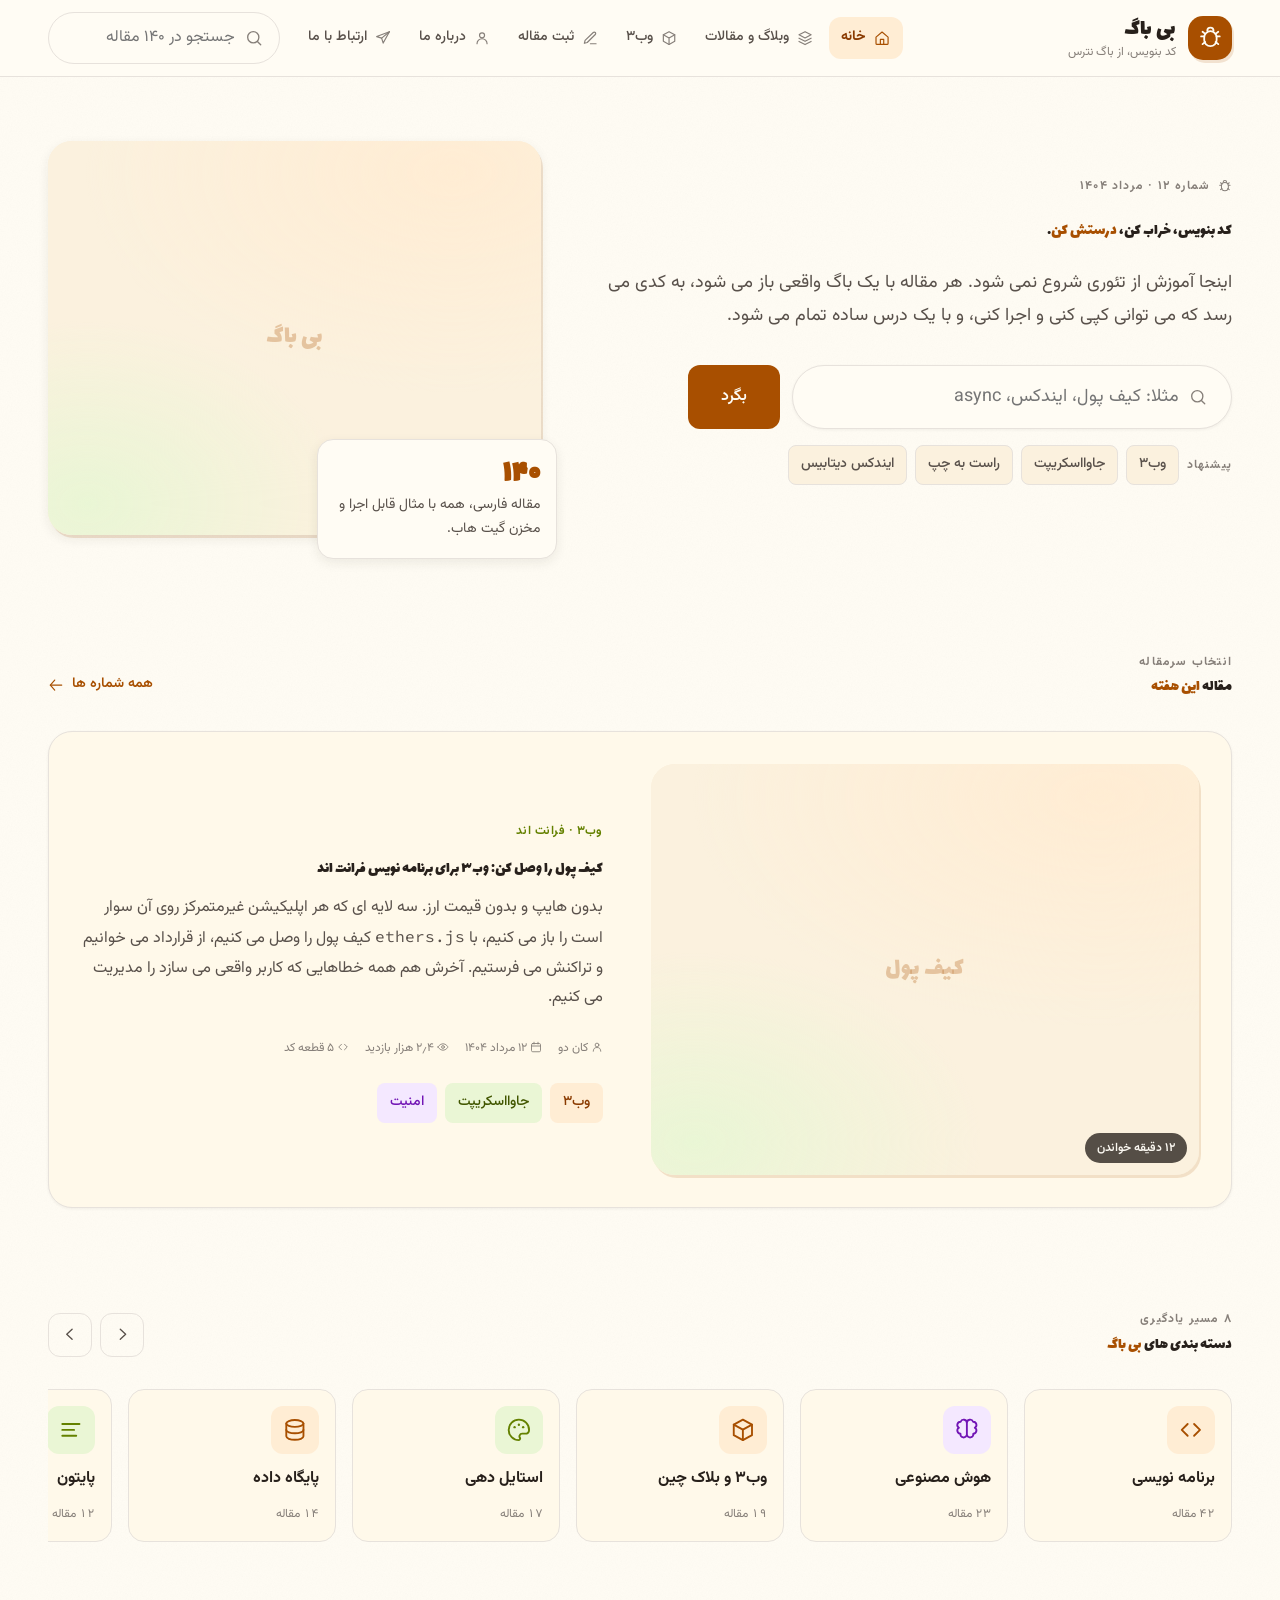
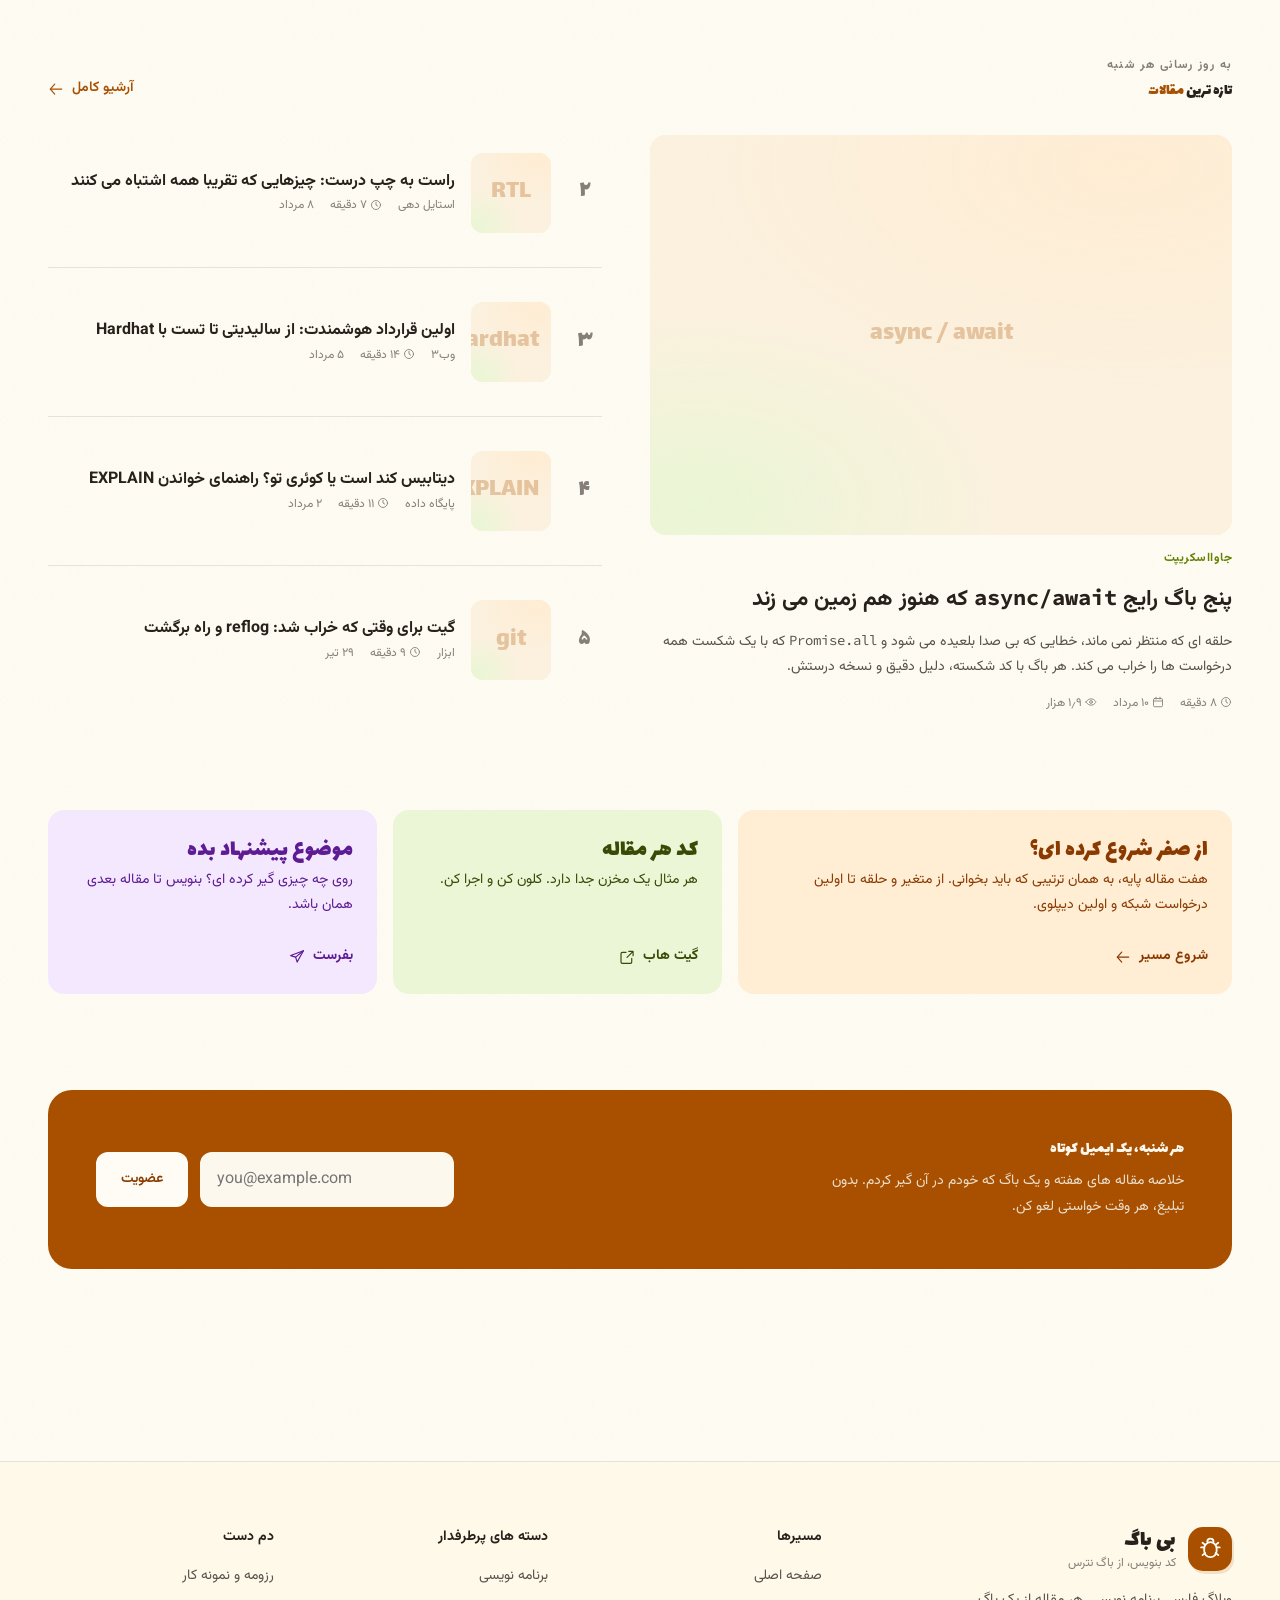
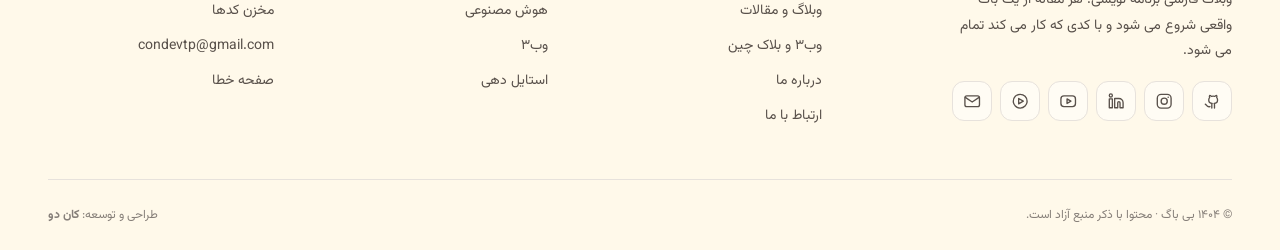
==== index.html @ eb6b51d1 "change all design of project" ====
<!doctype html>
<html lang="fa-IR" dir="rtl">
  <head>
    <meta charset="utf-8" />
    <meta name="viewport" content="width=device-width, initial-scale=1" />
    <meta name="color-scheme" content="light" />
    <title>بی باگ — آموزش برنامه نویسی، فرانت اند و وب۳</title>
    <meta
      name="description"
      content="بی باگ وبلاگی است درباره کد نوشتن، خراب کردن و درست کردنش. جاوااسکریپت، فرانت اند، وب۳، پایگاه داده و ابزارهای هوش مصنوعی. هر مقاله با مثال قابل اجرا."
    />
    <meta name="author" content="Con Dev" />
    <meta name="language" content="fa-IR" />
    <meta name="theme-color" content="#B45309" />
    <meta property="og:locale" content="fa_IR" />
    <meta property="og:type" content="website" />
    <meta property="og:site_name" content="بی باگ" />
    <meta
      property="og:title"
      content="بی باگ — آموزش برنامه نویسی، فرانت اند و وب۳"
    />
    <meta
      property="og:description"
      content="کد نوشتن، خراب کردن، درست کردن. مقاله های عملی فرانت اند و وب۳ با مثال قابل اجرا."
    />
    <link rel="icon" href="./assets/img/logo.jpg" />
    <link rel="preconnect" href="https://fonts.googleapis.com" />
    <link rel="preconnect" href="https://fonts.gstatic.com" crossorigin />
    <link
      href="https://fonts.googleapis.com/css2?family=Vazirmatn:wght@300..800&family=Lalezar&family=Kalam:wght@400;700&family=Source+Code+Pro:wght@400;600&display=swap"
      rel="stylesheet"
    />
    <link rel="stylesheet" href="./assets/css/index.css" />
  </head>
  <body>
    <a class="skip" href="#main">پرش به محتوای اصلی</a>
    <svg class="sprite" aria-hidden="true" focusable="false">
      <defs>
        <symbol id="i-bug" viewBox="0 0 24 24">
          <path d="M9 5.5a3 3 0 0 1 6 0" />
          <path d="M6 12a6 6 0 0 1 12 0v2.5a6 6 0 0 1-12 0z" />
          <path
            d="M3 11h3m12 0h3M4.4 6.5 7 8.6m12.6-2.1L17 8.6M4.4 18.5 7 16.4m12.6 2.1L17 16.4"
          />
        </symbol>
        <symbol id="i-home" viewBox="0 0 24 24">
          <path
            d="M3 10.6 12 3l9 7.6V20a1.5 1.5 0 0 1-1.5 1.5h-15A1.5 1.5 0 0 1 3 20z"
          />
          <path d="M9.5 21.5V14h5v7.5" />
        </symbol>
        <symbol id="i-layers" viewBox="0 0 24 24">
          <path d="m12 2.5 9 4.7-9 4.7-9-4.7z" />
          <path d="m3 12.2 9 4.7 9-4.7" />
          <path d="m3 17 9 4.7 9-4.7" />
        </symbol>
        <symbol id="i-box" viewBox="0 0 24 24">
          <path d="m12 2.5 8.5 4.6v9.8L12 21.5 3.5 16.9V7.1z" />
          <path d="m3.5 7.1 8.5 4.7 8.5-4.7M12 21.5v-9.7" />
        </symbol>
        <symbol id="i-pen" viewBox="0 0 24 24">
          <path d="M12.5 20.5H21" />
          <path d="M16.8 3.7a2.1 2.1 0 0 1 3 3L7.8 18.7l-4.3 1.1 1.1-4.3z" />
        </symbol>
        <symbol id="i-user" viewBox="0 0 24 24">
          <circle cx="12" cy="8" r="3.75" />
          <path d="M4.5 20.5a7.5 7.5 0 0 1 15 0" />
        </symbol>
        <symbol id="i-send" viewBox="0 0 24 24">
          <path d="M21.5 2.5 2.5 9.8l7.4 2.3 2.3 7.4z" />
          <path d="M21.5 2.5 9.9 12.1" />
        </symbol>
        <symbol id="i-search" viewBox="0 0 24 24">
          <circle cx="10.8" cy="10.8" r="7.3" />
          <path d="m16.2 16.2 4.3 4.3" />
        </symbol>
        <symbol id="i-menu" viewBox="0 0 24 24">
          <path d="M3.5 7h17m-17 5h17m-17 5h11" />
        </symbol>
        <symbol id="i-x" viewBox="0 0 24 24">
          <path d="m6 6 12 12M18 6 6 18" />
        </symbol>
        <symbol id="i-x-c" viewBox="0 0 24 24">
          <circle cx="12" cy="12" r="9" />
          <path d="m9 9 6 6m0-6-6 6" />
        </symbol>
        <symbol id="i-chev-l" viewBox="0 0 24 24">
          <path d="m14.5 5.5-7 6.5 7 6.5" />
        </symbol>
        <symbol id="i-chev-r" viewBox="0 0 24 24">
          <path d="m9.5 5.5 7 6.5-7 6.5" />
        </symbol>
        <symbol id="i-chev-d" viewBox="0 0 24 24">
          <path d="m5.5 9 6.5 7 6.5-7" />
        </symbol>
        <symbol id="i-arrow-l" viewBox="0 0 24 24">
          <path d="M20.5 12H3.5" />
          <path d="m10 4.5-6.5 7.5 6.5 7.5" />
        </symbol>
        <symbol id="i-clock" viewBox="0 0 24 24">
          <circle cx="12" cy="12" r="9" />
          <path d="M12 6.8V12l3.4 2.2" />
        </symbol>
        <symbol id="i-eye" viewBox="0 0 24 24">
          <path
            d="M2 12s3.6-6.5 10-6.5S22 12 22 12s-3.6 6.5-10 6.5S2 12 2 12z"
          />
          <circle cx="12" cy="12" r="2.8" />
        </symbol>
        <symbol id="i-cal" viewBox="0 0 24 24">
          <rect x="3" y="5" width="18" height="16.5" rx="2.5" />
          <path d="M8 2.5V6m8-3.5V6M3 10h18" />
        </symbol>
        <symbol id="i-code" viewBox="0 0 24 24">
          <path d="m9 17.5-5.5-5.5L9 6.5m6 0 5.5 5.5-5.5 5.5" />
        </symbol>
        <symbol id="i-copy" viewBox="0 0 24 24">
          <rect x="8.5" y="8.5" width="12" height="12" rx="2.5" />
          <path
            d="M5.5 15.5H5a2 2 0 0 1-2-2v-8a2 2 0 0 1 2-2h8a2 2 0 0 1 2 2v.5"
          />
        </symbol>
        <symbol id="i-check" viewBox="0 0 24 24">
          <path d="m4.5 12.5 5 5 10-11" />
        </symbol>
        <symbol id="i-alert" viewBox="0 0 24 24">
          <path d="M12 3.5 21.5 20H2.5z" />
          <path d="M12 9.5v5m0 3v.4" />
        </symbol>
        <symbol id="i-info" viewBox="0 0 24 24">
          <circle cx="12" cy="12" r="9" />
          <path d="M12 11v6m0-9.5V8" />
        </symbol>
        <symbol id="i-db" viewBox="0 0 24 24">
          <ellipse cx="12" cy="6" rx="8" ry="3.2" />
          <path d="M4 6v12c0 1.8 3.6 3.2 8 3.2s8-1.4 8-3.2V6" />
          <path d="M4 12c0 1.8 3.6 3.2 8 3.2s8-1.4 8-3.2" />
        </symbol>
        <symbol id="i-brain" viewBox="0 0 24 24">
          <path
            d="M12 5.5A3 3 0 0 0 6.2 4.4 3 3 0 0 0 4.6 10 3 3 0 0 0 6 15.6a3 3 0 0 0 6 .9zm0 0a3 3 0 0 1 5.8-1.1A3 3 0 0 1 19.4 10 3 3 0 0 1 18 15.6a3 3 0 0 1-6 .9z"
          />
        </symbol>
        <symbol id="i-palette" viewBox="0 0 24 24">
          <path
            d="M12 21.5a9.5 9.5 0 1 1 9.5-9.5c0 2.5-2 3.5-3.8 3.5H15a2.5 2.5 0 0 0-1.8 4.2 1.7 1.7 0 0 1-1.2 1.8z"
          />
          <circle cx="8" cy="9.5" r="1.1" fill="currentColor" stroke="none" />
          <circle cx="12" cy="7.2" r="1.1" fill="currentColor" stroke="none" />
          <circle cx="16" cy="9.5" r="1.1" fill="currentColor" stroke="none" />
        </symbol>
        <symbol id="i-spark" viewBox="0 0 24 24">
          <path
            d="m12 3 2.1 5.6L20 10.7l-5.9 2.1L12 18.4l-2.1-5.6L4 10.7l5.9-2.1z"
          />
        </symbol>
        <symbol id="i-git" viewBox="0 0 24 24">
          <path
            d="M9 19c-4 1.4-4-2.5-6-3m12 5v-3.9c0-1.1.1-1.5-.5-2.1 2.8-.3 4.5-1.6 4.5-4.6 0-1.2-.4-2.2-1.1-3 .3-1 .3-2-.1-2.9 0 0-1 0-2.3 1.2a8.6 8.6 0 0 0-4.5 0C9.7 4.5 8.7 4.5 8.7 4.5c-.4.9-.4 1.9-.1 2.9-.7.8-1.1 1.8-1.1 3 0 3 1.7 4.3 4.5 4.6-.6.6-.6 1.2-.5 2.1V21"
          />
        </symbol>
        <symbol id="i-ig" viewBox="0 0 24 24">
          <rect x="3" y="3" width="18" height="18" rx="5" />
          <circle cx="12" cy="12" r="4" />
          <circle cx="17.2" cy="6.8" r="1" fill="currentColor" stroke="none" />
        </symbol>
        <symbol id="i-in" viewBox="0 0 24 24">
          <path
            d="M15.5 8.5A5.5 5.5 0 0 1 21 14v6.5h-4V14a1.5 1.5 0 0 0-3 0v6.5h-4V8.5z"
          />
          <rect x="3" y="9" width="4" height="11.5" />
          <circle cx="5" cy="4.5" r="2" />
        </symbol>
        <symbol id="i-yt" viewBox="0 0 24 24">
          <rect x="2.5" y="5" width="19" height="14" rx="4" />
          <path d="m10.5 9 5 3-5 3z" />
        </symbol>
        <symbol id="i-play" viewBox="0 0 24 24">
          <circle cx="12" cy="12" r="9" />
          <path d="m10 8.5 6 3.5-6 3.5z" />
        </symbol>
        <symbol id="i-id" viewBox="0 0 24 24">
          <rect x="2.5" y="4.5" width="19" height="15" rx="2.5" />
          <circle cx="8.5" cy="10.5" r="2" />
          <path d="M13.5 9.5h5m-5 4h5M5 16c.8-1.3 2-2 3.5-2s2.7.7 3.5 2" />
        </symbol>
        <symbol id="i-mail" viewBox="0 0 24 24">
          <rect x="2.5" y="5" width="19" height="14" rx="2.5" />
          <path d="m3 7 9 6 9-6" />
        </symbol>
        <symbol id="i-list" viewBox="0 0 24 24">
          <path d="M4 6.5h16M4 12h11M4 17.5h13" />
        </symbol>
        <symbol id="i-link" viewBox="0 0 24 24">
          <path d="M14.5 3.5H21v6.5M21 3.5 12 12.5" />
          <path
            d="M19 14v5.5a2 2 0 0 1-2 2H5a2 2 0 0 1-2-2V7a2 2 0 0 1 2-2h5.5"
          />
        </symbol>
      </defs>
    </svg>

    <div class="scrim" data-close-nav aria-hidden="true"></div>

    <header class="mast" id="mast">
      <div class="wrap mast__in">
        <a class="brand" href="./index.html" aria-label="بی باگ، صفحه اصلی">
          <span class="brand__mark" aria-hidden="true"
            ><svg class="ic"><use href="#i-bug"></use></svg
          ></span>
          <span class="brand__txt"
            ><b>بی باگ</b><small>کد بنویس، از باگ نترس</small></span
          >
        </a>

        <nav class="nav" id="nav" aria-label="منوی اصلی">
          <div class="nav__head">
            <span>منو</span>
            <button
              class="ibtn"
              type="button"
              data-close-nav
              aria-label="بستن منو"
            >
              <svg class="ic"><use href="#i-x"></use></svg>
            </button>
          </div>
          <form class="search nav__search" role="search">
            <svg class="ic" aria-hidden="true">
              <use href="#i-search"></use>
            </svg>
            <input
              type="search"
              data-search
              aria-label="جستجو در مقالات"
              placeholder="جستجو در مقالات"
            />
          </form>
          <a class="nav__l" href="./index.html" aria-current="page"
            ><svg class="ic"><use href="#i-home"></use></svg> خانه</a
          >
          <a class="nav__l" href="./categories.html"
            ><svg class="ic"><use href="#i-layers"></use></svg> وبلاگ و
            مقالات</a
          >
          <a class="nav__l" href="./category.html"
            ><svg class="ic"><use href="#i-box"></use></svg> وب۳</a
          >
          <button class="nav__l" type="button" data-writing>
            <svg class="ic"><use href="#i-pen"></use></svg> ثبت مقاله
          </button>
          <a class="nav__l" href="./aboutUs.html"
            ><svg class="ic"><use href="#i-user"></use></svg> درباره ما</a
          >
          <a class="nav__l" href="./contactUs.html"
            ><svg class="ic"><use href="#i-send"></use></svg> ارتباط با ما</a
          >
          <div class="nav__foot">
            <a
              class="social-mini"
              href="https://github.com/condev-dev"
              target="_blank"
              rel="noopener me"
              aria-label="گیت هاب"
              ><span class="ibtn"
                ><svg class="ic"><use href="#i-git"></use></svg></span
            ></a>
            <a
              href="https://instagram.com/con.dev"
              target="_blank"
              rel="noopener me"
              aria-label="اینستاگرام"
              ><span class="ibtn"
                ><svg class="ic"><use href="#i-ig"></use></svg></span
            ></a>
            <a href="mailto:condevtp@gmail.com" aria-label="ایمیل"
              ><span class="ibtn"
                ><svg class="ic"><use href="#i-mail"></use></svg></span
            ></a>
          </div>
        </nav>

        <form class="search mast__search" role="search">
          <svg class="ic" aria-hidden="true"><use href="#i-search"></use></svg>
          <input
            type="search"
            data-search
            aria-label="جستجو در مقالات"
            placeholder="جستجو در ۱۴۰ مقاله"
          />
        </form>

        <button
          class="ibtn mast__burger"
          id="burger"
          type="button"
          aria-expanded="false"
          aria-controls="nav"
          aria-label="باز کردن منو"
        >
          <svg class="ic"><use href="#i-menu"></use></svg>
        </button>
      </div>
    </header>

    <main id="main">
      <div class="wrap">
        <section class="hero">
          <div>
            <span class="eyebrow"
              ><svg class="ic"><use href="#i-bug"></use></svg> شماره ۱۲ · مرداد
              ۱۴۰۴</span
            >
            <h1>کد بنویس، خراب کن، <em>درستش کن</em>.</h1>
            <p class="lead">
              اینجا آموزش از تئوری شروع نمی شود. هر مقاله با یک باگ واقعی باز می
              شود، به کدی می رسد که می توانی کپی کنی و اجرا کنی، و با یک درس
              ساده تمام می شود.
            </p>

            <form class="hero__form" role="search">
              <div class="search search--hero">
                <svg class="ic" aria-hidden="true">
                  <use href="#i-search"></use>
                </svg>
                <input
                  type="search"
                  data-search
                  aria-label="امروز چه چیزی یاد بگیریم"
                  placeholder="مثلا: کیف پول، ایندکس، async"
                />
              </div>
              <button class="btn btn--lg" type="submit">بگرد</button>
            </form>

            <div class="chips">
              <span class="eyebrow">پیشنهاد</span>
              <button class="chip" type="button" data-term="وب۳">وب۳</button>
              <button class="chip" type="button" data-term="جاوااسکریپت">
                جاوااسکریپت
              </button>
              <button class="chip" type="button" data-term="راست به چپ">
                راست به چپ
              </button>
              <button class="chip" type="button" data-term="ایندکس">
                ایندکس دیتابیس
              </button>
            </div>
            <p
              class="meta"
              id="count"
              aria-live="polite"
              style="margin-block-start: var(--s4)"
            ></p>
          </div>

          <div class="hero__art">
            <div class="ph" data-mark="بی باگ">
              <img
                src="./assets/img/intro.png"
                alt="توسعه دهنده در حال پیدا کردن یک باگ"
                loading="eager"
              />
            </div>
            <p class="badge">
              <b class="nums">۱۴۰</b> مقاله فارسی، همه با مثال قابل اجرا و مخزن
              گیت هاب.
            </p>
          </div>
        </section>

        <section class="sec--tight reveal" aria-labelledby="feat-t">
          <div class="sec-head">
            <div>
              <span class="eyebrow">انتخاب سرمقاله</span>
              <h2 id="feat-t">مقاله <em>این هفته</em></h2>
            </div>
            <a class="more" href="./categories.html"
              >همه شماره ها <svg class="ic"><use href="#i-arrow-l"></use></svg
            ></a>
          </div>

          <article class="feat" data-post="وب۳ کیف پول ethers متامسک فرانت اند">
            <a
              class="ph"
              href="./Blog.html"
              data-mark="کیف پول"
              aria-label="خواندن مقاله کیف پول را وصل کن"
            >
              <img
                src="./assets/img/box/box5.jpg"
                alt="رابط وب متصل به کیف پول رمزارز"
                loading="lazy"
              />
              <span class="ph__tag">۱۲ دقیقه خواندن</span>
            </a>
            <div>
              <span class="post__cat">وب۳ · فرانت اند</span>
              <h3>
                <a href="./Blog.html"
                  >کیف پول را وصل کن: وب۳ برای برنامه نویس فرانت اند</a
                >
              </h3>
              <p>
                بدون هایپ و بدون قیمت ارز. سه لایه ای که هر اپلیکیشن غیرمتمرکز
                روی آن سوار است را باز می کنیم، با
                <code class="ltr">ethers.js</code> کیف پول را وصل می کنیم، از
                قرارداد می خوانیم و تراکنش می فرستیم. آخرش هم همه خطاهایی که
                کاربر واقعی می سازد را مدیریت می کنیم.
              </p>
              <div class="meta">
                <span
                  ><svg class="ic"><use href="#i-user"></use></svg>
                  <a href="./aboutUs.html">کان دو</a></span
                >
                <span
                  ><svg class="ic"><use href="#i-cal"></use></svg> ۱۲ مرداد
                  ۱۴۰۴</span
                >
                <span
                  ><svg class="ic"><use href="#i-eye"></use></svg> ۲٫۴ هزار
                  بازدید</span
                >
                <span
                  ><svg class="ic"><use href="#i-code"></use></svg> ۵ قطعه
                  کد</span
                >
              </div>
              <div class="chips" style="margin-block-start: var(--s5)">
                <a class="chip chip--rust" href="./category.html">وب۳</a>
                <a class="chip chip--olive" href="./categories.html"
                  >جاوااسکریپت</a
                >
                <a class="chip chip--plum" href="./category.html">امنیت</a>
              </div>
            </div>
          </article>
        </section>

        <section class="sec reveal" aria-labelledby="cat-t" data-hide-on-search>
          <div class="sec-head">
            <div>
              <span class="eyebrow">۸ مسیر یادگیری</span>
              <h2 id="cat-t">دسته بندی های <em>بی باگ</em></h2>
            </div>
            <div class="rail-nav">
              <button
                class="ibtn"
                type="button"
                data-rail-prev
                aria-label="قبلی"
              >
                <svg class="ic"><use href="#i-chev-r"></use></svg>
              </button>
              <button
                class="ibtn"
                type="button"
                data-rail-next
                aria-label="بعدی"
              >
                <svg class="ic"><use href="#i-chev-l"></use></svg>
              </button>
            </div>
          </div>

          <div class="rail" data-rail>
            <a class="cat" href="./categories.html"
              ><span class="cat__ic"
                ><svg class="ic"><use href="#i-code"></use></svg
              ></span>
              <h5>برنامه نویسی</h5>
              <small class="nums">۴۲ مقاله</small></a
            >
            <a class="cat cat--plum" href="./categories.html"
              ><span class="cat__ic"
                ><svg class="ic"><use href="#i-brain"></use></svg
              ></span>
              <h5>هوش مصنوعی</h5>
              <small class="nums">۲۳ مقاله</small></a
            >
            <a class="cat" href="./category.html"
              ><span class="cat__ic"
                ><svg class="ic"><use href="#i-box"></use></svg
              ></span>
              <h5>وب۳ و بلاک چین</h5>
              <small class="nums">۱۹ مقاله</small></a
            >
            <a class="cat cat--olive" href="./categories.html"
              ><span class="cat__ic"
                ><svg class="ic"><use href="#i-palette"></use></svg
              ></span>
              <h5>استایل دهی</h5>
              <small class="nums">۱۷ مقاله</small></a
            >
            <a class="cat" href="./categories.html"
              ><span class="cat__ic"
                ><svg class="ic"><use href="#i-db"></use></svg
              ></span>
              <h5>پایگاه داده</h5>
              <small class="nums">۱۴ مقاله</small></a
            >
            <a class="cat cat--olive" href="./categories.html"
              ><span class="cat__ic"
                ><svg class="ic"><use href="#i-list"></use></svg
              ></span>
              <h5>پایتون</h5>
              <small class="nums">۱۲ مقاله</small></a
            >
            <a class="cat cat--plum" href="./categories.html"
              ><span class="cat__ic"
                ><svg class="ic"><use href="#i-spark"></use></svg
              ></span>
              <h5>ماشین لرنینگ</h5>
              <small class="nums">۹ مقاله</small></a
            >
            <a class="cat" href="./categories.html"
              ><span class="cat__ic"
                ><svg class="ic"><use href="#i-pen"></use></svg
              ></span>
              <h5>دیزاین و تجربه کاربری</h5>
              <small class="nums">۸ مقاله</small></a
            >
          </div>
        </section>

        <section class="sec reveal" aria-labelledby="new-t">
          <div class="sec-head">
            <div>
              <span class="eyebrow">به روز رسانی هر شنبه</span>
              <h2 id="new-t">تازه ترین <em>مقالات</em></h2>
            </div>
            <a class="more" href="./categories.html"
              >آرشیو کامل <svg class="ic"><use href="#i-arrow-l"></use></svg
            ></a>
          </div>

          <div class="latest">
            <article
              class="post post--lead"
              data-post="async await جاوااسکریپت حلقه promise باگ"
            >
              <a class="ph" href="./Blog.html" data-mark="async / await">
                <img
                  src="./assets/img/box/box6.jpg"
                  alt="کد جاوااسکریپت آسنکرون"
                  loading="lazy"
                />
              </a>
              <span class="post__cat">جاوااسکریپت</span>
              <h4>
                <a href="./Blog.html"
                  >پنج باگ رایج <code class="ltr">async/await</code> که هنوز هم
                  زمین می زند</a
                >
              </h4>
              <p>
                حلقه ای که منتظر نمی ماند، خطایی که بی صدا بلعیده می شود و
                <code class="ltr">Promise.all</code> که با یک شکست همه درخواست
                ها را خراب می کند. هر باگ با کد شکسته، دلیل دقیق و نسخه درستش.
              </p>
              <div class="meta">
                <span
                  ><svg class="ic"><use href="#i-clock"></use></svg> ۸
                  دقیقه</span
                >
                <span
                  ><svg class="ic"><use href="#i-cal"></use></svg> ۱۰
                  مرداد</span
                >
                <span
                  ><svg class="ic"><use href="#i-eye"></use></svg> ۱٫۹
                  هزار</span
                >
              </div>
            </article>

            <div class="rows">
              <article
                class="row"
                data-post="راست به چپ RTL CSS logical properties اعداد فارسی استایل"
              >
                <span class="row__n nums" aria-hidden="true">۲</span>
                <a class="ph" href="./Blog.html" data-mark="RTL"
                  ><img src="./assets/img/box/box7.jpg" alt="" loading="lazy"
                /></a>
                <div>
                  <h4>
                    <a href="./Blog.html"
                      >راست به چپ درست: چیزهایی که تقریبا همه اشتباه می کنند</a
                    >
                  </h4>
                  <div class="meta">
                    <span>استایل دهی</span
                    ><span
                      ><svg class="ic"><use href="#i-clock"></use></svg> ۷
                      دقیقه</span
                    ><span>۸ مرداد</span>
                  </div>
                </div>
              </article>

              <article
                class="row"
                data-post="سالیدیتی قرارداد هوشمند hardhat تست دیپلوی وب۳"
              >
                <span class="row__n nums" aria-hidden="true">۳</span>
                <a class="ph" href="./Blog.html" data-mark="Hardhat"
                  ><img src="./assets/img/box/box8.jpg" alt="" loading="lazy"
                /></a>
                <div>
                  <h4>
                    <a href="./Blog.html"
                      >اولین قرارداد هوشمندت: از سالیدیتی تا تست با Hardhat</a
                    >
                  </h4>
                  <div class="meta">
                    <span>وب۳</span
                    ><span
                      ><svg class="ic"><use href="#i-clock"></use></svg> ۱۴
                      دقیقه</span
                    ><span>۵ مرداد</span>
                  </div>
                </div>
              </article>

              <article
                class="row"
                data-post="پایگاه داده ایندکس explain کوئری کند postgres"
              >
                <span class="row__n nums" aria-hidden="true">۴</span>
                <a class="ph" href="./Blog.html" data-mark="EXPLAIN"
                  ><img src="./assets/img/box/box9.jpg" alt="" loading="lazy"
                /></a>
                <div>
                  <h4>
                    <a href="./Blog.html"
                      >دیتابیس کند است یا کوئری تو؟ راهنمای خواندن EXPLAIN</a
                    >
                  </h4>
                  <div class="meta">
                    <span>پایگاه داده</span
                    ><span
                      ><svg class="ic"><use href="#i-clock"></use></svg> ۱۱
                      دقیقه</span
                    ><span>۲ مرداد</span>
                  </div>
                </div>
              </article>

              <article
                class="row"
                data-post="گیت git reflog rebase بازیابی کامیت ابزار"
              >
                <span class="row__n nums" aria-hidden="true">۵</span>
                <a class="ph" href="./Blog.html" data-mark="git"
                  ><img src="./assets/img/box/box10.jpg" alt="" loading="lazy"
                /></a>
                <div>
                  <h4>
                    <a href="./Blog.html"
                      >گیت برای وقتی که خراب شد: reflog و راه برگشت</a
                    >
                  </h4>
                  <div class="meta">
                    <span>ابزار</span
                    ><span
                      ><svg class="ic"><use href="#i-clock"></use></svg> ۹
                      دقیقه</span
                    ><span>۲۹ تیر</span>
                  </div>
                </div>
              </article>
            </div>
          </div>
        </section>

        <div class="empty" id="empty">
          <span class="empty__ic" aria-hidden="true"
            ><svg class="ic"><use href="#i-search"></use></svg
          ></span>
          <h3>چیزی پیدا نشد</h3>
          <p>
            هیچ مقاله ای با این عبارت جور نشد. شاید املا را عوض کنی، یا بگویی
            درباره اش بنویسم.
          </p>
          <div
            class="chips"
            style="justify-content: center; margin-block-start: var(--s5)"
          >
            <button class="btn btn--ghost btn--sm" type="button" data-clear>
              پاک کردن جستجو
            </button>
            <a class="btn btn--sm" href="./contactUs.html">پیشنهاد موضوع</a>
          </div>
        </div>

        <section
          class="sec reveal"
          aria-labelledby="paths-t"
          data-hide-on-search
        >
          <h2 id="paths-t" class="sr">مسیرهای پیشنهادی</h2>
          <div class="tiles">
            <a class="tile" href="./categories.html">
              <div>
                <h4>از صفر شروع کرده ای؟</h4>
                <p>
                  هفت مقاله پایه، به همان ترتیبی که باید بخوانی. از متغیر و حلقه
                  تا اولین درخواست شبکه و اولین دیپلوی.
                </p>
              </div>
              <span class="tile__go"
                >شروع مسیر <svg class="ic"><use href="#i-arrow-l"></use></svg
              ></span>
            </a>
            <a
              class="tile tile--olive"
              href="https://github.com/condev-dev"
              target="_blank"
              rel="noopener"
            >
              <div>
                <h4>کد هر مقاله</h4>
                <p>هر مثال یک مخزن جدا دارد. کلون کن و اجرا کن.</p>
              </div>
              <span class="tile__go"
                >گیت هاب <svg class="ic"><use href="#i-link"></use></svg
              ></span>
            </a>
            <a class="tile tile--plum" href="./contactUs.html">
              <div>
                <h4>موضوع پیشنهاد بده</h4>
                <p>روی چه چیزی گیر کرده ای؟ بنویس تا مقاله بعدی همان باشد.</p>
              </div>
              <span class="tile__go"
                >بفرست <svg class="ic"><use href="#i-send"></use></svg
              ></span>
            </a>
          </div>
        </section>

        <section class="sec news reveal" aria-labelledby="news-t">
          <div>
            <h2 id="news-t">هر شنبه، یک ایمیل کوتاه</h2>
            <p>
              خلاصه مقاله های هفته و یک باگ که خودم در آن گیر کردم. بدون تبلیغ،
              هر وقت خواستی لغو کن.
            </p>
          </div>
          <form
            data-validate
            data-ok="از این شنبه ایمیل ها برایت می آید. اگر نرسید، پوشه اسپم را نگاه کن."
            data-ok-title="عضویتت ثبت شد"
          >
            <div class="field" style="flex: 1">
              <label class="sr" for="nl-home">ایمیل</label>
              <input
                id="nl-home"
                type="email"
                dir="ltr"
                placeholder="you@example.com"
                data-req
                data-msg="ایمیلت را بنویس تا بفرستم."
              />
            </div>
            <button class="btn" type="submit">عضویت</button>
          </form>
        </section>
      </div>
    </main>

    <footer class="foot">
      <div class="wrap">
        <div class="foot__grid">
          <div>
            <a class="brand" href="./index.html">
              <span class="brand__mark" aria-hidden="true"
                ><svg class="ic"><use href="#i-bug"></use></svg
              ></span>
              <span class="brand__txt"
                ><b>بی باگ</b><small>کد بنویس، از باگ نترس</small></span
              >
            </a>
            <p>
              وبلاگ فارسی برنامه نویسی. هر مقاله از یک باگ واقعی شروع می شود و
              با کدی که کار می کند تمام می شود.
            </p>
            <div class="social">
              <a
                href="https://github.com/condev-dev"
                target="_blank"
                rel="noopener me"
                aria-label="گیت هاب"
                ><svg class="ic"><use href="#i-git"></use></svg
              ></a>
              <a
                href="https://instagram.com/con.dev"
                target="_blank"
                rel="noopener me"
                aria-label="اینستاگرام"
                ><svg class="ic"><use href="#i-ig"></use></svg
              ></a>
              <a
                href="https://linkedin.com/in/con-dev-5b43a538b"
                target="_blank"
                rel="noopener me"
                aria-label="لینکدین"
                ><svg class="ic"><use href="#i-in"></use></svg
              ></a>
              <a
                href="https://youtube.com/@condev-tp"
                target="_blank"
                rel="noopener me"
                aria-label="یوتیوب"
                ><svg class="ic"><use href="#i-yt"></use></svg
              ></a>
              <a
                href="https://aparat.com/con.dev"
                target="_blank"
                rel="noopener me"
                aria-label="آپارات"
                ><svg class="ic"><use href="#i-play"></use></svg
              ></a>
              <a href="mailto:condevtp@gmail.com" aria-label="ایمیل"
                ><svg class="ic"><use href="#i-mail"></use></svg
              ></a>
            </div>
          </div>
          <div>
            <h4>مسیرها</h4>
            <div class="foot__ls">
              <a href="./index.html">صفحه اصلی</a>
              <a href="./categories.html">وبلاگ و مقالات</a>
              <a href="./category.html">وب۳ و بلاک چین</a>
              <a href="./aboutUs.html">درباره ما</a>
              <a href="./contactUs.html">ارتباط با ما</a>
            </div>
          </div>
          <div>
            <h4>دسته های پرطرفدار</h4>
            <div class="foot__ls">
              <a href="./categories.html">برنامه نویسی</a>
              <a href="./categories.html">هوش مصنوعی</a>
              <a href="./category.html">وب۳</a>
              <a href="./categories.html">استایل دهی</a>
            </div>
          </div>
          <div>
            <h4>دم دست</h4>
            <div class="foot__ls">
              <a href="http://cv.condev.ir/" target="_blank" rel="noopener"
                >رزومه و نمونه کار</a
              >
              <a
                href="https://github.com/condev-dev"
                target="_blank"
                rel="noopener"
                >مخزن کدها</a
              >
              <a href="mailto:condevtp@gmail.com">condevtp@gmail.com</a>
              <a href="./404Page.html">صفحه خطا</a>
            </div>
          </div>
        </div>
        <div class="foot__bot">
          <span>© ۱۴۰۴ بی باگ · محتوا با ذکر منبع آزاد است.</span>
          <span
            >طراحی و توسعه:
            <a href="http://cv.condev.ir/" target="_blank" rel="noopener"
              ><b>کان دو</b></a
            ></span
          >
        </div>
      </div>
    </footer>

    <div
      class="toasts"
      id="toasts"
      role="region"
      aria-live="polite"
      aria-label="اعلان ها"
    ></div>

    <script src="./assets/js/index.js"></script>
  </body>
</html>
---- assets/css/index.css ----
:root {
        --paper: oklch(99.2% 0.012 92);
        --paper2: oklch(98.2% 0.02 88);
        --paper3: oklch(96.2% 0.028 84);
        --ink: oklch(25% 0.014 60);
        --ink2: oklch(44% 0.014 60);
        --ink3: oklch(60% 0.012 60);
        --line: oklch(91.5% 0.01 72);
        --line2: oklch(84% 0.014 72);
        --rust: oklch(53% 0.142 54);
        --rust-d: oklch(45% 0.13 52);
        --rust-w: oklch(95.5% 0.04 72);
        --olive: oklch(56% 0.14 124);
        --olive-w: oklch(95.5% 0.045 124);
        --plum: oklch(45% 0.22 304);
        --plum-w: oklch(95% 0.04 305);
        --ok: oklch(57% 0.16 148);
        --warn: oklch(62% 0.16 62);
        --err: oklch(57% 0.2 27);
        --info: oklch(52% 0.2 262);
        --s1: 4px;
        --s2: 8px;
        --s3: 12px;
        --s4: 16px;
        --s5: 24px;
        --s6: 32px;
        --s7: 48px;
        --s8: 64px;
        --s9: 96px;
        --r-sm: 8px;
        --r-md: 12px;
        --r-lg: 16px;
        --r-xl: 24px;
        --r-full: 9999px;
        --e1: 0 1px 3px oklch(25% 0.014 60/0.06);
        --e2: 0 4px 12px oklch(25% 0.014 60/0.08);
        --e3: 0 12px 32px oklch(25% 0.014 60/0.12);
        --brush: 2px 3px 0 oklch(53% 0.142 54/0.15);
        --out: cubic-bezier(0.22, 1, 0.36, 1);
        --in: cubic-bezier(0.7, 0, 0.84, 0);
        --fb: "Vazirmatn", system-ui, sans-serif;
        --fh: "Lalezar", var(--fb);
        --fl: "Kalam", cursive;
        --fm: "Source Code Pro", ui-monospace, monospace;
        --t-xs: 0.75rem;
        --t-sm: 0.875rem;
        --t-md: 1rem;
        --t-lg: 1.125rem;
        --t-xl: 1.375rem;
        --h-s: clamp(1.5rem, 1.24rem+1.1vw, 1.9rem);
        --h-m: clamp(1.9rem, 1.4rem+2.2vw, 2.6rem);
        --h-l: clamp(2.3rem, 1.5rem+3.6vw, 3.5rem);
      }
      *,
      *::before,
      *::after {
        box-sizing: border-box;
      }
      * {
        margin: 0;
      }
      html {
        -webkit-text-size-adjust: 100%;
        scroll-behavior: smooth;
        scroll-padding-block-start: 6rem;
      }
      body {
        font-family: var(--fb);
        font-size: var(--t-md);
        line-height: 1.85;
        color: var(--ink);
        background-color: var(--paper);
        background-image: url("data:image/svg+xml,%3Csvg xmlns='http://www.w3.org/2000/svg' width='140' height='140'%3E%3Cfilter id='n'%3E%3CfeTurbulence type='fractalNoise' baseFrequency='.8' numOctaves='3'/%3E%3CfeColorMatrix type='saturate' values='0'/%3E%3C/filter%3E%3Crect width='140' height='140' filter='url(%23n)' opacity='.045'/%3E%3C/svg%3E");
        min-height: 100dvh;
        display: flex;
        flex-direction: column;
        font-optical-sizing: auto;
        -webkit-font-smoothing: antialiased;
      }
      img {
        max-width: 100%;
        display: block;
        height: auto;
      }
      a {
        color: inherit;
        text-decoration: none;
      }
      button,
      input,
      select,
      textarea {
        font: inherit;
        color: inherit;
      }
      :where(
        a,
        button,
        input,
        select,
        textarea,
        summary,
        [tabindex]
      ):focus-visible {
        outline: 2.5px solid var(--rust);
        outline-offset: 3px;
        border-radius: var(--r-sm);
      }
      ::selection {
        background: var(--rust-w);
        color: var(--rust-d);
      }
      h1,
      h2,
      h3 {
        font-family: var(--fh);
        font-weight: 400;
        line-height: 1.42;
        text-wrap: balance;
      }
      h4,
      h5,
      h6 {
        font-weight: 700;
        line-height: 1.6;
        text-wrap: balance;
      }
      h1 {
        font-size: var(--h-l);
      }
      h2 {
        font-size: var(--h-m);
      }
      h3 {
        font-size: var(--h-s);
      }
      h4 {
        font-size: var(--t-lg);
      }
      p {
        text-wrap: pretty;
      }
      em {
        font-style: normal;
        color: var(--rust);
      }
      em.plum {
        color: var(--plum);
      }
      .lead {
        font-size: var(--t-lg);
        color: var(--ink2);
        max-width: 66ch;
      }
      .muted {
        color: var(--ink2);
      }
      .nums {
        font-variant-numeric: tabular-nums;
      }
      .lat {
        font-family: var(--fl);
      }
      .ltr {
        direction: ltr;
        unicode-bidi: isolate;
        text-align: left;
        font-family: var(--fm);
      }
      .sr {
        position: absolute;
        width: 1px;
        height: 1px;
        overflow: hidden;
        clip-path: inset(50%);
        white-space: nowrap;
      }
      .skip {
        position: fixed;
        inset-block-start: -6rem;
        inset-inline-start: var(--s4);
        z-index: 100;
        background: var(--rust);
        color: var(--paper);
        padding: var(--s3) var(--s5);
        border-radius: 0 0 var(--r-md) var(--r-md);
        transition: inset-block-start 0.2s var(--out);
      }
      .skip:focus {
        inset-block-start: 0;
      }
      svg.sprite {
        display: none;
      }
      .ic {
        width: 1.15em;
        height: 1.15em;
        flex: none;
        fill: none;
        stroke: currentColor;
        stroke-width: 1.75;
        stroke-linecap: round;
        stroke-linejoin: round;
        vertical-align: -0.18em;
      }
      .wrap {
        width: min(100% - 2.5rem, 74rem);
        margin-inline: auto;
      }
      .sec {
        margin-block: var(--s9);
      }
      .sec--tight {
        margin-block: var(--s8);
      }
      .sec-head {
        display: flex;
        align-items: flex-end;
        justify-content: space-between;
        gap: var(--s5);
        margin-block-end: var(--s6);
        flex-wrap: wrap;
      }
      .eyebrow {
        display: inline-flex;
        align-items: center;
        gap: var(--s2);
        font-size: var(--t-xs);
        font-weight: 700;
        letter-spacing: 0.1em;
        color: var(--ink3);
      }
      .more {
        display: inline-flex;
        align-items: center;
        gap: var(--s2);
        color: var(--rust);
        font-weight: 600;
        font-size: var(--t-sm);
        border-block-end: 1px solid transparent;
        transition: border-color 0.18s;
      }
      .more .ic {
        transition: transform 0.22s var(--out);
      }
      .more:hover {
        border-color: var(--rust);
      }
      .more:hover .ic {
        transform: translateX(-4px);
      }
      .btn {
        --bg: var(--rust);
        --fg: oklch(99% 0.01 90);
        --bd: transparent;
        display: inline-flex;
        align-items: center;
        justify-content: center;
        gap: var(--s2);
        min-height: 40px;
        padding: var(--s3) var(--s5);
        background: var(--bg);
        color: var(--fg);
        border: 1px solid var(--bd);
        border-radius: var(--r-md);
        font-weight: 600;
        font-size: var(--t-sm);
        cursor: pointer;
        transition:
          background 0.16s var(--out),
          transform 0.16s var(--out),
          border-color 0.16s;
      }
      .btn:hover {
        --bg: var(--rust-d);
      }
      .btn:active {
        transform: translateY(1px);
      }
      .btn--sec {
        --bg: var(--paper2);
        --fg: var(--rust-d);
        --bd: var(--rust);
      }
      .btn--sec:hover {
        --bg: oklch(96% 0.05 78);
      }
      .btn--ghost {
        --bg: transparent;
        --fg: var(--ink2);
        --bd: var(--line);
      }
      .btn--ghost:hover {
        --bg: var(--paper2);
        --fg: var(--ink);
        --bd: var(--line2);
      }
      .btn--danger {
        --bg: var(--err);
      }
      .btn--danger:hover {
        --bg: oklch(49% 0.19 27);
      }
      .btn--sm {
        min-height: 32px;
        padding: var(--s2) var(--s4);
        font-size: var(--t-xs);
      }
      .btn--lg {
        min-height: 48px;
        padding: var(--s4) var(--s6);
        font-size: var(--t-md);
      }
      .btn[disabled] {
        opacity: 0.45;
        cursor: not-allowed;
      }
      .ibtn {
        display: inline-grid;
        place-items: center;
        width: 44px;
        height: 44px;
        background: transparent;
        border: 1px solid var(--line);
        border-radius: var(--r-md);
        color: var(--ink2);
        cursor: pointer;
        transition:
          background 0.16s,
          color 0.16s,
          border-color 0.16s;
      }
      .ibtn:hover {
        background: var(--paper3);
        color: var(--rust);
        border-color: var(--line2);
      }
      .chips {
        display: flex;
        flex-wrap: wrap;
        gap: var(--s2);
        align-items: center;
      }
      .chip {
        display: inline-flex;
        align-items: center;
        gap: var(--s2);
        padding: 6px var(--s3);
        background: var(--paper3);
        color: var(--ink2);
        border: 1px solid var(--line);
        border-radius: var(--r-sm);
        font-size: var(--t-sm);
        font-weight: 500;
        cursor: pointer;
        transition:
          background 0.16s,
          color 0.16s,
          border-color 0.16s;
      }
      .chip:hover {
        border-color: var(--rust);
        color: var(--rust-d);
      }
      .chip[aria-pressed="true"] {
        background: var(--rust);
        border-color: var(--rust);
        color: oklch(99% 0.01 90);
      }
      .chip--rust {
        background: var(--rust-w);
        color: var(--rust-d);
        border-color: transparent;
      }
      .chip--olive {
        background: var(--olive-w);
        color: oklch(42% 0.11 124);
        border-color: transparent;
      }
      .chip--plum {
        background: var(--plum-w);
        color: var(--plum);
        border-color: transparent;
      }
      .field {
        display: grid;
        gap: var(--s1);
      }
      .field > label {
        font-size: var(--t-sm);
        font-weight: 500;
        color: var(--ink2);
      }
      .field :is(input, select, textarea) {
        width: 100%;
        padding: 10px var(--s4);
        background: var(--paper);
        border: 1px solid var(--line);
        border-radius: var(--r-md);
        transition:
          border-color 0.16s,
          box-shadow 0.16s;
      }
      .field :is(input, select, textarea):hover {
        border-color: var(--line2);
      }
      .field :is(input, select, textarea):focus {
        outline: none;
        border-color: var(--rust);
        box-shadow: 0 0 0 1px var(--rust);
      }
      .field:focus-within > label {
        color: var(--rust-d);
      }
      .field.bad :is(input, select, textarea) {
        border-color: var(--err);
        box-shadow: 0 0 0 1px var(--err);
      }
      .field.bad > label,
      .field.bad .hint {
        color: var(--err);
      }
      .hint {
        font-size: var(--t-xs);
        color: var(--ink3);
        line-height: 1.6;
      }
      textarea {
        min-height: 9.5rem;
        resize: vertical;
        line-height: 1.85;
      }
      select {
        appearance: none;
        padding-inline-end: 2.75rem;
        background-image: url("data:image/svg+xml,%3Csvg xmlns='http://www.w3.org/2000/svg' viewBox='0 0 24 24' fill='none' stroke='%2378716c' stroke-width='2' stroke-linecap='round'%3E%3Cpath d='m6 9.5 6 6 6-6'/%3E%3C/svg%3E");
        background-repeat: no-repeat;
        background-position: left var(--s4) center;
        background-size: 1.05rem;
      }
      .search {
        position: relative;
        display: flex;
        align-items: center;
        gap: var(--s2);
        padding-inline: var(--s4);
        background: var(--paper);
        border: 1px solid var(--line);
        border-radius: var(--r-full);
        transition:
          border-color 0.16s,
          box-shadow 0.16s;
      }
      .search:focus-within {
        border-color: var(--rust);
        box-shadow: 0 0 0 1px var(--rust);
      }
      .search > .ic {
        color: var(--ink3);
      }
      .search input {
        flex: 1;
        min-width: 0;
        padding-block: 10px;
        background: none;
        border: 0;
        outline: none;
      }
      .search input::-webkit-search-cancel-button {
        display: none;
      }
      .search--hero {
        padding-inline: var(--s5);
        box-shadow: var(--e1);
      }
      .search--hero input {
        padding-block: var(--s3);
        font-size: var(--t-lg);
      }
      .mast {
        position: sticky;
        inset-block-start: 0;
        z-index: 60;
        background: var(--paper);
        border-block-end: 1px solid var(--line);
        transition: box-shadow 0.24s var(--out);
      }
      .mast.stuck {
        box-shadow: var(--e2);
      }
      .mast__in {
        display: flex;
        align-items: center;
        gap: var(--s4);
        padding-block: var(--s3);
      }
      .brand {
        display: flex;
        align-items: center;
        gap: var(--s3);
        flex: none;
      }
      .brand__mark {
        display: grid;
        place-items: center;
        width: 44px;
        height: 44px;
        border-radius: 15px;
        background: var(--rust);
        color: oklch(99% 0.01 90);
        font-size: 1.35rem;
        box-shadow: var(--brush);
      }
      .brand__txt {
        display: grid;
        line-height: 1.3;
      }
      .brand__txt b {
        font-family: var(--fh);
        font-weight: 400;
        font-size: 1.45rem;
        letter-spacing: 0.01em;
      }
      .brand__txt small {
        font-size: var(--t-xs);
        color: var(--ink3);
      }
      .nav {
        display: flex;
        align-items: center;
        gap: var(--s1);
        margin-inline-start: auto;
      }
      .nav__head,
      .nav__search,
      .nav__foot {
        display: none;
      }
      .nav__l {
        display: inline-flex;
        align-items: center;
        gap: var(--s2);
        padding: var(--s2) var(--s3);
        border-radius: var(--r-md);
        font-size: var(--t-sm);
        font-weight: 500;
        color: var(--ink2);
        background: none;
        border: 0;
        cursor: pointer;
        transition:
          background 0.16s,
          color 0.16s;
        white-space: nowrap;
      }
      .nav__l .ic {
        color: var(--ink3);
        transition: color 0.16s;
      }
      .nav__l:hover {
        background: var(--paper3);
        color: var(--ink);
      }
      .nav__l:hover .ic {
        color: var(--rust);
      }
      .nav__l[aria-current="page"] {
        background: var(--rust-w);
        color: var(--rust-d);
        font-weight: 700;
      }
      .nav__l[aria-current="page"] .ic {
        color: var(--rust);
      }
      .mast__search {
        flex: none;
        width: 14.5rem;
      }
      .mast__burger {
        display: none;
      }
      .scrim {
        position: fixed;
        inset: 0;
        z-index: 70;
        background: oklch(25% 0.014 60/0.35);
        opacity: 0;
        visibility: hidden;
        transition:
          opacity 0.28s var(--out),
          visibility 0.28s;
      }
      body.nav-open .scrim {
        opacity: 1;
        visibility: visible;
      }
      @media (max-width: 1023px) {
        .mast__search {
          display: none;
        }
        .mast__burger {
          display: inline-grid;
          margin-inline-start: auto;
        }
        .nav {
          position: fixed;
          inset-block: 0;
          inset-inline-end: 0;
          z-index: 80;
          width: min(21rem, 88vw);
          margin: 0;
          flex-direction: column;
          align-items: stretch;
          gap: var(--s1);
          padding: var(--s5);
          background: var(--paper2);
          border-inline-start: 1px solid var(--line);
          box-shadow: var(--e3);
          overflow-y: auto;
          transform: translateX(-100%);
          visibility: hidden;
          transition:
            transform 0.34s var(--out),
            visibility 0.34s;
        }
        body.nav-open .nav {
          transform: none;
          visibility: visible;
        }
        body.nav-open {
          overflow: hidden;
        }
        .nav__head {
          display: flex;
          align-items: center;
          justify-content: space-between;
          margin-block-end: var(--s4);
        }
        .nav__head span {
          font-family: var(--fh);
          font-size: 1.3rem;
        }
        .nav__search {
          display: flex;
          margin-block-end: var(--s4);
        }
        .nav__l {
          min-height: 48px;
          padding: var(--s3) var(--s4);
          font-size: var(--t-md);
        }
        .nav__foot {
          display: flex;
          gap: var(--s2);
          margin-block-start: auto;
          padding-block-start: var(--s5);
          border-block-start: 1px solid var(--line);
        }
      }
      .toasts {
        position: fixed;
        inset-block-end: var(--s5);
        inset-inline-start: var(--s5);
        z-index: 90;
        display: flex;
        flex-direction: column;
        gap: var(--s3);
        width: min(24rem, calc(100vw - 2rem));
        pointer-events: none;
      }
      .toast {
        pointer-events: auto;
        display: grid;
        grid-template-columns: auto 1fr auto;
        column-gap: var(--s3);
        row-gap: var(--s3);
        align-items: start;
        padding: var(--s4);
        background: var(--paper2);
        border: 1px solid var(--line);
        border-radius: var(--r-lg);
        box-shadow: var(--e3);
        animation: t-in 0.38s var(--out) both;
      }
      .toast.out {
        animation: t-out 0.22s var(--in) both;
      }
      .toast__ic {
        display: grid;
        place-items: center;
        width: 2.25rem;
        height: 2.25rem;
        border-radius: var(--r-full);
        background: var(--rust-w);
        color: var(--rust);
        font-size: 1.05rem;
      }
      .toast--ok .toast__ic {
        background: oklch(94% 0.06 148);
        color: var(--ok);
      }
      .toast--err .toast__ic {
        background: oklch(94% 0.05 27);
        color: var(--err);
      }
      .toast--warn .toast__ic {
        background: oklch(95% 0.06 62);
        color: oklch(50% 0.13 62);
      }
      .toast--info .toast__ic {
        background: oklch(94% 0.04 262);
        color: var(--info);
      }
      .toast__b {
        min-width: 0;
      }
      .toast__t {
        font-weight: 700;
        font-size: var(--t-sm);
        line-height: 1.6;
      }
      .toast__d {
        font-size: var(--t-sm);
        color: var(--ink2);
        line-height: 1.75;
        margin-block-start: 2px;
      }
      .toast__a {
        display: inline-flex;
        align-items: center;
        gap: var(--s2);
        margin-block-start: var(--s2);
        color: var(--rust-d);
        font-weight: 600;
        font-size: var(--t-sm);
        border-block-end: 1px solid var(--rust);
      }
      .toast__x {
        width: 1.85rem;
        height: 1.85rem;
        display: grid;
        place-items: center;
        background: none;
        border: 0;
        border-radius: var(--r-sm);
        color: var(--ink3);
        cursor: pointer;
        transition:
          background 0.16s,
          color 0.16s;
      }
      .toast__x:hover {
        background: var(--paper3);
        color: var(--ink);
      }
      .toast__p {
        grid-column: 1/-1;
        height: 2px;
        border-radius: var(--r-full);
        background: var(--line);
        overflow: hidden;
      }
      .toast__p i {
        display: block;
        height: 100%;
        background: var(--rust);
        transform-origin: right;
        animation: t-bar var(--d, 5s) linear both;
      }
      .toast--ok .toast__p i {
        background: var(--ok);
      }
      .toast--err .toast__p i {
        background: var(--err);
      }
      .toast--warn .toast__p i {
        background: var(--warn);
      }
      .toast--info .toast__p i {
        background: var(--info);
      }
      .toast:hover .toast__p i {
        animation-play-state: paused;
      }
      @keyframes t-in {
        from {
          opacity: 0;
          transform: translateY(14px) scale(0.98);
        }
      }
      @keyframes t-out {
        to {
          opacity: 0;
          transform: translateY(8px) scale(0.98);
        }
      }
      @keyframes t-bar {
        from {
          transform: scaleX(1);
        }
        to {
          transform: scaleX(0);
        }
      }
      @keyframes up {
        from {
          opacity: 0;
          transform: translateY(-6px);
        }
      }
      .ph {
        position: relative;
        overflow: hidden;
        border-radius: var(--r-lg);
        background: var(--paper3);
        isolation: isolate;
      }
      .ph::before {
        content: "";
        position: absolute;
        inset: 0;
        background:
          radial-gradient(120% 90% at 82% 8%, var(--rust-w), transparent 62%),
          radial-gradient(90% 80% at 8% 92%, var(--olive-w), transparent 58%),
          var(--paper3);
      }
      .ph[data-mark]::after {
        content: attr(data-mark);
        position: absolute;
        inset: 0;
        display: grid;
        place-items: center;
        font-family: var(--fh);
        font-size: 1.6rem;
        color: oklch(53% 0.142 54/0.28);
        text-align: center;
        padding: var(--s3);
      }
      .ph img {
        position: relative;
        z-index: 1;
        width: 100%;
        height: 100%;
        object-fit: cover;
        transition: transform 0.5s var(--out);
      }
      .ph img[data-failed] {
        opacity: 0;
      }
      .ph__tag {
        position: absolute;
        z-index: 2;
        inset-block-end: var(--s3);
        inset-inline-start: var(--s3);
        padding: 4px var(--s3);
        border-radius: var(--r-full);
        background: oklch(25% 0.014 60/0.78);
        color: oklch(98% 0.01 90);
        font-size: var(--t-xs);
        font-weight: 600;
      }
      .hero {
        display: grid;
        grid-template-columns: 1.12fr 0.88fr;
        gap: var(--s8);
        align-items: center;
        padding-block: var(--s8) var(--s7);
      }
      .hero h1 {
        margin-block: var(--s4) var(--s5);
      }
      .hero__form {
        display: flex;
        gap: var(--s3);
        margin-block: var(--s6) var(--s4);
        max-width: 34rem;
      }
      .hero__form .search {
        flex: 1;
      }
      .hero__art {
        position: relative;
      }
      .hero__art .ph {
        aspect-ratio: 5/4;
        border-radius: var(--r-xl);
        box-shadow: var(--brush), var(--e2);
      }
      .badge {
        position: absolute;
        inset-block-end: -1.5rem;
        inset-inline-start: -1rem;
        max-width: 15rem;
        padding: var(--s4);
        background: var(--paper);
        border: 1px solid var(--line);
        border-radius: var(--r-lg);
        box-shadow: var(--e2);
        font-size: var(--t-sm);
        line-height: 1.7;
        color: var(--ink2);
      }
      .badge b {
        display: block;
        font-family: var(--fh);
        font-size: 2rem;
        color: var(--rust);
        line-height: 1.2;
      }
      @media (max-width: 900px) {
        .hero {
          grid-template-columns: 1fr;
          gap: var(--s7);
          padding-block: var(--s6);
        }
        .badge {
          inset-inline-start: var(--s3);
          inset-block-end: -1rem;
        }
      }
      .feat {
        display: grid;
        grid-template-columns: 1.05fr 1fr;
        gap: var(--s7);
        align-items: center;
        padding: var(--s6);
        background: var(--paper2);
        border: 1px solid var(--line);
        border-radius: var(--r-xl);
        box-shadow: var(--e1);
        transition: box-shadow 0.25s var(--out);
      }
      .feat:hover {
        box-shadow: var(--e2);
      }
      .feat .ph {
        aspect-ratio: 4/3;
        border-radius: var(--r-xl);
        box-shadow: var(--brush);
      }
      .feat h3 {
        margin-block: var(--s3);
      }
      .feat p {
        color: var(--ink2);
        margin-block-end: var(--s5);
      }
      @media (max-width: 880px) {
        .feat {
          grid-template-columns: 1fr;
          padding: var(--s5);
          gap: var(--s5);
        }
      }
      .rail {
        display: flex;
        gap: var(--s4);
        overflow-x: auto;
        padding-block-end: var(--s3);
        scroll-snap-type: x proximity;
        scrollbar-width: thin;
      }
      .rail > * {
        scroll-snap-align: start;
        flex: 0 0 13rem;
      }
      .cat {
        display: grid;
        gap: var(--s3);
        align-content: start;
        padding: var(--s4);
        background: var(--paper2);
        border: 1px solid var(--line);
        border-radius: var(--r-lg);
        transition:
          transform 0.22s var(--out),
          box-shadow 0.22s var(--out);
      }
      .cat:hover {
        transform: translateY(-3px);
        box-shadow: var(--e2);
      }
      .cat__ic {
        display: grid;
        place-items: center;
        width: 3rem;
        height: 3rem;
        border-radius: var(--r-md);
        background: var(--rust-w);
        color: var(--rust);
        font-size: 1.4rem;
      }
      .cat--olive .cat__ic {
        background: var(--olive-w);
        color: var(--olive);
      }
      .cat--plum .cat__ic {
        background: var(--plum-w);
        color: var(--plum);
      }
      .cat h5 {
        font-size: var(--t-md);
      }
      .cat small {
        font-size: var(--t-xs);
        color: var(--ink3);
      }
      .rail-nav {
        display: flex;
        gap: var(--s2);
      }
      .posts {
        display: grid;
        grid-template-columns: repeat(auto-fit, minmax(17rem, 1fr));
        gap: var(--s7) var(--s5);
      }
      .post {
        display: grid;
        gap: var(--s3);
        align-content: start;
      }
      .post .ph {
        aspect-ratio: 16/10;
      }
      .post:hover .ph img {
        transform: scale(1.04);
      }
      .post h4 {
        font-size: var(--t-lg);
        line-height: 1.55;
        transition: color 0.16s;
      }
      .post:hover h4 {
        color: var(--rust-d);
      }
      .post p {
        font-size: var(--t-sm);
        color: var(--ink2);
        line-height: 1.8;
      }
      .post__cat {
        font-size: var(--t-xs);
        font-weight: 700;
        letter-spacing: 0.04em;
        color: var(--olive);
      }
      .meta {
        display: flex;
        flex-wrap: wrap;
        gap: var(--s2) var(--s4);
        font-size: var(--t-xs);
        color: var(--ink3);
        align-items: center;
      }
      .meta .ic {
        width: 1em;
        height: 1em;
      }
      .latest {
        display: grid;
        grid-template-columns: 1.05fr 1fr;
        gap: var(--s7);
      }
      .post--lead .ph {
        aspect-ratio: 16/11;
      }
      .post--lead h4 {
        font-size: var(--t-xl);
        line-height: 1.5;
      }
      @media (max-width: 900px) {
        .latest {
          grid-template-columns: 1fr;
          gap: var(--s6);
        }
      }
      .rows {
        display: grid;
      }
      .row {
        display: grid;
        grid-template-columns: 2.2rem 5rem 1fr;
        gap: var(--s4);
        align-items: center;
        padding-block: var(--s4);
        border-block-start: 1px solid var(--line);
      }
      .row:first-child {
        border-block-start: 0;
        padding-block-start: 0;
      }
      .row__n {
        font-family: var(--fh);
        font-size: 1.5rem;
        color: var(--ink3);
        text-align: center;
        transition: color 0.16s;
      }
      .row:hover .row__n {
        color: var(--rust);
      }
      .row .ph {
        width: 5rem;
        aspect-ratio: 1;
        border-radius: var(--r-md);
      }
      .row h4 {
        font-size: var(--t-md);
        transition: color 0.16s;
      }
      .row:hover h4 {
        color: var(--rust-d);
      }
      @media (max-width: 640px) {
        .row {
          grid-template-columns: 2rem 1fr;
          gap: var(--s3);
        }
        .row .ph {
          display: none;
        }
      }
      .tiles {
        display: grid;
        grid-template-columns: 1.5fr 1fr 1fr;
        gap: var(--s4);
      }
      .tile {
        display: flex;
        flex-direction: column;
        justify-content: space-between;
        gap: var(--s5);
        min-height: 11.5rem;
        padding: var(--s5);
        border-radius: var(--r-lg);
        background: var(--rust-w);
        color: var(--rust-d);
        transition:
          transform 0.22s var(--out),
          box-shadow 0.22s var(--out);
      }
      .tile:hover {
        transform: translateY(-3px);
        box-shadow: var(--e2);
      }
      .tile h4 {
        font-family: var(--fh);
        font-weight: 400;
        font-size: 1.5rem;
        line-height: 1.4;
      }
      .tile p {
        font-size: var(--t-sm);
        line-height: 1.8;
      }
      .tile--olive {
        background: var(--olive-w);
        color: oklch(38% 0.09 124);
      }
      .tile--plum {
        background: var(--plum-w);
        color: oklch(40% 0.18 304);
      }
      .tile__go {
        display: inline-flex;
        align-items: center;
        gap: var(--s2);
        font-size: var(--t-sm);
        font-weight: 700;
      }
      .tile:hover .tile__go .ic {
        transform: translateX(-4px);
      }
      .tile__go .ic {
        transition: transform 0.22s var(--out);
      }
      @media (max-width: 820px) {
        .tiles {
          grid-template-columns: 1fr;
        }
      }
      .split {
        display: grid;
        grid-template-columns: 1fr 1fr;
        gap: var(--s8);
        align-items: start;
      }
      .split--form {
        grid-template-columns: 1.1fr 0.9fr;
      }
      @media (max-width: 880px) {
        .split,
        .split--form {
          grid-template-columns: 1fr;
          gap: var(--s7);
        }
      }
      .facts {
        display: grid;
        grid-template-columns: repeat(auto-fit, minmax(11rem, 1fr));
        background: var(--paper2);
        border: 1px solid var(--line);
        border-radius: var(--r-lg);
        overflow: hidden;
      }
      .fact {
        padding: var(--s5);
        text-align: center;
        border-inline-start: 1px solid var(--line);
      }
      .fact:first-child {
        border-inline-start: 0;
      }
      .fact b {
        display: block;
        font-family: var(--fh);
        font-size: 2.1rem;
        color: var(--rust);
        line-height: 1.25;
      }
      .fact span {
        font-size: var(--t-sm);
        color: var(--ink2);
      }
      .tl {
        list-style: none;
        padding: 0;
        display: grid;
        gap: var(--s5);
      }
      .tl li {
        display: grid;
        grid-template-columns: 4.5rem 1.25rem 1fr;
        gap: var(--s4);
        align-items: start;
      }
      .tl time {
        font-family: var(--fh);
        font-size: 1.25rem;
        color: var(--rust);
        text-align: end;
        padding-block-start: 3px;
      }
      .tl__d {
        position: relative;
        justify-self: center;
        width: 11px;
        height: 11px;
        margin-block-start: 0.7rem;
        border-radius: 50%;
        background: var(--paper);
        border: 2px solid var(--rust);
      }
      .tl li:not(:last-child) .tl__d::after {
        content: "";
        position: absolute;
        inset-inline-start: 50%;
        inset-block-start: 10px;
        width: 1px;
        height: calc(100% + var(--s5) + 1.4rem);
        background: var(--line);
        transform: translateX(-50%);
      }
      .tl p {
        font-size: var(--t-sm);
        color: var(--ink2);
      }
      @media (max-width: 560px) {
        .tl li {
          grid-template-columns: 3.2rem 1rem 1fr;
          gap: var(--s3);
        }
        .tl time {
          font-size: 1.05rem;
        }
      }
      .faq {
        display: grid;
        gap: var(--s3);
        max-width: 62rem;
      }
      .faq details {
        background: var(--paper2);
        border: 1px solid var(--line);
        border-radius: var(--r-lg);
        transition: box-shadow 0.2s var(--out);
      }
      .faq details[open] {
        box-shadow: var(--e1);
      }
      .faq summary {
        display: flex;
        align-items: center;
        gap: var(--s3);
        padding: var(--s4) var(--s5);
        font-weight: 600;
        cursor: pointer;
        list-style: none;
      }
      .faq summary::-webkit-details-marker {
        display: none;
      }
      .faq summary .ic {
        margin-inline-start: auto;
        color: var(--rust);
        transition: transform 0.3s var(--out);
      }
      .faq details[open] summary .ic {
        transform: rotate(-180deg);
      }
      .faq__b {
        padding: 0 var(--s5) var(--s5);
        color: var(--ink2);
        font-size: var(--t-sm);
        line-height: 1.95;
        animation: up 0.3s var(--out) both;
      }
      .faq__b a {
        color: var(--rust-d);
        border-block-end: 1px solid var(--line2);
      }
      .crumb {
        display: flex;
        flex-wrap: wrap;
        gap: var(--s2);
        list-style: none;
        padding: 0;
        font-size: var(--t-xs);
        color: var(--ink3);
        margin-block-end: var(--s4);
      }
      .crumb li + li::before {
        content: "/";
        margin-inline-end: var(--s2);
        color: var(--line2);
      }
      .crumb a:hover {
        color: var(--rust);
      }
      .phead {
        padding-block: var(--s8) var(--s6);
        border-block-end: 1px solid var(--line);
        margin-block-end: var(--s7);
      }
      .phead h1 {
        font-size: var(--h-m);
      }
      .phead .lead {
        margin-block-start: var(--s4);
      }
      .progress {
        position: fixed;
        inset-block-start: 0;
        inset-inline: 0;
        height: 3px;
        z-index: 65;
        background: var(--rust);
        transform: scaleX(0);
        transform-origin: right;
        transition: transform 0.1s linear;
      }
      .article {
        display: grid;
        grid-template-columns: 1fr 16.5rem;
        gap: var(--s8);
        align-items: start;
      }
      .aside {
        position: sticky;
        inset-block-start: 6.5rem;
        display: grid;
        gap: var(--s5);
      }
      @media (max-width: 960px) {
        .article {
          grid-template-columns: 1fr;
          gap: var(--s7);
        }
        .aside {
          position: static;
        }
      }
      .toc {
        display: grid;
        gap: 2px;
        font-size: var(--t-sm);
      }
      .toc a {
        padding: var(--s2) var(--s3);
        border-radius: var(--r-sm);
        color: var(--ink2);
        transition:
          background 0.16s,
          color 0.16s;
      }
      .toc a:hover {
        background: var(--paper3);
        color: var(--ink);
      }
      .toc a.on {
        background: var(--rust-w);
        color: var(--rust-d);
        font-weight: 700;
      }
      .prose {
        max-width: 70ch;
      }
      .prose > * + * {
        margin-block-start: var(--s5);
      }
      .prose h2 {
        font-size: var(--h-s);
        margin-block-start: var(--s8);
        scroll-margin-block-start: 6.5rem;
      }
      .prose h3 {
        font-size: var(--t-xl);
        margin-block-start: var(--s6);
      }
      .prose p {
        line-height: 1.95;
      }
      .prose :is(ul, ol) {
        padding-inline-start: var(--s5);
        display: grid;
        gap: var(--s3);
      }
      .prose li::marker {
        color: var(--rust);
      }
      .prose a:not(.btn) {
        color: var(--rust-d);
        border-block-end: 1px solid oklch(53% 0.142 54/0.35);
      }
      .prose a:not(.btn):hover {
        border-color: var(--rust);
      }
      .prose code {
        font-family: var(--fm);
        font-size: 0.9em;
        background: var(--paper3);
        padding: 2px 6px;
        border-radius: 6px;
        font-variant-ligatures: none;
      }
      .prose strong {
        font-weight: 700;
      }
      .note {
        display: grid;
        gap: var(--s2);
        padding: var(--s5);
        border: 1px solid var(--line);
        border-radius: var(--r-lg);
        background: var(--paper2);
        font-size: var(--t-sm);
        line-height: 1.9;
      }
      .note__t {
        display: inline-flex;
        align-items: center;
        gap: var(--s2);
        font-weight: 700;
      }
      .note--info {
        background: oklch(97.5% 0.02 262);
        border-color: oklch(91% 0.04 262);
      }
      .note--info .note__t {
        color: var(--info);
      }
      .note--warn {
        background: oklch(97.5% 0.03 70);
        border-color: oklch(91% 0.06 70);
      }
      .note--warn .note__t {
        color: oklch(48% 0.12 62);
      }
      .pull {
        position: relative;
        margin-block: var(--s7);
        padding-inline-start: var(--s7);
        font-family: var(--fh);
        font-size: 1.5rem;
        line-height: 1.6;
        color: var(--rust-d);
      }
      .pull::before {
        content: "”";
        position: absolute;
        inset-inline-start: 0;
        inset-block-start: -0.35em;
        font-family: var(--fh);
        font-size: 3.5rem;
        color: oklch(53% 0.142 54/0.3);
      }
      .pull cite {
        display: block;
        margin-block-start: var(--s3);
        font-family: var(--fb);
        font-size: var(--t-sm);
        font-style: normal;
        color: var(--ink3);
      }
      .code {
        border: 1px solid var(--line);
        border-radius: var(--r-lg);
        overflow: hidden;
        background: var(--paper2);
      }
      .code__bar {
        display: flex;
        align-items: center;
        justify-content: space-between;
        gap: var(--s3);
        padding: var(--s2) var(--s4);
        background: var(--paper3);
        border-block-end: 1px solid var(--line);
        font-family: var(--fm);
        font-size: var(--t-xs);
        color: var(--ink2);
      }
      .code__copy {
        display: inline-flex;
        align-items: center;
        gap: 6px;
        padding: 4px var(--s3);
        background: var(--paper);
        border: 1px solid var(--line);
        border-radius: var(--r-sm);
        font-family: var(--fb);
        font-size: var(--t-xs);
        color: var(--ink2);
        cursor: pointer;
        transition:
          color 0.16s,
          border-color 0.16s;
      }
      .code__copy:hover {
        color: var(--rust-d);
        border-color: var(--rust);
      }
      .code pre {
        direction: ltr;
        text-align: left;
        margin: 0;
        padding: var(--s5);
        overflow-x: auto;
        font-family: var(--fm);
        font-size: 0.85rem;
        line-height: 1.85;
        font-variant-ligatures: none;
        tab-size: 2;
      }
      .tok-k {
        color: var(--plum);
      }
      .tok-s {
        color: oklch(45% 0.12 145);
      }
      .tok-c {
        color: var(--ink3);
      }
      .tok-f {
        color: var(--rust-d);
      }
      .tbl {
        width: 100%;
        border-collapse: collapse;
        font-size: var(--t-sm);
        font-variant-numeric: tabular-nums;
      }
      .tbl :is(th, td) {
        padding: var(--s3) var(--s4);
        border-block-end: 1px solid var(--line);
        text-align: start;
      }
      .tbl th {
        font-weight: 700;
        background: var(--paper3);
      }
      .news {
        display: grid;
        grid-template-columns: 1fr auto;
        gap: var(--s6);
        align-items: center;
        padding: var(--s7);
        border-radius: var(--r-xl);
        background: var(--rust);
        color: oklch(98% 0.015 90);
      }
      .news h2 {
        font-size: var(--h-s);
      }
      .news p {
        font-size: var(--t-sm);
        color: oklch(91% 0.03 80);
        margin-block-start: var(--s2);
        max-width: 46ch;
      }
      .news form {
        display: flex;
        gap: var(--s3);
        width: min(100%, 24rem);
      }
      .news input {
        flex: 1;
        min-width: 0;
        padding: 12px var(--s4);
        border: 1px solid transparent;
        border-radius: var(--r-md);
        background: oklch(98% 0.015 90);
        color: var(--ink);
      }
      .news input:focus {
        outline: none;
        border-color: oklch(88% 0.04 80);
        box-shadow: 0 0 0 3px oklch(99% 0.01 90/0.35);
      }
      .news .btn {
        --bg: oklch(99% 0.01 90);
        --fg: var(--rust-d);
      }
      .news .btn:hover {
        --bg: oklch(95% 0.04 80);
      }
      @media (max-width: 820px) {
        .news {
          grid-template-columns: 1fr;
          padding: var(--s6);
        }
      }
      .empty {
        display: none;
        padding: var(--s8) var(--s5);
        text-align: center;
        border: 1px dashed var(--line2);
        border-radius: var(--r-xl);
        background: var(--paper2);
      }
      .empty.on {
        display: block;
        animation: up 0.35s var(--out) both;
      }
      .empty__ic {
        display: grid;
        place-items: center;
        width: 3.5rem;
        height: 3.5rem;
        margin: 0 auto var(--s4);
        border-radius: var(--r-full);
        background: var(--rust-w);
        color: var(--rust);
        font-size: 1.4rem;
      }
      .empty p {
        color: var(--ink2);
        max-width: 44ch;
        margin: var(--s3) auto 0;
        font-size: var(--t-sm);
      }
      .nf {
        font-family: var(--fh);
        font-size: clamp(5.5rem, 17vw, 11rem);
        line-height: 1;
        color: var(--rust);
        text-shadow: 4px 6px 0 oklch(53% 0.142 54/0.16);
      }
      .who {
        display: grid;
        grid-template-columns: auto 1fr;
        gap: var(--s5);
        align-items: start;
        padding: var(--s5);
        background: var(--paper);
        border: 1px solid var(--line);
        border-radius: var(--r-lg);
        box-shadow: var(--e1);
      }
      .who .ph {
        width: 5rem;
        height: 5rem;
        border-radius: var(--r-full);
      }
      @media (max-width: 560px) {
        .who {
          grid-template-columns: 1fr;
        }
      }
      .foot {
        margin-block-start: var(--s9);
        padding-block: var(--s8) var(--s5);
        background: var(--paper2);
        border-block-start: 1px solid var(--line);
      }
      .foot__grid {
        display: grid;
        grid-template-columns: 1.6fr repeat(3, 1fr);
        gap: var(--s7);
      }
      .foot h4 {
        font-size: var(--t-sm);
        margin-block-end: var(--s4);
      }
      .foot p {
        font-size: var(--t-sm);
        color: var(--ink2);
        max-width: 36ch;
        margin-block: var(--s4);
      }
      .foot__ls {
        display: grid;
        gap: var(--s2);
        font-size: var(--t-sm);
      }
      .foot__ls a {
        width: fit-content;
        color: var(--ink2);
        border-block-end: 1px solid transparent;
        transition:
          color 0.16s,
          border-color 0.16s;
      }
      .foot__ls a:hover {
        color: var(--rust-d);
        border-color: var(--rust);
      }
      .social {
        display: flex;
        flex-wrap: wrap;
        gap: var(--s2);
      }
      .social a {
        display: grid;
        place-items: center;
        width: 2.5rem;
        height: 2.5rem;
        background: var(--paper);
        border: 1px solid var(--line);
        border-radius: var(--r-md);
        color: var(--ink2);
        transition:
          color 0.16s,
          border-color 0.16s,
          transform 0.16s var(--out);
      }
      .social a:hover {
        color: var(--rust);
        border-color: var(--rust);
        transform: translateY(-2px);
      }
      .foot__bot {
        display: flex;
        flex-wrap: wrap;
        justify-content: space-between;
        gap: var(--s3);
        margin-block-start: var(--s7);
        padding-block-start: var(--s5);
        border-block-start: 1px solid var(--line);
        font-size: var(--t-xs);
        color: var(--ink3);
      }
      @media (max-width: 880px) {
        .foot__grid {
          grid-template-columns: 1fr 1fr;
          gap: var(--s6);
        }
      }
      @media (max-width: 520px) {
        .foot__grid {
          grid-template-columns: 1fr;
        }
        .toasts {
          inset-inline: var(--s4);
          width: auto;
        }
      }
      .reveal {
        opacity: 0;
        transform: translateY(18px);
        transition:
          opacity 0.6s var(--out),
          transform 0.6s var(--out);
      }
      .reveal.in {
        opacity: 1;
        transform: none;
      }
      [hidden] {
        display: none !important;
      }
      @media (prefers-reduced-motion: reduce) {
        *,
        *::before,
        *::after {
          transition-duration: 0.01ms !important;
          animation-duration: 0.01ms !important;
          scroll-behavior: auto !important;
        }
        .toast__p i {
          animation-duration: var(--d, 5s) !important;
        }
        .reveal {
          opacity: 1 !important;
          transform: none !important;
        }
      }
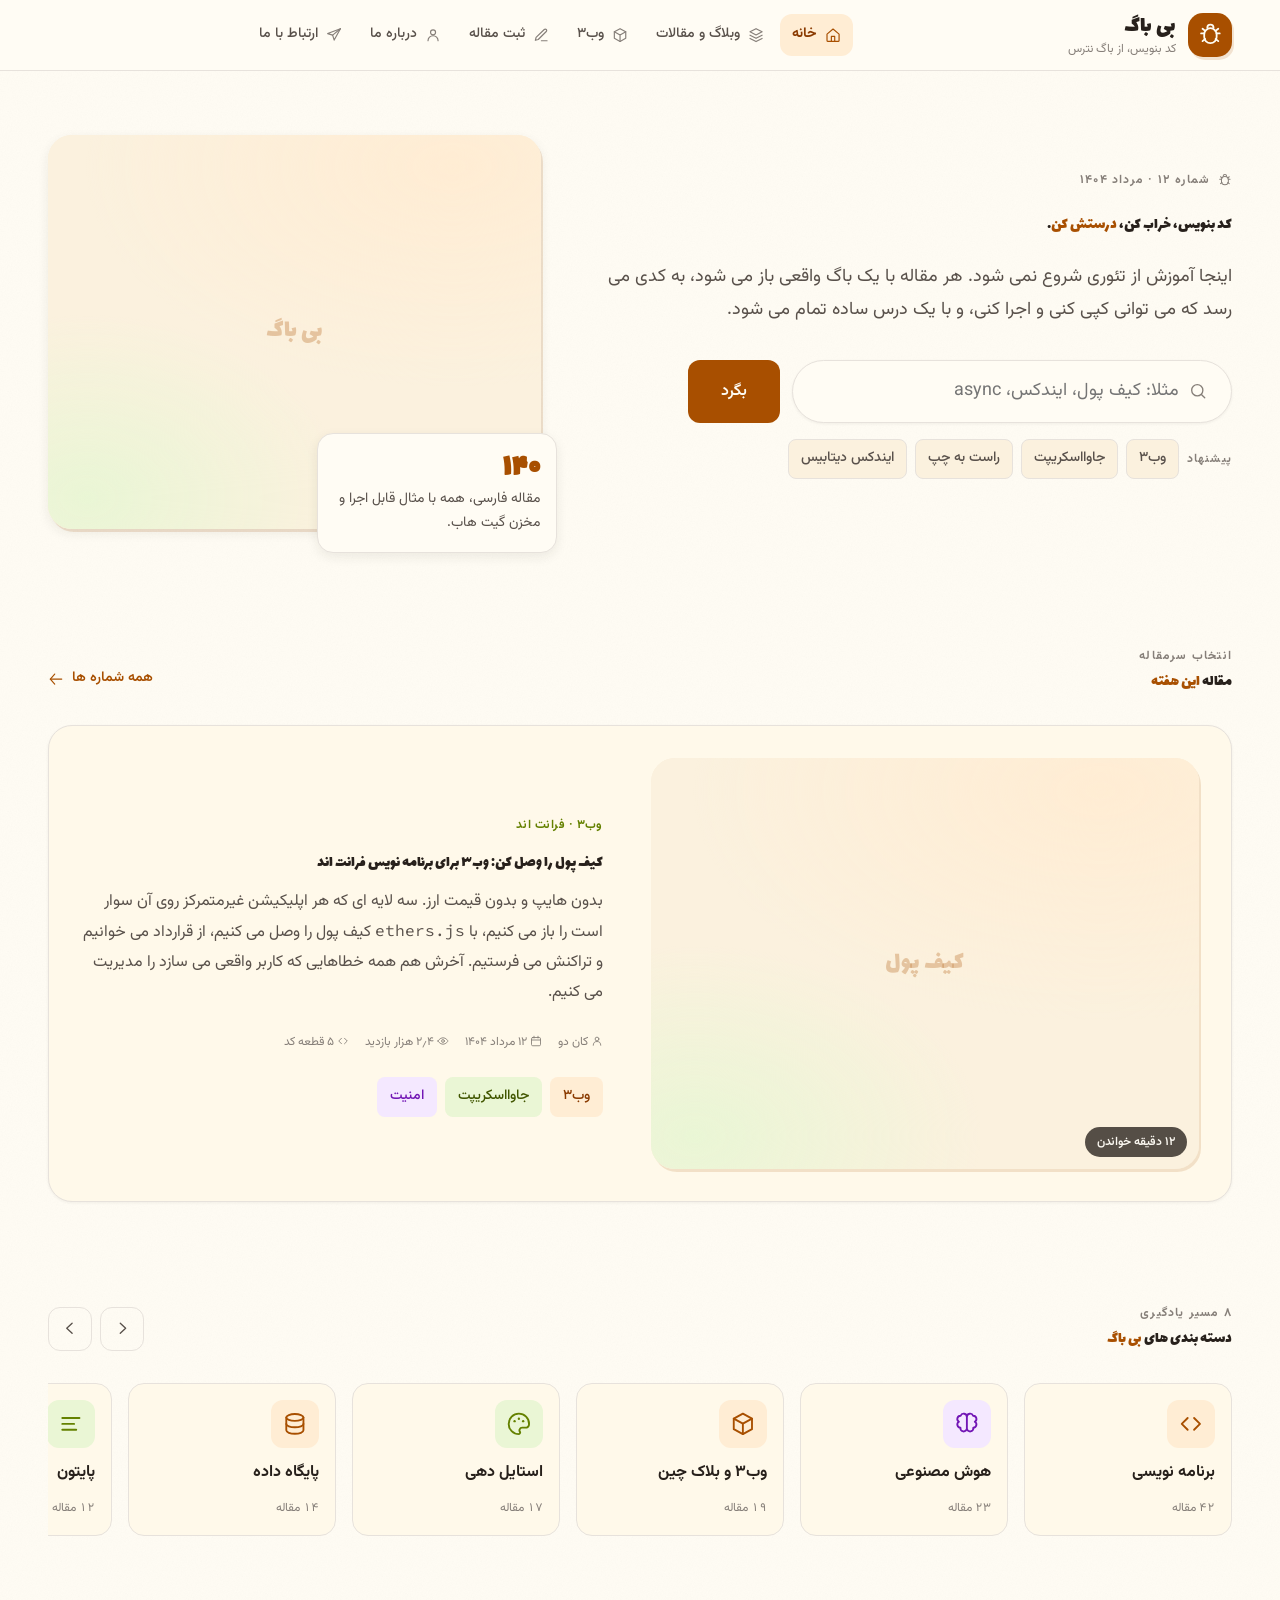
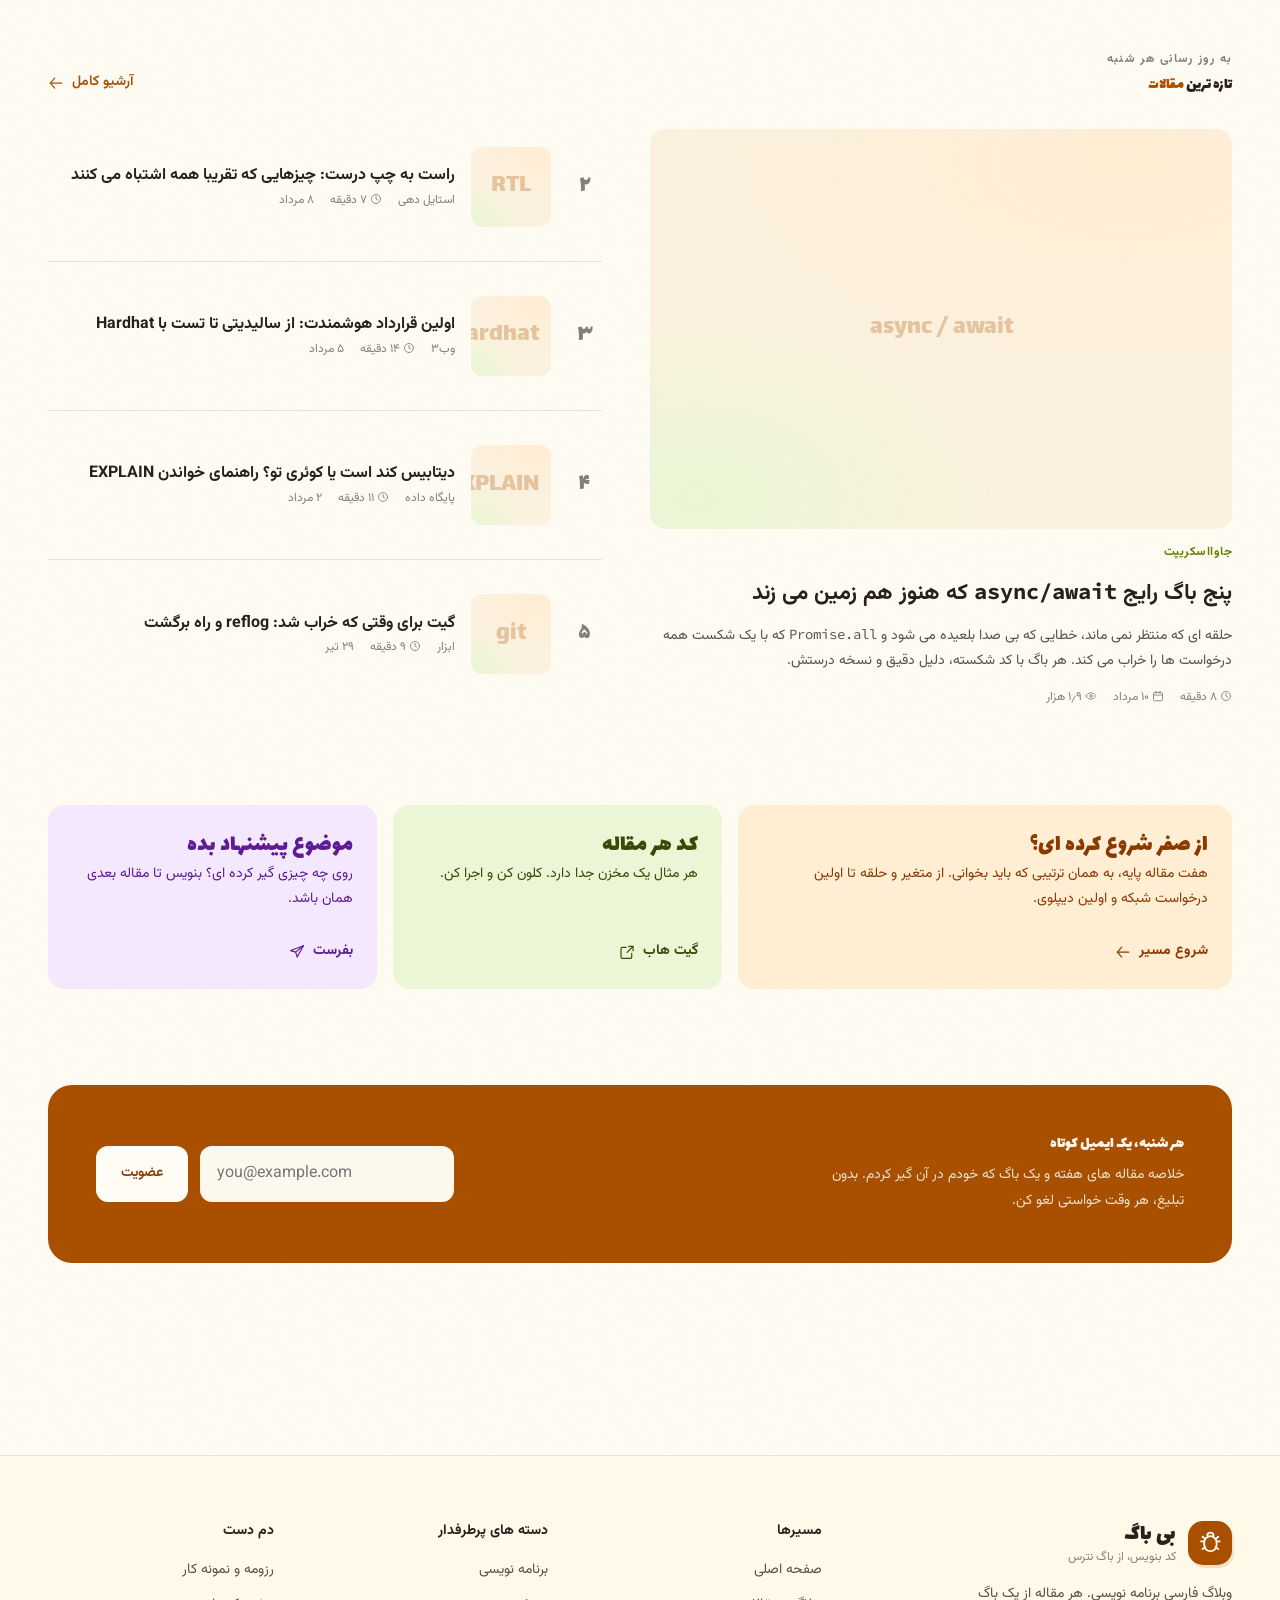
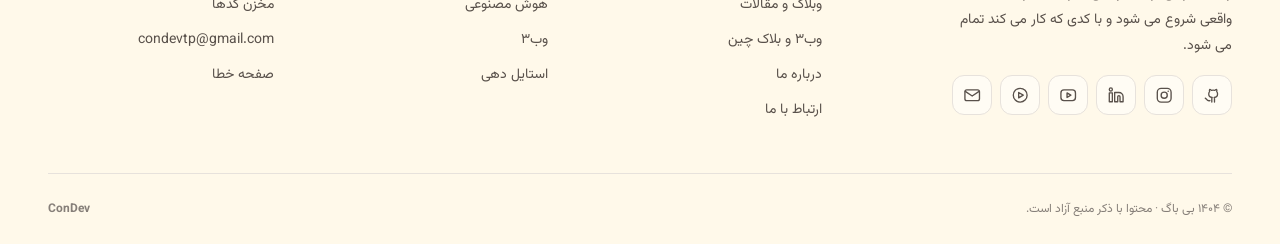
==== commit e0afd00c: "header fix now for all" ====
--- a/index.html
+++ b/index.html
@@ -30,176 +30,11 @@
       href="https://fonts.googleapis.com/css2?family=Vazirmatn:wght@300..800&family=Lalezar&family=Kalam:wght@400;700&family=Source+Code+Pro:wght@400;600&display=swap"
       rel="stylesheet"
     />
+    <link rel="stylesheet" href="./assets/css/all.css" />
     <link rel="stylesheet" href="./assets/css/index.css" />
   </head>
   <body>
     <a class="skip" href="#main">پرش به محتوای اصلی</a>
-    <svg class="sprite" aria-hidden="true" focusable="false">
-      <defs>
-        <symbol id="i-bug" viewBox="0 0 24 24">
-          <path d="M9 5.5a3 3 0 0 1 6 0" />
-          <path d="M6 12a6 6 0 0 1 12 0v2.5a6 6 0 0 1-12 0z" />
-          <path
-            d="M3 11h3m12 0h3M4.4 6.5 7 8.6m12.6-2.1L17 8.6M4.4 18.5 7 16.4m12.6 2.1L17 16.4"
-          />
-        </symbol>
-        <symbol id="i-home" viewBox="0 0 24 24">
-          <path
-            d="M3 10.6 12 3l9 7.6V20a1.5 1.5 0 0 1-1.5 1.5h-15A1.5 1.5 0 0 1 3 20z"
-          />
-          <path d="M9.5 21.5V14h5v7.5" />
-        </symbol>
-        <symbol id="i-layers" viewBox="0 0 24 24">
-          <path d="m12 2.5 9 4.7-9 4.7-9-4.7z" />
-          <path d="m3 12.2 9 4.7 9-4.7" />
-          <path d="m3 17 9 4.7 9-4.7" />
-        </symbol>
-        <symbol id="i-box" viewBox="0 0 24 24">
-          <path d="m12 2.5 8.5 4.6v9.8L12 21.5 3.5 16.9V7.1z" />
-          <path d="m3.5 7.1 8.5 4.7 8.5-4.7M12 21.5v-9.7" />
-        </symbol>
-        <symbol id="i-pen" viewBox="0 0 24 24">
-          <path d="M12.5 20.5H21" />
-          <path d="M16.8 3.7a2.1 2.1 0 0 1 3 3L7.8 18.7l-4.3 1.1 1.1-4.3z" />
-        </symbol>
-        <symbol id="i-user" viewBox="0 0 24 24">
-          <circle cx="12" cy="8" r="3.75" />
-          <path d="M4.5 20.5a7.5 7.5 0 0 1 15 0" />
-        </symbol>
-        <symbol id="i-send" viewBox="0 0 24 24">
-          <path d="M21.5 2.5 2.5 9.8l7.4 2.3 2.3 7.4z" />
-          <path d="M21.5 2.5 9.9 12.1" />
-        </symbol>
-        <symbol id="i-search" viewBox="0 0 24 24">
-          <circle cx="10.8" cy="10.8" r="7.3" />
-          <path d="m16.2 16.2 4.3 4.3" />
-        </symbol>
-        <symbol id="i-menu" viewBox="0 0 24 24">
-          <path d="M3.5 7h17m-17 5h17m-17 5h11" />
-        </symbol>
-        <symbol id="i-x" viewBox="0 0 24 24">
-          <path d="m6 6 12 12M18 6 6 18" />
-        </symbol>
-        <symbol id="i-x-c" viewBox="0 0 24 24">
-          <circle cx="12" cy="12" r="9" />
-          <path d="m9 9 6 6m0-6-6 6" />
-        </symbol>
-        <symbol id="i-chev-l" viewBox="0 0 24 24">
-          <path d="m14.5 5.5-7 6.5 7 6.5" />
-        </symbol>
-        <symbol id="i-chev-r" viewBox="0 0 24 24">
-          <path d="m9.5 5.5 7 6.5-7 6.5" />
-        </symbol>
-        <symbol id="i-chev-d" viewBox="0 0 24 24">
-          <path d="m5.5 9 6.5 7 6.5-7" />
-        </symbol>
-        <symbol id="i-arrow-l" viewBox="0 0 24 24">
-          <path d="M20.5 12H3.5" />
-          <path d="m10 4.5-6.5 7.5 6.5 7.5" />
-        </symbol>
-        <symbol id="i-clock" viewBox="0 0 24 24">
-          <circle cx="12" cy="12" r="9" />
-          <path d="M12 6.8V12l3.4 2.2" />
-        </symbol>
-        <symbol id="i-eye" viewBox="0 0 24 24">
-          <path
-            d="M2 12s3.6-6.5 10-6.5S22 12 22 12s-3.6 6.5-10 6.5S2 12 2 12z"
-          />
-          <circle cx="12" cy="12" r="2.8" />
-        </symbol>
-        <symbol id="i-cal" viewBox="0 0 24 24">
-          <rect x="3" y="5" width="18" height="16.5" rx="2.5" />
-          <path d="M8 2.5V6m8-3.5V6M3 10h18" />
-        </symbol>
-        <symbol id="i-code" viewBox="0 0 24 24">
-          <path d="m9 17.5-5.5-5.5L9 6.5m6 0 5.5 5.5-5.5 5.5" />
-        </symbol>
-        <symbol id="i-copy" viewBox="0 0 24 24">
-          <rect x="8.5" y="8.5" width="12" height="12" rx="2.5" />
-          <path
-            d="M5.5 15.5H5a2 2 0 0 1-2-2v-8a2 2 0 0 1 2-2h8a2 2 0 0 1 2 2v.5"
-          />
-        </symbol>
-        <symbol id="i-check" viewBox="0 0 24 24">
-          <path d="m4.5 12.5 5 5 10-11" />
-        </symbol>
-        <symbol id="i-alert" viewBox="0 0 24 24">
-          <path d="M12 3.5 21.5 20H2.5z" />
-          <path d="M12 9.5v5m0 3v.4" />
-        </symbol>
-        <symbol id="i-info" viewBox="0 0 24 24">
-          <circle cx="12" cy="12" r="9" />
-          <path d="M12 11v6m0-9.5V8" />
-        </symbol>
-        <symbol id="i-db" viewBox="0 0 24 24">
-          <ellipse cx="12" cy="6" rx="8" ry="3.2" />
-          <path d="M4 6v12c0 1.8 3.6 3.2 8 3.2s8-1.4 8-3.2V6" />
-          <path d="M4 12c0 1.8 3.6 3.2 8 3.2s8-1.4 8-3.2" />
-        </symbol>
-        <symbol id="i-brain" viewBox="0 0 24 24">
-          <path
-            d="M12 5.5A3 3 0 0 0 6.2 4.4 3 3 0 0 0 4.6 10 3 3 0 0 0 6 15.6a3 3 0 0 0 6 .9zm0 0a3 3 0 0 1 5.8-1.1A3 3 0 0 1 19.4 10 3 3 0 0 1 18 15.6a3 3 0 0 1-6 .9z"
-          />
-        </symbol>
-        <symbol id="i-palette" viewBox="0 0 24 24">
-          <path
-            d="M12 21.5a9.5 9.5 0 1 1 9.5-9.5c0 2.5-2 3.5-3.8 3.5H15a2.5 2.5 0 0 0-1.8 4.2 1.7 1.7 0 0 1-1.2 1.8z"
-          />
-          <circle cx="8" cy="9.5" r="1.1" fill="currentColor" stroke="none" />
-          <circle cx="12" cy="7.2" r="1.1" fill="currentColor" stroke="none" />
-          <circle cx="16" cy="9.5" r="1.1" fill="currentColor" stroke="none" />
-        </symbol>
-        <symbol id="i-spark" viewBox="0 0 24 24">
-          <path
-            d="m12 3 2.1 5.6L20 10.7l-5.9 2.1L12 18.4l-2.1-5.6L4 10.7l5.9-2.1z"
-          />
-        </symbol>
-        <symbol id="i-git" viewBox="0 0 24 24">
-          <path
-            d="M9 19c-4 1.4-4-2.5-6-3m12 5v-3.9c0-1.1.1-1.5-.5-2.1 2.8-.3 4.5-1.6 4.5-4.6 0-1.2-.4-2.2-1.1-3 .3-1 .3-2-.1-2.9 0 0-1 0-2.3 1.2a8.6 8.6 0 0 0-4.5 0C9.7 4.5 8.7 4.5 8.7 4.5c-.4.9-.4 1.9-.1 2.9-.7.8-1.1 1.8-1.1 3 0 3 1.7 4.3 4.5 4.6-.6.6-.6 1.2-.5 2.1V21"
-          />
-        </symbol>
-        <symbol id="i-ig" viewBox="0 0 24 24">
-          <rect x="3" y="3" width="18" height="18" rx="5" />
-          <circle cx="12" cy="12" r="4" />
-          <circle cx="17.2" cy="6.8" r="1" fill="currentColor" stroke="none" />
-        </symbol>
-        <symbol id="i-in" viewBox="0 0 24 24">
-          <path
-            d="M15.5 8.5A5.5 5.5 0 0 1 21 14v6.5h-4V14a1.5 1.5 0 0 0-3 0v6.5h-4V8.5z"
-          />
-          <rect x="3" y="9" width="4" height="11.5" />
-          <circle cx="5" cy="4.5" r="2" />
-        </symbol>
-        <symbol id="i-yt" viewBox="0 0 24 24">
-          <rect x="2.5" y="5" width="19" height="14" rx="4" />
-          <path d="m10.5 9 5 3-5 3z" />
-        </symbol>
-        <symbol id="i-play" viewBox="0 0 24 24">
-          <circle cx="12" cy="12" r="9" />
-          <path d="m10 8.5 6 3.5-6 3.5z" />
-        </symbol>
-        <symbol id="i-id" viewBox="0 0 24 24">
-          <rect x="2.5" y="4.5" width="19" height="15" rx="2.5" />
-          <circle cx="8.5" cy="10.5" r="2" />
-          <path d="M13.5 9.5h5m-5 4h5M5 16c.8-1.3 2-2 3.5-2s2.7.7 3.5 2" />
-        </symbol>
-        <symbol id="i-mail" viewBox="0 0 24 24">
-          <rect x="2.5" y="5" width="19" height="14" rx="2.5" />
-          <path d="m3 7 9 6 9-6" />
-        </symbol>
-        <symbol id="i-list" viewBox="0 0 24 24">
-          <path d="M4 6.5h16M4 12h11M4 17.5h13" />
-        </symbol>
-        <symbol id="i-link" viewBox="0 0 24 24">
-          <path d="M14.5 3.5H21v6.5M21 3.5 12 12.5" />
-          <path
-            d="M19 14v5.5a2 2 0 0 1-2 2H5a2 2 0 0 1-2-2V7a2 2 0 0 1 2-2h5.5"
-          />
-        </symbol>
-      </defs>
-    </svg>
-
     <div class="scrim" data-close-nav aria-hidden="true"></div>
 
     <header class="mast" id="mast">
@@ -225,17 +60,7 @@
               <svg class="ic"><use href="#i-x"></use></svg>
             </button>
           </div>
-          <form class="search nav__search" role="search">
-            <svg class="ic" aria-hidden="true">
-              <use href="#i-search"></use>
-            </svg>
-            <input
-              type="search"
-              data-search
-              aria-label="جستجو در مقالات"
-              placeholder="جستجو در مقالات"
-            />
-          </form>
+
           <a class="nav__l" href="./index.html" aria-current="page"
             ><svg class="ic"><use href="#i-home"></use></svg> خانه</a
           >
@@ -279,16 +104,6 @@
             ></a>
           </div>
         </nav>
-
-        <form class="search mast__search" role="search">
-          <svg class="ic" aria-hidden="true"><use href="#i-search"></use></svg>
-          <input
-            type="search"
-            data-search
-            aria-label="جستجو در مقالات"
-            placeholder="جستجو در ۱۴۰ مقاله"
-          />
-        </form>
 
         <button
           class="ibtn mast__burger"
@@ -864,10 +679,9 @@
         </div>
         <div class="foot__bot">
           <span>© ۱۴۰۴ بی باگ · محتوا با ذکر منبع آزاد است.</span>
-          <span
-            >طراحی و توسعه:
+          <span>
             <a href="http://cv.condev.ir/" target="_blank" rel="noopener"
-              ><b>کان دو</b></a
+              ><b>ConDev</b></a
             ></span
           >
         </div>
@@ -883,5 +697,19 @@
     ></div>
 
     <script src="./assets/js/index.js"></script>
+    <!-- Header -->
+    <script src="./assets/js/header.js"></script>
+    <!-- Load Icon Svg -->
+    <script>
+      fetch("./assets/icon/icons.svg")
+        .then((response) => response.text())
+        .then((data) => {
+          const div = document.createElement("div");
+          div.style.display = "none";
+          div.innerHTML = data;
+          document.body.insertBefore(div, document.body.childNodes[0]);
+        });
+    </script>
+    <!-- END - Load Icon Svg -->
   </body>
 </html>
--- a/assets/css/all.css
+++ b/assets/css/all.css
@@ -0,0 +1,2 @@
+@import url("./base.css");
+@import url("./header.css");
--- a/assets/css/index.css
+++ b/assets/css/index.css
@@ -1,1808 +1,1400 @@
+.sec {
+  margin-block: var(--s9);
+}
+.sec--tight {
+  margin-block: var(--s8);
+}
+.sec-head {
+  display: flex;
+  align-items: flex-end;
+  justify-content: space-between;
+  gap: var(--s5);
+  margin-block-end: var(--s6);
+  flex-wrap: wrap;
+}
+.eyebrow {
+  display: inline-flex;
+  align-items: center;
+  gap: var(--s2);
+  font-size: var(--t-xs);
+  font-weight: 700;
+  letter-spacing: 0.1em;
+  color: var(--ink3);
+}
+.more {
+  display: inline-flex;
+  align-items: center;
+  gap: var(--s2);
+  color: var(--rust);
+  font-weight: 600;
+  font-size: var(--t-sm);
+  border-block-end: 1px solid transparent;
+  transition: border-color 0.18s;
+}
+.more .ic {
+  transition: transform 0.22s var(--out);
+}
+.more:hover {
+  border-color: var(--rust);
+}
+.more:hover .ic {
+  transform: translateX(-4px);
+}
+.btn {
+  --bg: var(--rust);
+  --fg: var(--white);
+  --bd: transparent;
+  display: inline-flex;
+  align-items: center;
+  justify-content: center;
+  gap: var(--s2);
+  min-height: 40px;
+  padding: var(--s3) var(--s5);
+  background: var(--bg);
+  color: var(--fg);
+  border: 1px solid var(--bd);
+  border-radius: var(--r-md);
+  font-weight: 600;
+  font-size: var(--t-sm);
+  cursor: pointer;
+  transition:
+    background 0.16s var(--out),
+    transform 0.16s var(--out),
+    border-color 0.16s;
+}
+.btn:hover {
+  --bg: var(--rust-d);
+}
+.btn:active {
+  transform: translateY(1px);
+}
+.btn--sec {
+  --bg: var(--paper2);
+  --fg: var(--rust-d);
+  --bd: var(--rust);
+}
+.btn--sec:hover {
+  --bg: oklch(96% 0.05 78);
+}
+.btn--ghost {
+  --bg: transparent;
+  --fg: var(--ink2);
+  --bd: var(--line);
+}
+.btn--ghost:hover {
+  --bg: var(--paper2);
+  --fg: var(--ink);
+  --bd: var(--line2);
+}
+.btn--danger {
+  --bg: var(--err);
+}
+.btn--danger:hover {
+  --bg: oklch(49% 0.19 27);
+}
+.btn--sm {
+  min-height: 32px;
+  padding: var(--s2) var(--s4);
+  font-size: var(--t-xs);
+}
+.btn--lg {
+  min-height: 48px;
+  padding: var(--s4) var(--s6);
+  font-size: var(--t-md);
+}
+.btn[disabled] {
+  opacity: 0.45;
+  cursor: not-allowed;
+}
 
-      :root {
-        --paper: oklch(99.2% 0.012 92);
-        --paper2: oklch(98.2% 0.02 88);
-        --paper3: oklch(96.2% 0.028 84);
-        --ink: oklch(25% 0.014 60);
-        --ink2: oklch(44% 0.014 60);
-        --ink3: oklch(60% 0.012 60);
-        --line: oklch(91.5% 0.01 72);
-        --line2: oklch(84% 0.014 72);
-        --rust: oklch(53% 0.142 54);
-        --rust-d: oklch(45% 0.13 52);
-        --rust-w: oklch(95.5% 0.04 72);
-        --olive: oklch(56% 0.14 124);
-        --olive-w: oklch(95.5% 0.045 124);
-        --plum: oklch(45% 0.22 304);
-        --plum-w: oklch(95% 0.04 305);
-        --ok: oklch(57% 0.16 148);
-        --warn: oklch(62% 0.16 62);
-        --err: oklch(57% 0.2 27);
-        --info: oklch(52% 0.2 262);
-        --s1: 4px;
-        --s2: 8px;
-        --s3: 12px;
-        --s4: 16px;
-        --s5: 24px;
-        --s6: 32px;
-        --s7: 48px;
-        --s8: 64px;
-        --s9: 96px;
-        --r-sm: 8px;
-        --r-md: 12px;
-        --r-lg: 16px;
-        --r-xl: 24px;
-        --r-full: 9999px;
-        --e1: 0 1px 3px oklch(25% 0.014 60/0.06);
-        --e2: 0 4px 12px oklch(25% 0.014 60/0.08);
-        --e3: 0 12px 32px oklch(25% 0.014 60/0.12);
-        --brush: 2px 3px 0 oklch(53% 0.142 54/0.15);
-        --out: cubic-bezier(0.22, 1, 0.36, 1);
-        --in: cubic-bezier(0.7, 0, 0.84, 0);
-        --fb: "Vazirmatn", system-ui, sans-serif;
-        --fh: "Lalezar", var(--fb);
-        --fl: "Kalam", cursive;
-        --fm: "Source Code Pro", ui-monospace, monospace;
-        --t-xs: 0.75rem;
-        --t-sm: 0.875rem;
-        --t-md: 1rem;
-        --t-lg: 1.125rem;
-        --t-xl: 1.375rem;
-        --h-s: clamp(1.5rem, 1.24rem+1.1vw, 1.9rem);
-        --h-m: clamp(1.9rem, 1.4rem+2.2vw, 2.6rem);
-        --h-l: clamp(2.3rem, 1.5rem+3.6vw, 3.5rem);
-      }
-      *,
-      *::before,
-      *::after {
-        box-sizing: border-box;
-      }
-      * {
-        margin: 0;
-      }
-      html {
-        -webkit-text-size-adjust: 100%;
-        scroll-behavior: smooth;
-        scroll-padding-block-start: 6rem;
-      }
-      body {
-        font-family: var(--fb);
-        font-size: var(--t-md);
-        line-height: 1.85;
-        color: var(--ink);
-        background-color: var(--paper);
-        background-image: url("data:image/svg+xml,%3Csvg xmlns='http://www.w3.org/2000/svg' width='140' height='140'%3E%3Cfilter id='n'%3E%3CfeTurbulence type='fractalNoise' baseFrequency='.8' numOctaves='3'/%3E%3CfeColorMatrix type='saturate' values='0'/%3E%3C/filter%3E%3Crect width='140' height='140' filter='url(%23n)' opacity='.045'/%3E%3C/svg%3E");
-        min-height: 100dvh;
-        display: flex;
-        flex-direction: column;
-        font-optical-sizing: auto;
-        -webkit-font-smoothing: antialiased;
-      }
-      img {
-        max-width: 100%;
-        display: block;
-        height: auto;
-      }
-      a {
-        color: inherit;
-        text-decoration: none;
-      }
-      button,
-      input,
-      select,
-      textarea {
-        font: inherit;
-        color: inherit;
-      }
-      :where(
-        a,
-        button,
-        input,
-        select,
-        textarea,
-        summary,
-        [tabindex]
-      ):focus-visible {
-        outline: 2.5px solid var(--rust);
-        outline-offset: 3px;
-        border-radius: var(--r-sm);
-      }
-      ::selection {
-        background: var(--rust-w);
-        color: var(--rust-d);
-      }
-      h1,
-      h2,
-      h3 {
-        font-family: var(--fh);
-        font-weight: 400;
-        line-height: 1.42;
-        text-wrap: balance;
-      }
-      h4,
-      h5,
-      h6 {
-        font-weight: 700;
-        line-height: 1.6;
-        text-wrap: balance;
-      }
-      h1 {
-        font-size: var(--h-l);
-      }
-      h2 {
-        font-size: var(--h-m);
-      }
-      h3 {
-        font-size: var(--h-s);
-      }
-      h4 {
-        font-size: var(--t-lg);
-      }
-      p {
-        text-wrap: pretty;
-      }
-      em {
-        font-style: normal;
-        color: var(--rust);
-      }
-      em.plum {
-        color: var(--plum);
-      }
-      .lead {
-        font-size: var(--t-lg);
-        color: var(--ink2);
-        max-width: 66ch;
-      }
-      .muted {
-        color: var(--ink2);
-      }
-      .nums {
-        font-variant-numeric: tabular-nums;
-      }
-      .lat {
-        font-family: var(--fl);
-      }
-      .ltr {
-        direction: ltr;
-        unicode-bidi: isolate;
-        text-align: left;
-        font-family: var(--fm);
-      }
-      .sr {
-        position: absolute;
-        width: 1px;
-        height: 1px;
-        overflow: hidden;
-        clip-path: inset(50%);
-        white-space: nowrap;
-      }
-      .skip {
-        position: fixed;
-        inset-block-start: -6rem;
-        inset-inline-start: var(--s4);
-        z-index: 100;
-        background: var(--rust);
-        color: var(--paper);
-        padding: var(--s3) var(--s5);
-        border-radius: 0 0 var(--r-md) var(--r-md);
-        transition: inset-block-start 0.2s var(--out);
-      }
-      .skip:focus {
-        inset-block-start: 0;
-      }
-      svg.sprite {
-        display: none;
-      }
-      .ic {
-        width: 1.15em;
-        height: 1.15em;
-        flex: none;
-        fill: none;
-        stroke: currentColor;
-        stroke-width: 1.75;
-        stroke-linecap: round;
-        stroke-linejoin: round;
-        vertical-align: -0.18em;
-      }
-      .wrap {
-        width: min(100% - 2.5rem, 74rem);
-        margin-inline: auto;
-      }
-      .sec {
-        margin-block: var(--s9);
-      }
-      .sec--tight {
-        margin-block: var(--s8);
-      }
-      .sec-head {
-        display: flex;
-        align-items: flex-end;
-        justify-content: space-between;
-        gap: var(--s5);
-        margin-block-end: var(--s6);
-        flex-wrap: wrap;
-      }
-      .eyebrow {
-        display: inline-flex;
-        align-items: center;
-        gap: var(--s2);
-        font-size: var(--t-xs);
-        font-weight: 700;
-        letter-spacing: 0.1em;
-        color: var(--ink3);
-      }
-      .more {
-        display: inline-flex;
-        align-items: center;
-        gap: var(--s2);
-        color: var(--rust);
-        font-weight: 600;
-        font-size: var(--t-sm);
-        border-block-end: 1px solid transparent;
-        transition: border-color 0.18s;
-      }
-      .more .ic {
-        transition: transform 0.22s var(--out);
-      }
-      .more:hover {
-        border-color: var(--rust);
-      }
-      .more:hover .ic {
-        transform: translateX(-4px);
-      }
-      .btn {
-        --bg: var(--rust);
-        --fg: oklch(99% 0.01 90);
-        --bd: transparent;
-        display: inline-flex;
-        align-items: center;
-        justify-content: center;
-        gap: var(--s2);
-        min-height: 40px;
-        padding: var(--s3) var(--s5);
-        background: var(--bg);
-        color: var(--fg);
-        border: 1px solid var(--bd);
-        border-radius: var(--r-md);
-        font-weight: 600;
-        font-size: var(--t-sm);
-        cursor: pointer;
-        transition:
-          background 0.16s var(--out),
-          transform 0.16s var(--out),
-          border-color 0.16s;
-      }
-      .btn:hover {
-        --bg: var(--rust-d);
-      }
-      .btn:active {
-        transform: translateY(1px);
-      }
-      .btn--sec {
-        --bg: var(--paper2);
-        --fg: var(--rust-d);
-        --bd: var(--rust);
-      }
-      .btn--sec:hover {
-        --bg: oklch(96% 0.05 78);
-      }
-      .btn--ghost {
-        --bg: transparent;
-        --fg: var(--ink2);
-        --bd: var(--line);
-      }
-      .btn--ghost:hover {
-        --bg: var(--paper2);
-        --fg: var(--ink);
-        --bd: var(--line2);
-      }
-      .btn--danger {
-        --bg: var(--err);
-      }
-      .btn--danger:hover {
-        --bg: oklch(49% 0.19 27);
-      }
-      .btn--sm {
-        min-height: 32px;
-        padding: var(--s2) var(--s4);
-        font-size: var(--t-xs);
-      }
-      .btn--lg {
-        min-height: 48px;
-        padding: var(--s4) var(--s6);
-        font-size: var(--t-md);
-      }
-      .btn[disabled] {
-        opacity: 0.45;
-        cursor: not-allowed;
-      }
-      .ibtn {
-        display: inline-grid;
-        place-items: center;
-        width: 44px;
-        height: 44px;
-        background: transparent;
-        border: 1px solid var(--line);
-        border-radius: var(--r-md);
-        color: var(--ink2);
-        cursor: pointer;
-        transition:
-          background 0.16s,
-          color 0.16s,
-          border-color 0.16s;
-      }
-      .ibtn:hover {
-        background: var(--paper3);
-        color: var(--rust);
-        border-color: var(--line2);
-      }
-      .chips {
-        display: flex;
-        flex-wrap: wrap;
-        gap: var(--s2);
-        align-items: center;
-      }
-      .chip {
-        display: inline-flex;
-        align-items: center;
-        gap: var(--s2);
-        padding: 6px var(--s3);
-        background: var(--paper3);
-        color: var(--ink2);
-        border: 1px solid var(--line);
-        border-radius: var(--r-sm);
-        font-size: var(--t-sm);
-        font-weight: 500;
-        cursor: pointer;
-        transition:
-          background 0.16s,
-          color 0.16s,
-          border-color 0.16s;
-      }
-      .chip:hover {
-        border-color: var(--rust);
-        color: var(--rust-d);
-      }
-      .chip[aria-pressed="true"] {
-        background: var(--rust);
-        border-color: var(--rust);
-        color: oklch(99% 0.01 90);
-      }
-      .chip--rust {
-        background: var(--rust-w);
-        color: var(--rust-d);
-        border-color: transparent;
-      }
-      .chip--olive {
-        background: var(--olive-w);
-        color: oklch(42% 0.11 124);
-        border-color: transparent;
-      }
-      .chip--plum {
-        background: var(--plum-w);
-        color: var(--plum);
-        border-color: transparent;
-      }
-      .field {
-        display: grid;
-        gap: var(--s1);
-      }
-      .field > label {
-        font-size: var(--t-sm);
-        font-weight: 500;
-        color: var(--ink2);
-      }
-      .field :is(input, select, textarea) {
-        width: 100%;
-        padding: 10px var(--s4);
-        background: var(--paper);
-        border: 1px solid var(--line);
-        border-radius: var(--r-md);
-        transition:
-          border-color 0.16s,
-          box-shadow 0.16s;
-      }
-      .field :is(input, select, textarea):hover {
-        border-color: var(--line2);
-      }
-      .field :is(input, select, textarea):focus {
-        outline: none;
-        border-color: var(--rust);
-        box-shadow: 0 0 0 1px var(--rust);
-      }
-      .field:focus-within > label {
-        color: var(--rust-d);
-      }
-      .field.bad :is(input, select, textarea) {
-        border-color: var(--err);
-        box-shadow: 0 0 0 1px var(--err);
-      }
-      .field.bad > label,
-      .field.bad .hint {
-        color: var(--err);
-      }
-      .hint {
-        font-size: var(--t-xs);
-        color: var(--ink3);
-        line-height: 1.6;
-      }
-      textarea {
-        min-height: 9.5rem;
-        resize: vertical;
-        line-height: 1.85;
-      }
-      select {
-        appearance: none;
-        padding-inline-end: 2.75rem;
-        background-image: url("data:image/svg+xml,%3Csvg xmlns='http://www.w3.org/2000/svg' viewBox='0 0 24 24' fill='none' stroke='%2378716c' stroke-width='2' stroke-linecap='round'%3E%3Cpath d='m6 9.5 6 6 6-6'/%3E%3C/svg%3E");
-        background-repeat: no-repeat;
-        background-position: left var(--s4) center;
-        background-size: 1.05rem;
-      }
-      .search {
-        position: relative;
-        display: flex;
-        align-items: center;
-        gap: var(--s2);
-        padding-inline: var(--s4);
-        background: var(--paper);
-        border: 1px solid var(--line);
-        border-radius: var(--r-full);
-        transition:
-          border-color 0.16s,
-          box-shadow 0.16s;
-      }
-      .search:focus-within {
-        border-color: var(--rust);
-        box-shadow: 0 0 0 1px var(--rust);
-      }
-      .search > .ic {
-        color: var(--ink3);
-      }
-      .search input {
-        flex: 1;
-        min-width: 0;
-        padding-block: 10px;
-        background: none;
-        border: 0;
-        outline: none;
-      }
-      .search input::-webkit-search-cancel-button {
-        display: none;
-      }
-      .search--hero {
-        padding-inline: var(--s5);
-        box-shadow: var(--e1);
-      }
-      .search--hero input {
-        padding-block: var(--s3);
-        font-size: var(--t-lg);
-      }
-      .mast {
-        position: sticky;
-        inset-block-start: 0;
-        z-index: 60;
-        background: var(--paper);
-        border-block-end: 1px solid var(--line);
-        transition: box-shadow 0.24s var(--out);
-      }
-      .mast.stuck {
-        box-shadow: var(--e2);
-      }
-      .mast__in {
-        display: flex;
-        align-items: center;
-        gap: var(--s4);
-        padding-block: var(--s3);
-      }
-      .brand {
-        display: flex;
-        align-items: center;
-        gap: var(--s3);
-        flex: none;
-      }
-      .brand__mark {
-        display: grid;
-        place-items: center;
-        width: 44px;
-        height: 44px;
-        border-radius: 15px;
-        background: var(--rust);
-        color: oklch(99% 0.01 90);
-        font-size: 1.35rem;
-        box-shadow: var(--brush);
-      }
-      .brand__txt {
-        display: grid;
-        line-height: 1.3;
-      }
-      .brand__txt b {
-        font-family: var(--fh);
-        font-weight: 400;
-        font-size: 1.45rem;
-        letter-spacing: 0.01em;
-      }
-      .brand__txt small {
-        font-size: var(--t-xs);
-        color: var(--ink3);
-      }
-      .nav {
-        display: flex;
-        align-items: center;
-        gap: var(--s1);
-        margin-inline-start: auto;
-      }
-      .nav__head,
-      .nav__search,
-      .nav__foot {
-        display: none;
-      }
-      .nav__l {
-        display: inline-flex;
-        align-items: center;
-        gap: var(--s2);
-        padding: var(--s2) var(--s3);
-        border-radius: var(--r-md);
-        font-size: var(--t-sm);
-        font-weight: 500;
-        color: var(--ink2);
-        background: none;
-        border: 0;
-        cursor: pointer;
-        transition:
-          background 0.16s,
-          color 0.16s;
-        white-space: nowrap;
-      }
-      .nav__l .ic {
-        color: var(--ink3);
-        transition: color 0.16s;
-      }
-      .nav__l:hover {
-        background: var(--paper3);
-        color: var(--ink);
-      }
-      .nav__l:hover .ic {
-        color: var(--rust);
-      }
-      .nav__l[aria-current="page"] {
-        background: var(--rust-w);
-        color: var(--rust-d);
-        font-weight: 700;
-      }
-      .nav__l[aria-current="page"] .ic {
-        color: var(--rust);
-      }
-      .mast__search {
-        flex: none;
-        width: 14.5rem;
-      }
-      .mast__burger {
-        display: none;
-      }
-      .scrim {
-        position: fixed;
-        inset: 0;
-        z-index: 70;
-        background: oklch(25% 0.014 60/0.35);
-        opacity: 0;
-        visibility: hidden;
-        transition:
-          opacity 0.28s var(--out),
-          visibility 0.28s;
-      }
-      body.nav-open .scrim {
-        opacity: 1;
-        visibility: visible;
-      }
-      @media (max-width: 1023px) {
-        .mast__search {
-          display: none;
-        }
-        .mast__burger {
-          display: inline-grid;
-          margin-inline-start: auto;
-        }
-        .nav {
-          position: fixed;
-          inset-block: 0;
-          inset-inline-end: 0;
-          z-index: 80;
-          width: min(21rem, 88vw);
-          margin: 0;
-          flex-direction: column;
-          align-items: stretch;
-          gap: var(--s1);
-          padding: var(--s5);
-          background: var(--paper2);
-          border-inline-start: 1px solid var(--line);
-          box-shadow: var(--e3);
-          overflow-y: auto;
-          transform: translateX(-100%);
-          visibility: hidden;
-          transition:
-            transform 0.34s var(--out),
-            visibility 0.34s;
-        }
-        body.nav-open .nav {
-          transform: none;
-          visibility: visible;
-        }
-        body.nav-open {
-          overflow: hidden;
-        }
-        .nav__head {
-          display: flex;
-          align-items: center;
-          justify-content: space-between;
-          margin-block-end: var(--s4);
-        }
-        .nav__head span {
-          font-family: var(--fh);
-          font-size: 1.3rem;
-        }
-        .nav__search {
-          display: flex;
-          margin-block-end: var(--s4);
-        }
-        .nav__l {
-          min-height: 48px;
-          padding: var(--s3) var(--s4);
-          font-size: var(--t-md);
-        }
-        .nav__foot {
-          display: flex;
-          gap: var(--s2);
-          margin-block-start: auto;
-          padding-block-start: var(--s5);
-          border-block-start: 1px solid var(--line);
-        }
-      }
-      .toasts {
-        position: fixed;
-        inset-block-end: var(--s5);
-        inset-inline-start: var(--s5);
-        z-index: 90;
-        display: flex;
-        flex-direction: column;
-        gap: var(--s3);
-        width: min(24rem, calc(100vw - 2rem));
-        pointer-events: none;
-      }
-      .toast {
-        pointer-events: auto;
-        display: grid;
-        grid-template-columns: auto 1fr auto;
-        column-gap: var(--s3);
-        row-gap: var(--s3);
-        align-items: start;
-        padding: var(--s4);
-        background: var(--paper2);
-        border: 1px solid var(--line);
-        border-radius: var(--r-lg);
-        box-shadow: var(--e3);
-        animation: t-in 0.38s var(--out) both;
-      }
-      .toast.out {
-        animation: t-out 0.22s var(--in) both;
-      }
-      .toast__ic {
-        display: grid;
-        place-items: center;
-        width: 2.25rem;
-        height: 2.25rem;
-        border-radius: var(--r-full);
-        background: var(--rust-w);
-        color: var(--rust);
-        font-size: 1.05rem;
-      }
-      .toast--ok .toast__ic {
-        background: oklch(94% 0.06 148);
-        color: var(--ok);
-      }
-      .toast--err .toast__ic {
-        background: oklch(94% 0.05 27);
-        color: var(--err);
-      }
-      .toast--warn .toast__ic {
-        background: oklch(95% 0.06 62);
-        color: oklch(50% 0.13 62);
-      }
-      .toast--info .toast__ic {
-        background: oklch(94% 0.04 262);
-        color: var(--info);
-      }
-      .toast__b {
-        min-width: 0;
-      }
-      .toast__t {
-        font-weight: 700;
-        font-size: var(--t-sm);
-        line-height: 1.6;
-      }
-      .toast__d {
-        font-size: var(--t-sm);
-        color: var(--ink2);
-        line-height: 1.75;
-        margin-block-start: 2px;
-      }
-      .toast__a {
-        display: inline-flex;
-        align-items: center;
-        gap: var(--s2);
-        margin-block-start: var(--s2);
-        color: var(--rust-d);
-        font-weight: 600;
-        font-size: var(--t-sm);
-        border-block-end: 1px solid var(--rust);
-      }
-      .toast__x {
-        width: 1.85rem;
-        height: 1.85rem;
-        display: grid;
-        place-items: center;
-        background: none;
-        border: 0;
-        border-radius: var(--r-sm);
-        color: var(--ink3);
-        cursor: pointer;
-        transition:
-          background 0.16s,
-          color 0.16s;
-      }
-      .toast__x:hover {
-        background: var(--paper3);
-        color: var(--ink);
-      }
-      .toast__p {
-        grid-column: 1/-1;
-        height: 2px;
-        border-radius: var(--r-full);
-        background: var(--line);
-        overflow: hidden;
-      }
-      .toast__p i {
-        display: block;
-        height: 100%;
-        background: var(--rust);
-        transform-origin: right;
-        animation: t-bar var(--d, 5s) linear both;
-      }
-      .toast--ok .toast__p i {
-        background: var(--ok);
-      }
-      .toast--err .toast__p i {
-        background: var(--err);
-      }
-      .toast--warn .toast__p i {
-        background: var(--warn);
-      }
-      .toast--info .toast__p i {
-        background: var(--info);
-      }
-      .toast:hover .toast__p i {
-        animation-play-state: paused;
-      }
-      @keyframes t-in {
-        from {
-          opacity: 0;
-          transform: translateY(14px) scale(0.98);
-        }
-      }
-      @keyframes t-out {
-        to {
-          opacity: 0;
-          transform: translateY(8px) scale(0.98);
-        }
-      }
-      @keyframes t-bar {
-        from {
-          transform: scaleX(1);
-        }
-        to {
-          transform: scaleX(0);
-        }
-      }
-      @keyframes up {
-        from {
-          opacity: 0;
-          transform: translateY(-6px);
-        }
-      }
-      .ph {
-        position: relative;
-        overflow: hidden;
-        border-radius: var(--r-lg);
-        background: var(--paper3);
-        isolation: isolate;
-      }
-      .ph::before {
-        content: "";
-        position: absolute;
-        inset: 0;
-        background:
-          radial-gradient(120% 90% at 82% 8%, var(--rust-w), transparent 62%),
-          radial-gradient(90% 80% at 8% 92%, var(--olive-w), transparent 58%),
-          var(--paper3);
-      }
-      .ph[data-mark]::after {
-        content: attr(data-mark);
-        position: absolute;
-        inset: 0;
-        display: grid;
-        place-items: center;
-        font-family: var(--fh);
-        font-size: 1.6rem;
-        color: oklch(53% 0.142 54/0.28);
-        text-align: center;
-        padding: var(--s3);
-      }
-      .ph img {
-        position: relative;
-        z-index: 1;
-        width: 100%;
-        height: 100%;
-        object-fit: cover;
-        transition: transform 0.5s var(--out);
-      }
-      .ph img[data-failed] {
-        opacity: 0;
-      }
-      .ph__tag {
-        position: absolute;
-        z-index: 2;
-        inset-block-end: var(--s3);
-        inset-inline-start: var(--s3);
-        padding: 4px var(--s3);
-        border-radius: var(--r-full);
-        background: oklch(25% 0.014 60/0.78);
-        color: oklch(98% 0.01 90);
-        font-size: var(--t-xs);
-        font-weight: 600;
-      }
-      .hero {
-        display: grid;
-        grid-template-columns: 1.12fr 0.88fr;
-        gap: var(--s8);
-        align-items: center;
-        padding-block: var(--s8) var(--s7);
-      }
-      .hero h1 {
-        margin-block: var(--s4) var(--s5);
-      }
-      .hero__form {
-        display: flex;
-        gap: var(--s3);
-        margin-block: var(--s6) var(--s4);
-        max-width: 34rem;
-      }
-      .hero__form .search {
-        flex: 1;
-      }
-      .hero__art {
-        position: relative;
-      }
-      .hero__art .ph {
-        aspect-ratio: 5/4;
-        border-radius: var(--r-xl);
-        box-shadow: var(--brush), var(--e2);
-      }
-      .badge {
-        position: absolute;
-        inset-block-end: -1.5rem;
-        inset-inline-start: -1rem;
-        max-width: 15rem;
-        padding: var(--s4);
-        background: var(--paper);
-        border: 1px solid var(--line);
-        border-radius: var(--r-lg);
-        box-shadow: var(--e2);
-        font-size: var(--t-sm);
-        line-height: 1.7;
-        color: var(--ink2);
-      }
-      .badge b {
-        display: block;
-        font-family: var(--fh);
-        font-size: 2rem;
-        color: var(--rust);
-        line-height: 1.2;
-      }
-      @media (max-width: 900px) {
-        .hero {
-          grid-template-columns: 1fr;
-          gap: var(--s7);
-          padding-block: var(--s6);
-        }
-        .badge {
-          inset-inline-start: var(--s3);
-          inset-block-end: -1rem;
-        }
-      }
-      .feat {
-        display: grid;
-        grid-template-columns: 1.05fr 1fr;
-        gap: var(--s7);
-        align-items: center;
-        padding: var(--s6);
-        background: var(--paper2);
-        border: 1px solid var(--line);
-        border-radius: var(--r-xl);
-        box-shadow: var(--e1);
-        transition: box-shadow 0.25s var(--out);
-      }
-      .feat:hover {
-        box-shadow: var(--e2);
-      }
-      .feat .ph {
-        aspect-ratio: 4/3;
-        border-radius: var(--r-xl);
-        box-shadow: var(--brush);
-      }
-      .feat h3 {
-        margin-block: var(--s3);
-      }
-      .feat p {
-        color: var(--ink2);
-        margin-block-end: var(--s5);
-      }
-      @media (max-width: 880px) {
-        .feat {
-          grid-template-columns: 1fr;
-          padding: var(--s5);
-          gap: var(--s5);
-        }
-      }
-      .rail {
-        display: flex;
-        gap: var(--s4);
-        overflow-x: auto;
-        padding-block-end: var(--s3);
-        scroll-snap-type: x proximity;
-        scrollbar-width: thin;
-      }
-      .rail > * {
-        scroll-snap-align: start;
-        flex: 0 0 13rem;
-      }
-      .cat {
-        display: grid;
-        gap: var(--s3);
-        align-content: start;
-        padding: var(--s4);
-        background: var(--paper2);
-        border: 1px solid var(--line);
-        border-radius: var(--r-lg);
-        transition:
-          transform 0.22s var(--out),
-          box-shadow 0.22s var(--out);
-      }
-      .cat:hover {
-        transform: translateY(-3px);
-        box-shadow: var(--e2);
-      }
-      .cat__ic {
-        display: grid;
-        place-items: center;
-        width: 3rem;
-        height: 3rem;
-        border-radius: var(--r-md);
-        background: var(--rust-w);
-        color: var(--rust);
-        font-size: 1.4rem;
-      }
-      .cat--olive .cat__ic {
-        background: var(--olive-w);
-        color: var(--olive);
-      }
-      .cat--plum .cat__ic {
-        background: var(--plum-w);
-        color: var(--plum);
-      }
-      .cat h5 {
-        font-size: var(--t-md);
-      }
-      .cat small {
-        font-size: var(--t-xs);
-        color: var(--ink3);
-      }
-      .rail-nav {
-        display: flex;
-        gap: var(--s2);
-      }
-      .posts {
-        display: grid;
-        grid-template-columns: repeat(auto-fit, minmax(17rem, 1fr));
-        gap: var(--s7) var(--s5);
-      }
-      .post {
-        display: grid;
-        gap: var(--s3);
-        align-content: start;
-      }
-      .post .ph {
-        aspect-ratio: 16/10;
-      }
-      .post:hover .ph img {
-        transform: scale(1.04);
-      }
-      .post h4 {
-        font-size: var(--t-lg);
-        line-height: 1.55;
-        transition: color 0.16s;
-      }
-      .post:hover h4 {
-        color: var(--rust-d);
-      }
-      .post p {
-        font-size: var(--t-sm);
-        color: var(--ink2);
-        line-height: 1.8;
-      }
-      .post__cat {
-        font-size: var(--t-xs);
-        font-weight: 700;
-        letter-spacing: 0.04em;
-        color: var(--olive);
-      }
-      .meta {
-        display: flex;
-        flex-wrap: wrap;
-        gap: var(--s2) var(--s4);
-        font-size: var(--t-xs);
-        color: var(--ink3);
-        align-items: center;
-      }
-      .meta .ic {
-        width: 1em;
-        height: 1em;
-      }
-      .latest {
-        display: grid;
-        grid-template-columns: 1.05fr 1fr;
-        gap: var(--s7);
-      }
-      .post--lead .ph {
-        aspect-ratio: 16/11;
-      }
-      .post--lead h4 {
-        font-size: var(--t-xl);
-        line-height: 1.5;
-      }
-      @media (max-width: 900px) {
-        .latest {
-          grid-template-columns: 1fr;
-          gap: var(--s6);
-        }
-      }
-      .rows {
-        display: grid;
-      }
-      .row {
-        display: grid;
-        grid-template-columns: 2.2rem 5rem 1fr;
-        gap: var(--s4);
-        align-items: center;
-        padding-block: var(--s4);
-        border-block-start: 1px solid var(--line);
-      }
-      .row:first-child {
-        border-block-start: 0;
-        padding-block-start: 0;
-      }
-      .row__n {
-        font-family: var(--fh);
-        font-size: 1.5rem;
-        color: var(--ink3);
-        text-align: center;
-        transition: color 0.16s;
-      }
-      .row:hover .row__n {
-        color: var(--rust);
-      }
-      .row .ph {
-        width: 5rem;
-        aspect-ratio: 1;
-        border-radius: var(--r-md);
-      }
-      .row h4 {
-        font-size: var(--t-md);
-        transition: color 0.16s;
-      }
-      .row:hover h4 {
-        color: var(--rust-d);
-      }
-      @media (max-width: 640px) {
-        .row {
-          grid-template-columns: 2rem 1fr;
-          gap: var(--s3);
-        }
-        .row .ph {
-          display: none;
-        }
-      }
-      .tiles {
-        display: grid;
-        grid-template-columns: 1.5fr 1fr 1fr;
-        gap: var(--s4);
-      }
-      .tile {
-        display: flex;
-        flex-direction: column;
-        justify-content: space-between;
-        gap: var(--s5);
-        min-height: 11.5rem;
-        padding: var(--s5);
-        border-radius: var(--r-lg);
-        background: var(--rust-w);
-        color: var(--rust-d);
-        transition:
-          transform 0.22s var(--out),
-          box-shadow 0.22s var(--out);
-      }
-      .tile:hover {
-        transform: translateY(-3px);
-        box-shadow: var(--e2);
-      }
-      .tile h4 {
-        font-family: var(--fh);
-        font-weight: 400;
-        font-size: 1.5rem;
-        line-height: 1.4;
-      }
-      .tile p {
-        font-size: var(--t-sm);
-        line-height: 1.8;
-      }
-      .tile--olive {
-        background: var(--olive-w);
-        color: oklch(38% 0.09 124);
-      }
-      .tile--plum {
-        background: var(--plum-w);
-        color: oklch(40% 0.18 304);
-      }
-      .tile__go {
-        display: inline-flex;
-        align-items: center;
-        gap: var(--s2);
-        font-size: var(--t-sm);
-        font-weight: 700;
-      }
-      .tile:hover .tile__go .ic {
-        transform: translateX(-4px);
-      }
-      .tile__go .ic {
-        transition: transform 0.22s var(--out);
-      }
-      @media (max-width: 820px) {
-        .tiles {
-          grid-template-columns: 1fr;
-        }
-      }
-      .split {
-        display: grid;
-        grid-template-columns: 1fr 1fr;
-        gap: var(--s8);
-        align-items: start;
-      }
-      .split--form {
-        grid-template-columns: 1.1fr 0.9fr;
-      }
-      @media (max-width: 880px) {
-        .split,
-        .split--form {
-          grid-template-columns: 1fr;
-          gap: var(--s7);
-        }
-      }
-      .facts {
-        display: grid;
-        grid-template-columns: repeat(auto-fit, minmax(11rem, 1fr));
-        background: var(--paper2);
-        border: 1px solid var(--line);
-        border-radius: var(--r-lg);
-        overflow: hidden;
-      }
-      .fact {
-        padding: var(--s5);
-        text-align: center;
-        border-inline-start: 1px solid var(--line);
-      }
-      .fact:first-child {
-        border-inline-start: 0;
-      }
-      .fact b {
-        display: block;
-        font-family: var(--fh);
-        font-size: 2.1rem;
-        color: var(--rust);
-        line-height: 1.25;
-      }
-      .fact span {
-        font-size: var(--t-sm);
-        color: var(--ink2);
-      }
-      .tl {
-        list-style: none;
-        padding: 0;
-        display: grid;
-        gap: var(--s5);
-      }
-      .tl li {
-        display: grid;
-        grid-template-columns: 4.5rem 1.25rem 1fr;
-        gap: var(--s4);
-        align-items: start;
-      }
-      .tl time {
-        font-family: var(--fh);
-        font-size: 1.25rem;
-        color: var(--rust);
-        text-align: end;
-        padding-block-start: 3px;
-      }
-      .tl__d {
-        position: relative;
-        justify-self: center;
-        width: 11px;
-        height: 11px;
-        margin-block-start: 0.7rem;
-        border-radius: 50%;
-        background: var(--paper);
-        border: 2px solid var(--rust);
-      }
-      .tl li:not(:last-child) .tl__d::after {
-        content: "";
-        position: absolute;
-        inset-inline-start: 50%;
-        inset-block-start: 10px;
-        width: 1px;
-        height: calc(100% + var(--s5) + 1.4rem);
-        background: var(--line);
-        transform: translateX(-50%);
-      }
-      .tl p {
-        font-size: var(--t-sm);
-        color: var(--ink2);
-      }
-      @media (max-width: 560px) {
-        .tl li {
-          grid-template-columns: 3.2rem 1rem 1fr;
-          gap: var(--s3);
-        }
-        .tl time {
-          font-size: 1.05rem;
-        }
-      }
-      .faq {
-        display: grid;
-        gap: var(--s3);
-        max-width: 62rem;
-      }
-      .faq details {
-        background: var(--paper2);
-        border: 1px solid var(--line);
-        border-radius: var(--r-lg);
-        transition: box-shadow 0.2s var(--out);
-      }
-      .faq details[open] {
-        box-shadow: var(--e1);
-      }
-      .faq summary {
-        display: flex;
-        align-items: center;
-        gap: var(--s3);
-        padding: var(--s4) var(--s5);
-        font-weight: 600;
-        cursor: pointer;
-        list-style: none;
-      }
-      .faq summary::-webkit-details-marker {
-        display: none;
-      }
-      .faq summary .ic {
-        margin-inline-start: auto;
-        color: var(--rust);
-        transition: transform 0.3s var(--out);
-      }
-      .faq details[open] summary .ic {
-        transform: rotate(-180deg);
-      }
-      .faq__b {
-        padding: 0 var(--s5) var(--s5);
-        color: var(--ink2);
-        font-size: var(--t-sm);
-        line-height: 1.95;
-        animation: up 0.3s var(--out) both;
-      }
-      .faq__b a {
-        color: var(--rust-d);
-        border-block-end: 1px solid var(--line2);
-      }
-      .crumb {
-        display: flex;
-        flex-wrap: wrap;
-        gap: var(--s2);
-        list-style: none;
-        padding: 0;
-        font-size: var(--t-xs);
-        color: var(--ink3);
-        margin-block-end: var(--s4);
-      }
-      .crumb li + li::before {
-        content: "/";
-        margin-inline-end: var(--s2);
-        color: var(--line2);
-      }
-      .crumb a:hover {
-        color: var(--rust);
-      }
-      .phead {
-        padding-block: var(--s8) var(--s6);
-        border-block-end: 1px solid var(--line);
-        margin-block-end: var(--s7);
-      }
-      .phead h1 {
-        font-size: var(--h-m);
-      }
-      .phead .lead {
-        margin-block-start: var(--s4);
-      }
-      .progress {
-        position: fixed;
-        inset-block-start: 0;
-        inset-inline: 0;
-        height: 3px;
-        z-index: 65;
-        background: var(--rust);
-        transform: scaleX(0);
-        transform-origin: right;
-        transition: transform 0.1s linear;
-      }
-      .article {
-        display: grid;
-        grid-template-columns: 1fr 16.5rem;
-        gap: var(--s8);
-        align-items: start;
-      }
-      .aside {
-        position: sticky;
-        inset-block-start: 6.5rem;
-        display: grid;
-        gap: var(--s5);
-      }
-      @media (max-width: 960px) {
-        .article {
-          grid-template-columns: 1fr;
-          gap: var(--s7);
-        }
-        .aside {
-          position: static;
-        }
-      }
-      .toc {
-        display: grid;
-        gap: 2px;
-        font-size: var(--t-sm);
-      }
-      .toc a {
-        padding: var(--s2) var(--s3);
-        border-radius: var(--r-sm);
-        color: var(--ink2);
-        transition:
-          background 0.16s,
-          color 0.16s;
-      }
-      .toc a:hover {
-        background: var(--paper3);
-        color: var(--ink);
-      }
-      .toc a.on {
-        background: var(--rust-w);
-        color: var(--rust-d);
-        font-weight: 700;
-      }
-      .prose {
-        max-width: 70ch;
-      }
-      .prose > * + * {
-        margin-block-start: var(--s5);
-      }
-      .prose h2 {
-        font-size: var(--h-s);
-        margin-block-start: var(--s8);
-        scroll-margin-block-start: 6.5rem;
-      }
-      .prose h3 {
-        font-size: var(--t-xl);
-        margin-block-start: var(--s6);
-      }
-      .prose p {
-        line-height: 1.95;
-      }
-      .prose :is(ul, ol) {
-        padding-inline-start: var(--s5);
-        display: grid;
-        gap: var(--s3);
-      }
-      .prose li::marker {
-        color: var(--rust);
-      }
-      .prose a:not(.btn) {
-        color: var(--rust-d);
-        border-block-end: 1px solid oklch(53% 0.142 54/0.35);
-      }
-      .prose a:not(.btn):hover {
-        border-color: var(--rust);
-      }
-      .prose code {
-        font-family: var(--fm);
-        font-size: 0.9em;
-        background: var(--paper3);
-        padding: 2px 6px;
-        border-radius: 6px;
-        font-variant-ligatures: none;
-      }
-      .prose strong {
-        font-weight: 700;
-      }
-      .note {
-        display: grid;
-        gap: var(--s2);
-        padding: var(--s5);
-        border: 1px solid var(--line);
-        border-radius: var(--r-lg);
-        background: var(--paper2);
-        font-size: var(--t-sm);
-        line-height: 1.9;
-      }
-      .note__t {
-        display: inline-flex;
-        align-items: center;
-        gap: var(--s2);
-        font-weight: 700;
-      }
-      .note--info {
-        background: oklch(97.5% 0.02 262);
-        border-color: oklch(91% 0.04 262);
-      }
-      .note--info .note__t {
-        color: var(--info);
-      }
-      .note--warn {
-        background: oklch(97.5% 0.03 70);
-        border-color: oklch(91% 0.06 70);
-      }
-      .note--warn .note__t {
-        color: oklch(48% 0.12 62);
-      }
-      .pull {
-        position: relative;
-        margin-block: var(--s7);
-        padding-inline-start: var(--s7);
-        font-family: var(--fh);
-        font-size: 1.5rem;
-        line-height: 1.6;
-        color: var(--rust-d);
-      }
-      .pull::before {
-        content: "”";
-        position: absolute;
-        inset-inline-start: 0;
-        inset-block-start: -0.35em;
-        font-family: var(--fh);
-        font-size: 3.5rem;
-        color: oklch(53% 0.142 54/0.3);
-      }
-      .pull cite {
-        display: block;
-        margin-block-start: var(--s3);
-        font-family: var(--fb);
-        font-size: var(--t-sm);
-        font-style: normal;
-        color: var(--ink3);
-      }
-      .code {
-        border: 1px solid var(--line);
-        border-radius: var(--r-lg);
-        overflow: hidden;
-        background: var(--paper2);
-      }
-      .code__bar {
-        display: flex;
-        align-items: center;
-        justify-content: space-between;
-        gap: var(--s3);
-        padding: var(--s2) var(--s4);
-        background: var(--paper3);
-        border-block-end: 1px solid var(--line);
-        font-family: var(--fm);
-        font-size: var(--t-xs);
-        color: var(--ink2);
-      }
-      .code__copy {
-        display: inline-flex;
-        align-items: center;
-        gap: 6px;
-        padding: 4px var(--s3);
-        background: var(--paper);
-        border: 1px solid var(--line);
-        border-radius: var(--r-sm);
-        font-family: var(--fb);
-        font-size: var(--t-xs);
-        color: var(--ink2);
-        cursor: pointer;
-        transition:
-          color 0.16s,
-          border-color 0.16s;
-      }
-      .code__copy:hover {
-        color: var(--rust-d);
-        border-color: var(--rust);
-      }
-      .code pre {
-        direction: ltr;
-        text-align: left;
-        margin: 0;
-        padding: var(--s5);
-        overflow-x: auto;
-        font-family: var(--fm);
-        font-size: 0.85rem;
-        line-height: 1.85;
-        font-variant-ligatures: none;
-        tab-size: 2;
-      }
-      .tok-k {
-        color: var(--plum);
-      }
-      .tok-s {
-        color: oklch(45% 0.12 145);
-      }
-      .tok-c {
-        color: var(--ink3);
-      }
-      .tok-f {
-        color: var(--rust-d);
-      }
-      .tbl {
-        width: 100%;
-        border-collapse: collapse;
-        font-size: var(--t-sm);
-        font-variant-numeric: tabular-nums;
-      }
-      .tbl :is(th, td) {
-        padding: var(--s3) var(--s4);
-        border-block-end: 1px solid var(--line);
-        text-align: start;
-      }
-      .tbl th {
-        font-weight: 700;
-        background: var(--paper3);
-      }
-      .news {
-        display: grid;
-        grid-template-columns: 1fr auto;
-        gap: var(--s6);
-        align-items: center;
-        padding: var(--s7);
-        border-radius: var(--r-xl);
-        background: var(--rust);
-        color: oklch(98% 0.015 90);
-      }
-      .news h2 {
-        font-size: var(--h-s);
-      }
-      .news p {
-        font-size: var(--t-sm);
-        color: oklch(91% 0.03 80);
-        margin-block-start: var(--s2);
-        max-width: 46ch;
-      }
-      .news form {
-        display: flex;
-        gap: var(--s3);
-        width: min(100%, 24rem);
-      }
-      .news input {
-        flex: 1;
-        min-width: 0;
-        padding: 12px var(--s4);
-        border: 1px solid transparent;
-        border-radius: var(--r-md);
-        background: oklch(98% 0.015 90);
-        color: var(--ink);
-      }
-      .news input:focus {
-        outline: none;
-        border-color: oklch(88% 0.04 80);
-        box-shadow: 0 0 0 3px oklch(99% 0.01 90/0.35);
-      }
-      .news .btn {
-        --bg: oklch(99% 0.01 90);
-        --fg: var(--rust-d);
-      }
-      .news .btn:hover {
-        --bg: oklch(95% 0.04 80);
-      }
-      @media (max-width: 820px) {
-        .news {
-          grid-template-columns: 1fr;
-          padding: var(--s6);
-        }
-      }
-      .empty {
-        display: none;
-        padding: var(--s8) var(--s5);
-        text-align: center;
-        border: 1px dashed var(--line2);
-        border-radius: var(--r-xl);
-        background: var(--paper2);
-      }
-      .empty.on {
-        display: block;
-        animation: up 0.35s var(--out) both;
-      }
-      .empty__ic {
-        display: grid;
-        place-items: center;
-        width: 3.5rem;
-        height: 3.5rem;
-        margin: 0 auto var(--s4);
-        border-radius: var(--r-full);
-        background: var(--rust-w);
-        color: var(--rust);
-        font-size: 1.4rem;
-      }
-      .empty p {
-        color: var(--ink2);
-        max-width: 44ch;
-        margin: var(--s3) auto 0;
-        font-size: var(--t-sm);
-      }
-      .nf {
-        font-family: var(--fh);
-        font-size: clamp(5.5rem, 17vw, 11rem);
-        line-height: 1;
-        color: var(--rust);
-        text-shadow: 4px 6px 0 oklch(53% 0.142 54/0.16);
-      }
-      .who {
-        display: grid;
-        grid-template-columns: auto 1fr;
-        gap: var(--s5);
-        align-items: start;
-        padding: var(--s5);
-        background: var(--paper);
-        border: 1px solid var(--line);
-        border-radius: var(--r-lg);
-        box-shadow: var(--e1);
-      }
-      .who .ph {
-        width: 5rem;
-        height: 5rem;
-        border-radius: var(--r-full);
-      }
-      @media (max-width: 560px) {
-        .who {
-          grid-template-columns: 1fr;
-        }
-      }
-      .foot {
-        margin-block-start: var(--s9);
-        padding-block: var(--s8) var(--s5);
-        background: var(--paper2);
-        border-block-start: 1px solid var(--line);
-      }
-      .foot__grid {
-        display: grid;
-        grid-template-columns: 1.6fr repeat(3, 1fr);
-        gap: var(--s7);
-      }
-      .foot h4 {
-        font-size: var(--t-sm);
-        margin-block-end: var(--s4);
-      }
-      .foot p {
-        font-size: var(--t-sm);
-        color: var(--ink2);
-        max-width: 36ch;
-        margin-block: var(--s4);
-      }
-      .foot__ls {
-        display: grid;
-        gap: var(--s2);
-        font-size: var(--t-sm);
-      }
-      .foot__ls a {
-        width: fit-content;
-        color: var(--ink2);
-        border-block-end: 1px solid transparent;
-        transition:
-          color 0.16s,
-          border-color 0.16s;
-      }
-      .foot__ls a:hover {
-        color: var(--rust-d);
-        border-color: var(--rust);
-      }
-      .social {
-        display: flex;
-        flex-wrap: wrap;
-        gap: var(--s2);
-      }
-      .social a {
-        display: grid;
-        place-items: center;
-        width: 2.5rem;
-        height: 2.5rem;
-        background: var(--paper);
-        border: 1px solid var(--line);
-        border-radius: var(--r-md);
-        color: var(--ink2);
-        transition:
-          color 0.16s,
-          border-color 0.16s,
-          transform 0.16s var(--out);
-      }
-      .social a:hover {
-        color: var(--rust);
-        border-color: var(--rust);
-        transform: translateY(-2px);
-      }
-      .foot__bot {
-        display: flex;
-        flex-wrap: wrap;
-        justify-content: space-between;
-        gap: var(--s3);
-        margin-block-start: var(--s7);
-        padding-block-start: var(--s5);
-        border-block-start: 1px solid var(--line);
-        font-size: var(--t-xs);
-        color: var(--ink3);
-      }
-      @media (max-width: 880px) {
-        .foot__grid {
-          grid-template-columns: 1fr 1fr;
-          gap: var(--s6);
-        }
-      }
-      @media (max-width: 520px) {
-        .foot__grid {
-          grid-template-columns: 1fr;
-        }
-        .toasts {
-          inset-inline: var(--s4);
-          width: auto;
-        }
-      }
-      .reveal {
-        opacity: 0;
-        transform: translateY(18px);
-        transition:
-          opacity 0.6s var(--out),
-          transform 0.6s var(--out);
-      }
-      .reveal.in {
-        opacity: 1;
-        transform: none;
-      }
-      [hidden] {
-        display: none !important;
-      }
-      @media (prefers-reduced-motion: reduce) {
-        *,
-        *::before,
-        *::after {
-          transition-duration: 0.01ms !important;
-          animation-duration: 0.01ms !important;
-          scroll-behavior: auto !important;
-        }
-        .toast__p i {
-          animation-duration: var(--d, 5s) !important;
-        }
-        .reveal {
-          opacity: 1 !important;
-          transform: none !important;
-        }
-      }
+.chips {
+  display: flex;
+  flex-wrap: wrap;
+  gap: var(--s2);
+  align-items: center;
+}
+.chip {
+  display: inline-flex;
+  align-items: center;
+  gap: var(--s2);
+  padding: 6px var(--s3);
+  background: var(--paper3);
+  color: var(--ink2);
+  border: 1px solid var(--line);
+  border-radius: var(--r-sm);
+  font-size: var(--t-sm);
+  font-weight: 500;
+  cursor: pointer;
+  transition:
+    background 0.16s,
+    color 0.16s,
+    border-color 0.16s;
+}
+.chip:hover {
+  border-color: var(--rust);
+  color: var(--rust-d);
+}
+.chip[aria-pressed="true"] {
+  background: var(--rust);
+  border-color: var(--rust);
+  color: var(--white);
+}
+.chip--rust {
+  background: var(--rust-w);
+  color: var(--rust-d);
+  border-color: transparent;
+}
+.chip--olive {
+  background: var(--olive-w);
+  color: oklch(42% 0.11 124);
+  border-color: transparent;
+}
+.chip--plum {
+  background: var(--plum-w);
+  color: var(--plum);
+  border-color: transparent;
+}
+.field {
+  display: grid;
+  gap: var(--s1);
+}
+.field > label {
+  font-size: var(--t-sm);
+  font-weight: 500;
+  color: var(--ink2);
+}
+.field :is(input, select, textarea) {
+  width: 100%;
+  padding: 10px var(--s4);
+  background: var(--paper);
+  border: 1px solid var(--line);
+  border-radius: var(--r-md);
+  transition:
+    border-color 0.16s,
+    box-shadow 0.16s;
+}
+.field :is(input, select, textarea):hover {
+  border-color: var(--line2);
+}
+.field :is(input, select, textarea):focus {
+  outline: none;
+  border-color: var(--rust);
+  box-shadow: 0 0 0 1px var(--rust);
+}
+.field:focus-within > label {
+  color: var(--rust-d);
+}
+.field.bad :is(input, select, textarea) {
+  border-color: var(--err);
+  box-shadow: 0 0 0 1px var(--err);
+}
+.field.bad > label,
+.field.bad .hint {
+  color: var(--err);
+}
+.hint {
+  font-size: var(--t-xs);
+  color: var(--ink3);
+  line-height: 1.6;
+}
+textarea {
+  min-height: 9.5rem;
+  resize: vertical;
+  line-height: 1.85;
+}
+select {
+  appearance: none;
+  padding-inline-end: 2.75rem;
+  background-image: url("data:image/svg+xml,%3Csvg xmlns='http://www.w3.org/2000/svg' viewBox='0 0 24 24' fill='none' stroke='%2378716c' stroke-width='2' stroke-linecap='round'%3E%3Cpath d='m6 9.5 6 6 6-6'/%3E%3C/svg%3E");
+  background-repeat: no-repeat;
+  background-position: left var(--s4) center;
+  background-size: 1.05rem;
+}
+.search {
+  position: relative;
+  display: flex;
+  align-items: center;
+  gap: var(--s2);
+  padding-inline: var(--s4);
+  background: var(--paper);
+  border: 1px solid var(--line);
+  border-radius: var(--r-full);
+  transition:
+    border-color 0.16s,
+    box-shadow 0.16s;
+}
+.search:focus-within {
+  border-color: var(--rust);
+  box-shadow: 0 0 0 1px var(--rust);
+}
+.search > .ic {
+  color: var(--ink3);
+}
+.search input {
+  flex: 1;
+  min-width: 0;
+  padding-block: 10px;
+  background: none;
+  border: 0;
+  outline: none;
+}
+.search input::-webkit-search-cancel-button {
+  display: none;
+}
+.search--hero {
+  padding-inline: var(--s5);
+  box-shadow: var(--e1);
+}
+.search--hero input {
+  padding-block: var(--s3);
+  font-size: var(--t-lg);
+}
+
+.toasts {
+  position: fixed;
+  inset-block-end: var(--s5);
+  inset-inline-start: var(--s5);
+  z-index: 90;
+  display: flex;
+  flex-direction: column;
+  gap: var(--s3);
+  width: min(24rem, calc(100vw - 2rem));
+  pointer-events: none;
+}
+.toast {
+  pointer-events: auto;
+  display: grid;
+  grid-template-columns: auto 1fr auto;
+  column-gap: var(--s3);
+  row-gap: var(--s3);
+  align-items: start;
+  padding: var(--s4);
+  background: var(--paper2);
+  border: 1px solid var(--line);
+  border-radius: var(--r-lg);
+  box-shadow: var(--e3);
+  animation: t-in 0.38s var(--out) both;
+}
+.toast.out {
+  animation: t-out 0.22s var(--in) both;
+}
+.toast__ic {
+  display: grid;
+  place-items: center;
+  width: 2.25rem;
+  height: 2.25rem;
+  border-radius: var(--r-full);
+  background: var(--rust-w);
+  color: var(--rust);
+  font-size: 1.05rem;
+}
+.toast--ok .toast__ic {
+  background: oklch(94% 0.06 148);
+  color: var(--ok);
+}
+.toast--err .toast__ic {
+  background: oklch(94% 0.05 27);
+  color: var(--err);
+}
+.toast--warn .toast__ic {
+  background: oklch(95% 0.06 62);
+  color: oklch(50% 0.13 62);
+}
+.toast--info .toast__ic {
+  background: oklch(94% 0.04 262);
+  color: var(--info);
+}
+.toast__b {
+  min-width: 0;
+}
+.toast__t {
+  font-weight: 700;
+  font-size: var(--t-sm);
+  line-height: 1.6;
+}
+.toast__d {
+  font-size: var(--t-sm);
+  color: var(--ink2);
+  line-height: 1.75;
+  margin-block-start: 2px;
+}
+.toast__a {
+  display: inline-flex;
+  align-items: center;
+  gap: var(--s2);
+  margin-block-start: var(--s2);
+  color: var(--rust-d);
+  font-weight: 600;
+  font-size: var(--t-sm);
+  border-block-end: 1px solid var(--rust);
+}
+.toast__x {
+  width: 1.85rem;
+  height: 1.85rem;
+  display: grid;
+  place-items: center;
+  background: none;
+  border: 0;
+  border-radius: var(--r-sm);
+  color: var(--ink3);
+  cursor: pointer;
+  transition:
+    background 0.16s,
+    color 0.16s;
+}
+.toast__x:hover {
+  background: var(--paper3);
+  color: var(--ink);
+}
+.toast__p {
+  grid-column: 1/-1;
+  height: 2px;
+  border-radius: var(--r-full);
+  background: var(--line);
+  overflow: hidden;
+}
+.toast__p i {
+  display: block;
+  height: 100%;
+  background: var(--rust);
+  transform-origin: right;
+  animation: t-bar var(--d, 5s) linear both;
+}
+.toast--ok .toast__p i {
+  background: var(--ok);
+}
+.toast--err .toast__p i {
+  background: var(--err);
+}
+.toast--warn .toast__p i {
+  background: var(--warn);
+}
+.toast--info .toast__p i {
+  background: var(--info);
+}
+.toast:hover .toast__p i {
+  animation-play-state: paused;
+}
+@keyframes t-in {
+  from {
+    opacity: 0;
+    transform: translateY(14px) scale(0.98);
+  }
+}
+@keyframes t-out {
+  to {
+    opacity: 0;
+    transform: translateY(8px) scale(0.98);
+  }
+}
+@keyframes t-bar {
+  from {
+    transform: scaleX(1);
+  }
+  to {
+    transform: scaleX(0);
+  }
+}
+@keyframes up {
+  from {
+    opacity: 0;
+    transform: translateY(-6px);
+  }
+}
+.ph {
+  position: relative;
+  overflow: hidden;
+  border-radius: var(--r-lg);
+  background: var(--paper3);
+  isolation: isolate;
+}
+.ph::before {
+  content: "";
+  position: absolute;
+  inset: 0;
+  background:
+    radial-gradient(120% 90% at 82% 8%, var(--rust-w), transparent 62%),
+    radial-gradient(90% 80% at 8% 92%, var(--olive-w), transparent 58%),
+    var(--paper3);
+}
+.ph[data-mark]::after {
+  content: attr(data-mark);
+  position: absolute;
+  inset: 0;
+  display: grid;
+  place-items: center;
+  font-family: var(--fh);
+  font-size: 1.6rem;
+  color: oklch(53% 0.142 54/0.28);
+  text-align: center;
+  padding: var(--s3);
+}
+.ph img {
+  position: relative;
+  z-index: 1;
+  width: 100%;
+  height: 100%;
+  object-fit: cover;
+  transition: transform 0.5s var(--out);
+}
+.ph img[data-failed] {
+  opacity: 0;
+}
+.ph__tag {
+  position: absolute;
+  z-index: 2;
+  inset-block-end: var(--s3);
+  inset-inline-start: var(--s3);
+  padding: 4px var(--s3);
+  border-radius: var(--r-full);
+  background: oklch(25% 0.014 60/0.78);
+  color: oklch(98% 0.01 90);
+  font-size: var(--t-xs);
+  font-weight: 600;
+}
+.hero {
+  display: grid;
+  grid-template-columns: 1.12fr 0.88fr;
+  gap: var(--s8);
+  align-items: center;
+  padding-block: var(--s8) var(--s7);
+}
+.hero h1 {
+  margin-block: var(--s4) var(--s5);
+}
+.hero__form {
+  display: flex;
+  gap: var(--s3);
+  margin-block: var(--s6) var(--s4);
+  max-width: 34rem;
+}
+.hero__form .search {
+  flex: 1;
+}
+.hero__art {
+  position: relative;
+}
+.hero__art .ph {
+  aspect-ratio: 5/4;
+  border-radius: var(--r-xl);
+  box-shadow: var(--brush), var(--e2);
+}
+.badge {
+  position: absolute;
+  inset-block-end: -1.5rem;
+  inset-inline-start: -1rem;
+  max-width: 15rem;
+  padding: var(--s4);
+  background: var(--paper);
+  border: 1px solid var(--line);
+  border-radius: var(--r-lg);
+  box-shadow: var(--e2);
+  font-size: var(--t-sm);
+  line-height: 1.7;
+  color: var(--ink2);
+}
+.badge b {
+  display: block;
+  font-family: var(--fh);
+  font-size: 2rem;
+  color: var(--rust);
+  line-height: 1.2;
+}
+@media (max-width: 900px) {
+  .hero {
+    grid-template-columns: 1fr;
+    gap: var(--s7);
+    padding-block: var(--s6);
+  }
+  .badge {
+    inset-inline-start: var(--s3);
+    inset-block-end: -1rem;
+  }
+}
+.feat {
+  display: grid;
+  grid-template-columns: 1.05fr 1fr;
+  gap: var(--s7);
+  align-items: center;
+  padding: var(--s6);
+  background: var(--paper2);
+  border: 1px solid var(--line);
+  border-radius: var(--r-xl);
+  box-shadow: var(--e1);
+  transition: box-shadow 0.25s var(--out);
+}
+.feat:hover {
+  box-shadow: var(--e2);
+}
+.feat .ph {
+  aspect-ratio: 4/3;
+  border-radius: var(--r-xl);
+  box-shadow: var(--brush);
+}
+.feat h3 {
+  margin-block: var(--s3);
+}
+.feat p {
+  color: var(--ink2);
+  margin-block-end: var(--s5);
+}
+@media (max-width: 880px) {
+  .feat {
+    grid-template-columns: 1fr;
+    padding: var(--s5);
+    gap: var(--s5);
+  }
+}
+.rail {
+  display: flex;
+  gap: var(--s4);
+  overflow-x: auto;
+  padding-block-end: var(--s3);
+  scroll-snap-type: x proximity;
+  scrollbar-width: thin;
+}
+.rail > * {
+  scroll-snap-align: start;
+  flex: 0 0 13rem;
+}
+.cat {
+  display: grid;
+  gap: var(--s3);
+  align-content: start;
+  padding: var(--s4);
+  background: var(--paper2);
+  border: 1px solid var(--line);
+  border-radius: var(--r-lg);
+  transition:
+    transform 0.22s var(--out),
+    box-shadow 0.22s var(--out);
+}
+.cat:hover {
+  transform: translateY(-3px);
+  box-shadow: var(--e2);
+}
+.cat__ic {
+  display: grid;
+  place-items: center;
+  width: 3rem;
+  height: 3rem;
+  border-radius: var(--r-md);
+  background: var(--rust-w);
+  color: var(--rust);
+  font-size: 1.4rem;
+}
+.cat--olive .cat__ic {
+  background: var(--olive-w);
+  color: var(--olive);
+}
+.cat--plum .cat__ic {
+  background: var(--plum-w);
+  color: var(--plum);
+}
+.cat h5 {
+  font-size: var(--t-md);
+}
+.cat small {
+  font-size: var(--t-xs);
+  color: var(--ink3);
+}
+.rail-nav {
+  display: flex;
+  gap: var(--s2);
+}
+.posts {
+  display: grid;
+  grid-template-columns: repeat(auto-fit, minmax(17rem, 1fr));
+  gap: var(--s7) var(--s5);
+}
+.post {
+  display: grid;
+  gap: var(--s3);
+  align-content: start;
+}
+.post .ph {
+  aspect-ratio: 16/10;
+}
+.post:hover .ph img {
+  transform: scale(1.04);
+}
+.post h4 {
+  font-size: var(--t-lg);
+  line-height: 1.55;
+  transition: color 0.16s;
+}
+.post:hover h4 {
+  color: var(--rust-d);
+}
+.post p {
+  font-size: var(--t-sm);
+  color: var(--ink2);
+  line-height: 1.8;
+}
+.post__cat {
+  font-size: var(--t-xs);
+  font-weight: 700;
+  letter-spacing: 0.04em;
+  color: var(--olive);
+}
+.meta {
+  display: flex;
+  flex-wrap: wrap;
+  gap: var(--s2) var(--s4);
+  font-size: var(--t-xs);
+  color: var(--ink3);
+  align-items: center;
+}
+.meta .ic {
+  width: 1em;
+  height: 1em;
+}
+.latest {
+  display: grid;
+  grid-template-columns: 1.05fr 1fr;
+  gap: var(--s7);
+}
+.post--lead .ph {
+  aspect-ratio: 16/11;
+}
+.post--lead h4 {
+  font-size: var(--t-xl);
+  line-height: 1.5;
+}
+@media (max-width: 900px) {
+  .latest {
+    grid-template-columns: 1fr;
+    gap: var(--s6);
+  }
+}
+.rows {
+  display: grid;
+}
+.row {
+  display: grid;
+  grid-template-columns: 2.2rem 5rem 1fr;
+  gap: var(--s4);
+  align-items: center;
+  padding-block: var(--s4);
+  border-block-start: 1px solid var(--line);
+}
+.row:first-child {
+  border-block-start: 0;
+  padding-block-start: 0;
+}
+.row__n {
+  font-family: var(--fh);
+  font-size: 1.5rem;
+  color: var(--ink3);
+  text-align: center;
+  transition: color 0.16s;
+}
+.row:hover .row__n {
+  color: var(--rust);
+}
+.row .ph {
+  width: 5rem;
+  aspect-ratio: 1;
+  border-radius: var(--r-md);
+}
+.row h4 {
+  font-size: var(--t-md);
+  transition: color 0.16s;
+}
+.row:hover h4 {
+  color: var(--rust-d);
+}
+@media (max-width: 640px) {
+  .row {
+    grid-template-columns: 2rem 1fr;
+    gap: var(--s3);
+  }
+  .row .ph {
+    display: none;
+  }
+}
+.tiles {
+  display: grid;
+  grid-template-columns: 1.5fr 1fr 1fr;
+  gap: var(--s4);
+}
+.tile {
+  display: flex;
+  flex-direction: column;
+  justify-content: space-between;
+  gap: var(--s5);
+  min-height: 11.5rem;
+  padding: var(--s5);
+  border-radius: var(--r-lg);
+  background: var(--rust-w);
+  color: var(--rust-d);
+  transition:
+    transform 0.22s var(--out),
+    box-shadow 0.22s var(--out);
+}
+.tile:hover {
+  transform: translateY(-3px);
+  box-shadow: var(--e2);
+}
+.tile h4 {
+  font-family: var(--fh);
+  font-weight: 400;
+  font-size: 1.5rem;
+  line-height: 1.4;
+}
+.tile p {
+  font-size: var(--t-sm);
+  line-height: 1.8;
+}
+.tile--olive {
+  background: var(--olive-w);
+  color: oklch(38% 0.09 124);
+}
+.tile--plum {
+  background: var(--plum-w);
+  color: oklch(40% 0.18 304);
+}
+.tile__go {
+  display: inline-flex;
+  align-items: center;
+  gap: var(--s2);
+  font-size: var(--t-sm);
+  font-weight: 700;
+}
+.tile:hover .tile__go .ic {
+  transform: translateX(-4px);
+}
+.tile__go .ic {
+  transition: transform 0.22s var(--out);
+}
+@media (max-width: 820px) {
+  .tiles {
+    grid-template-columns: 1fr;
+  }
+}
+.split {
+  display: grid;
+  grid-template-columns: 1fr 1fr;
+  gap: var(--s8);
+  align-items: start;
+}
+.split--form {
+  grid-template-columns: 1.1fr 0.9fr;
+}
+@media (max-width: 880px) {
+  .split,
+  .split--form {
+    grid-template-columns: 1fr;
+    gap: var(--s7);
+  }
+}
+.facts {
+  display: grid;
+  grid-template-columns: repeat(auto-fit, minmax(11rem, 1fr));
+  background: var(--paper2);
+  border: 1px solid var(--line);
+  border-radius: var(--r-lg);
+  overflow: hidden;
+}
+.fact {
+  padding: var(--s5);
+  text-align: center;
+  border-inline-start: 1px solid var(--line);
+}
+.fact:first-child {
+  border-inline-start: 0;
+}
+.fact b {
+  display: block;
+  font-family: var(--fh);
+  font-size: 2.1rem;
+  color: var(--rust);
+  line-height: 1.25;
+}
+.fact span {
+  font-size: var(--t-sm);
+  color: var(--ink2);
+}
+.tl {
+  list-style: none;
+  padding: 0;
+  display: grid;
+  gap: var(--s5);
+}
+.tl li {
+  display: grid;
+  grid-template-columns: 4.5rem 1.25rem 1fr;
+  gap: var(--s4);
+  align-items: start;
+}
+.tl time {
+  font-family: var(--fh);
+  font-size: 1.25rem;
+  color: var(--rust);
+  text-align: end;
+  padding-block-start: 3px;
+}
+.tl__d {
+  position: relative;
+  justify-self: center;
+  width: 11px;
+  height: 11px;
+  margin-block-start: 0.7rem;
+  border-radius: 50%;
+  background: var(--paper);
+  border: 2px solid var(--rust);
+}
+.tl li:not(:last-child) .tl__d::after {
+  content: "";
+  position: absolute;
+  inset-inline-start: 50%;
+  inset-block-start: 10px;
+  width: 1px;
+  height: calc(100% + var(--s5) + 1.4rem);
+  background: var(--line);
+  transform: translateX(-50%);
+}
+.tl p {
+  font-size: var(--t-sm);
+  color: var(--ink2);
+}
+@media (max-width: 560px) {
+  .tl li {
+    grid-template-columns: 3.2rem 1rem 1fr;
+    gap: var(--s3);
+  }
+  .tl time {
+    font-size: 1.05rem;
+  }
+}
+.faq {
+  display: grid;
+  gap: var(--s3);
+  max-width: 62rem;
+}
+.faq details {
+  background: var(--paper2);
+  border: 1px solid var(--line);
+  border-radius: var(--r-lg);
+  transition: box-shadow 0.2s var(--out);
+}
+.faq details[open] {
+  box-shadow: var(--e1);
+}
+.faq summary {
+  display: flex;
+  align-items: center;
+  gap: var(--s3);
+  padding: var(--s4) var(--s5);
+  font-weight: 600;
+  cursor: pointer;
+  list-style: none;
+}
+.faq summary::-webkit-details-marker {
+  display: none;
+}
+.faq summary .ic {
+  margin-inline-start: auto;
+  color: var(--rust);
+  transition: transform 0.3s var(--out);
+}
+.faq details[open] summary .ic {
+  transform: rotate(-180deg);
+}
+.faq__b {
+  padding: 0 var(--s5) var(--s5);
+  color: var(--ink2);
+  font-size: var(--t-sm);
+  line-height: 1.95;
+  animation: up 0.3s var(--out) both;
+}
+.faq__b a {
+  color: var(--rust-d);
+  border-block-end: 1px solid var(--line2);
+}
+.crumb {
+  display: flex;
+  flex-wrap: wrap;
+  gap: var(--s2);
+  list-style: none;
+  padding: 0;
+  font-size: var(--t-xs);
+  color: var(--ink3);
+  margin-block-end: var(--s4);
+}
+.crumb li + li::before {
+  content: "/";
+  margin-inline-end: var(--s2);
+  color: var(--line2);
+}
+.crumb a:hover {
+  color: var(--rust);
+}
+.phead {
+  padding-block: var(--s8) var(--s6);
+  border-block-end: 1px solid var(--line);
+  margin-block-end: var(--s7);
+}
+.phead h1 {
+  font-size: var(--h-m);
+}
+.phead .lead {
+  margin-block-start: var(--s4);
+}
+.progress {
+  position: fixed;
+  inset-block-start: 0;
+  inset-inline: 0;
+  height: 3px;
+  z-index: 65;
+  background: var(--rust);
+  transform: scaleX(0);
+  transform-origin: right;
+  transition: transform 0.1s linear;
+}
+.article {
+  display: grid;
+  grid-template-columns: 1fr 16.5rem;
+  gap: var(--s8);
+  align-items: start;
+}
+.aside {
+  position: sticky;
+  inset-block-start: 6.5rem;
+  display: grid;
+  gap: var(--s5);
+}
+@media (max-width: 960px) {
+  .article {
+    grid-template-columns: 1fr;
+    gap: var(--s7);
+  }
+  .aside {
+    position: static;
+  }
+}
+.toc {
+  display: grid;
+  gap: 2px;
+  font-size: var(--t-sm);
+}
+.toc a {
+  padding: var(--s2) var(--s3);
+  border-radius: var(--r-sm);
+  color: var(--ink2);
+  transition:
+    background 0.16s,
+    color 0.16s;
+}
+.toc a:hover {
+  background: var(--paper3);
+  color: var(--ink);
+}
+.toc a.on {
+  background: var(--rust-w);
+  color: var(--rust-d);
+  font-weight: 700;
+}
+.prose {
+  max-width: 70ch;
+}
+.prose > * + * {
+  margin-block-start: var(--s5);
+}
+.prose h2 {
+  font-size: var(--h-s);
+  margin-block-start: var(--s8);
+  scroll-margin-block-start: 6.5rem;
+}
+.prose h3 {
+  font-size: var(--t-xl);
+  margin-block-start: var(--s6);
+}
+.prose p {
+  line-height: 1.95;
+}
+.prose :is(ul, ol) {
+  padding-inline-start: var(--s5);
+  display: grid;
+  gap: var(--s3);
+}
+.prose li::marker {
+  color: var(--rust);
+}
+.prose a:not(.btn) {
+  color: var(--rust-d);
+  border-block-end: 1px solid oklch(53% 0.142 54/0.35);
+}
+.prose a:not(.btn):hover {
+  border-color: var(--rust);
+}
+.prose code {
+  font-family: var(--fm);
+  font-size: 0.9em;
+  background: var(--paper3);
+  padding: 2px 6px;
+  border-radius: 6px;
+  font-variant-ligatures: none;
+}
+.prose strong {
+  font-weight: 700;
+}
+.note {
+  display: grid;
+  gap: var(--s2);
+  padding: var(--s5);
+  border: 1px solid var(--line);
+  border-radius: var(--r-lg);
+  background: var(--paper2);
+  font-size: var(--t-sm);
+  line-height: 1.9;
+}
+.note__t {
+  display: inline-flex;
+  align-items: center;
+  gap: var(--s2);
+  font-weight: 700;
+}
+.note--info {
+  background: oklch(97.5% 0.02 262);
+  border-color: oklch(91% 0.04 262);
+}
+.note--info .note__t {
+  color: var(--info);
+}
+.note--warn {
+  background: oklch(97.5% 0.03 70);
+  border-color: oklch(91% 0.06 70);
+}
+.note--warn .note__t {
+  color: oklch(48% 0.12 62);
+}
+.pull {
+  position: relative;
+  margin-block: var(--s7);
+  padding-inline-start: var(--s7);
+  font-family: var(--fh);
+  font-size: 1.5rem;
+  line-height: 1.6;
+  color: var(--rust-d);
+}
+.pull::before {
+  content: "”";
+  position: absolute;
+  inset-inline-start: 0;
+  inset-block-start: -0.35em;
+  font-family: var(--fh);
+  font-size: 3.5rem;
+  color: oklch(53% 0.142 54/0.3);
+}
+.pull cite {
+  display: block;
+  margin-block-start: var(--s3);
+  font-family: var(--fb);
+  font-size: var(--t-sm);
+  font-style: normal;
+  color: var(--ink3);
+}
+.code {
+  border: 1px solid var(--line);
+  border-radius: var(--r-lg);
+  overflow: hidden;
+  background: var(--paper2);
+}
+.code__bar {
+  display: flex;
+  align-items: center;
+  justify-content: space-between;
+  gap: var(--s3);
+  padding: var(--s2) var(--s4);
+  background: var(--paper3);
+  border-block-end: 1px solid var(--line);
+  font-family: var(--fm);
+  font-size: var(--t-xs);
+  color: var(--ink2);
+}
+.code__copy {
+  display: inline-flex;
+  align-items: center;
+  gap: 6px;
+  padding: 4px var(--s3);
+  background: var(--paper);
+  border: 1px solid var(--line);
+  border-radius: var(--r-sm);
+  font-family: var(--fb);
+  font-size: var(--t-xs);
+  color: var(--ink2);
+  cursor: pointer;
+  transition:
+    color 0.16s,
+    border-color 0.16s;
+}
+.code__copy:hover {
+  color: var(--rust-d);
+  border-color: var(--rust);
+}
+.code pre {
+  direction: ltr;
+  text-align: left;
+  margin: 0;
+  padding: var(--s5);
+  overflow-x: auto;
+  font-family: var(--fm);
+  font-size: 0.85rem;
+  line-height: 1.85;
+  font-variant-ligatures: none;
+  tab-size: 2;
+}
+.tok-k {
+  color: var(--plum);
+}
+.tok-s {
+  color: oklch(45% 0.12 145);
+}
+.tok-c {
+  color: var(--ink3);
+}
+.tok-f {
+  color: var(--rust-d);
+}
+.tbl {
+  width: 100%;
+  border-collapse: collapse;
+  font-size: var(--t-sm);
+  font-variant-numeric: tabular-nums;
+}
+.tbl :is(th, td) {
+  padding: var(--s3) var(--s4);
+  border-block-end: 1px solid var(--line);
+  text-align: start;
+}
+.tbl th {
+  font-weight: 700;
+  background: var(--paper3);
+}
+.news {
+  display: grid;
+  grid-template-columns: 1fr auto;
+  gap: var(--s6);
+  align-items: center;
+  padding: var(--s7);
+  border-radius: var(--r-xl);
+  background: var(--rust);
+  color: oklch(98% 0.015 90);
+}
+.news h2 {
+  font-size: var(--h-s);
+}
+.news p {
+  font-size: var(--t-sm);
+  color: oklch(91% 0.03 80);
+  margin-block-start: var(--s2);
+  max-width: 46ch;
+}
+.news form {
+  display: flex;
+  gap: var(--s3);
+  width: min(100%, 24rem);
+}
+.news input {
+  flex: 1;
+  min-width: 0;
+  padding: 12px var(--s4);
+  border: 1px solid transparent;
+  border-radius: var(--r-md);
+  background: oklch(98% 0.015 90);
+  color: var(--ink);
+}
+.news input:focus {
+  outline: none;
+  border-color: oklch(88% 0.04 80);
+  box-shadow: 0 0 0 3px oklch(99% 0.01 90/0.35);
+}
+.news .btn {
+  --bg: var(--white);
+  --fg: var(--rust-d);
+}
+.news .btn:hover {
+  --bg: oklch(95% 0.04 80);
+}
+@media (max-width: 820px) {
+  .news {
+    grid-template-columns: 1fr;
+    padding: var(--s6);
+  }
+}
+.empty {
+  display: none;
+  padding: var(--s8) var(--s5);
+  text-align: center;
+  border: 1px dashed var(--line2);
+  border-radius: var(--r-xl);
+  background: var(--paper2);
+}
+.empty.on {
+  display: block;
+  animation: up 0.35s var(--out) both;
+}
+.empty__ic {
+  display: grid;
+  place-items: center;
+  width: 3.5rem;
+  height: 3.5rem;
+  margin: 0 auto var(--s4);
+  border-radius: var(--r-full);
+  background: var(--rust-w);
+  color: var(--rust);
+  font-size: 1.4rem;
+}
+.empty p {
+  color: var(--ink2);
+  max-width: 44ch;
+  margin: var(--s3) auto 0;
+  font-size: var(--t-sm);
+}
+.nf {
+  font-family: var(--fh);
+  font-size: clamp(5.5rem, 17vw, 11rem);
+  line-height: 1;
+  color: var(--rust);
+  text-shadow: 4px 6px 0 oklch(53% 0.142 54/0.16);
+}
+.who {
+  display: grid;
+  grid-template-columns: auto 1fr;
+  gap: var(--s5);
+  align-items: start;
+  padding: var(--s5);
+  background: var(--paper);
+  border: 1px solid var(--line);
+  border-radius: var(--r-lg);
+  box-shadow: var(--e1);
+}
+.who .ph {
+  width: 5rem;
+  height: 5rem;
+  border-radius: var(--r-full);
+}
+@media (max-width: 560px) {
+  .who {
+    grid-template-columns: 1fr;
+  }
+}
+.foot {
+  margin-block-start: var(--s9);
+  padding-block: var(--s8) var(--s5);
+  background: var(--paper2);
+  border-block-start: 1px solid var(--line);
+}
+.foot__grid {
+  display: grid;
+  grid-template-columns: 1.6fr repeat(3, 1fr);
+  gap: var(--s7);
+}
+.foot h4 {
+  font-size: var(--t-sm);
+  margin-block-end: var(--s4);
+}
+.foot p {
+  font-size: var(--t-sm);
+  color: var(--ink2);
+  max-width: 36ch;
+  margin-block: var(--s4);
+}
+.foot__ls {
+  display: grid;
+  gap: var(--s2);
+  font-size: var(--t-sm);
+}
+.foot__ls a {
+  width: fit-content;
+  color: var(--ink2);
+  border-block-end: 1px solid transparent;
+  transition:
+    color 0.16s,
+    border-color 0.16s;
+}
+.foot__ls a:hover {
+  color: var(--rust-d);
+  border-color: var(--rust);
+}
+.social {
+  display: flex;
+  flex-wrap: wrap;
+  gap: var(--s2);
+}
+.social a {
+  display: grid;
+  place-items: center;
+  width: 2.5rem;
+  height: 2.5rem;
+  background: var(--paper);
+  border: 1px solid var(--line);
+  border-radius: var(--r-md);
+  color: var(--ink2);
+  transition:
+    color 0.16s,
+    border-color 0.16s,
+    transform 0.16s var(--out);
+}
+.social a:hover {
+  color: var(--rust);
+  border-color: var(--rust);
+  transform: translateY(-2px);
+}
+.foot__bot {
+  display: flex;
+  flex-wrap: wrap;
+  justify-content: space-between;
+  gap: var(--s3);
+  margin-block-start: var(--s7);
+  padding-block-start: var(--s5);
+  border-block-start: 1px solid var(--line);
+  font-size: var(--t-xs);
+  color: var(--ink3);
+}
+@media (max-width: 880px) {
+  .foot__grid {
+    grid-template-columns: 1fr 1fr;
+    gap: var(--s6);
+  }
+}
+@media (max-width: 520px) {
+  .foot__grid {
+    grid-template-columns: 1fr;
+  }
+  .toasts {
+    inset-inline: var(--s4);
+    width: auto;
+  }
+}
+.reveal {
+  opacity: 0;
+  transform: translateY(18px);
+  transition:
+    opacity 0.6s var(--out),
+    transform 0.6s var(--out);
+}
+.reveal.in {
+  opacity: 1;
+  transform: none;
+}
+[hidden] {
+  display: none !important;
+}
+@media (prefers-reduced-motion: reduce) {
+  *,
+  *::before,
+  *::after {
+    transition-duration: 0.01ms !important;
+    animation-duration: 0.01ms !important;
+    scroll-behavior: auto !important;
+  }
+  .toast__p i {
+    animation-duration: var(--d, 5s) !important;
+  }
+  .reveal {
+    opacity: 1 !important;
+    transform: none !important;
+  }
+}
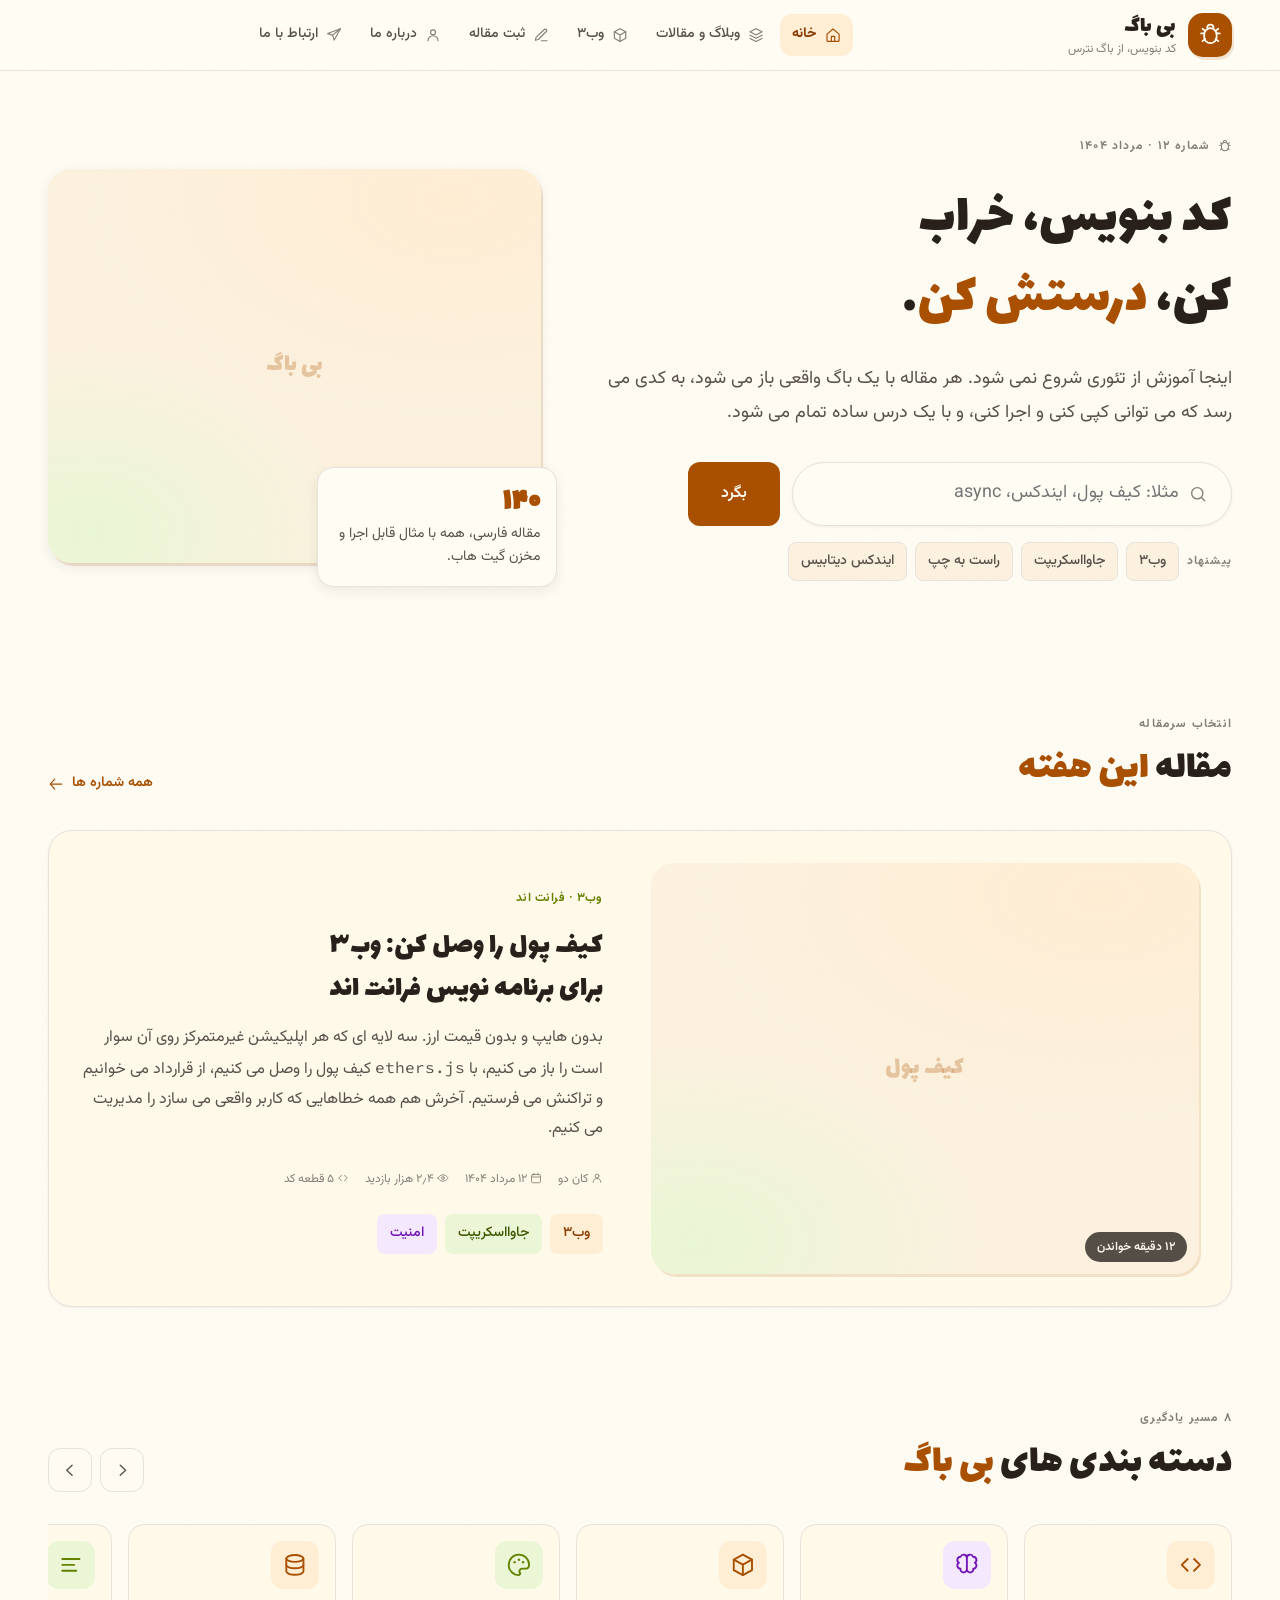
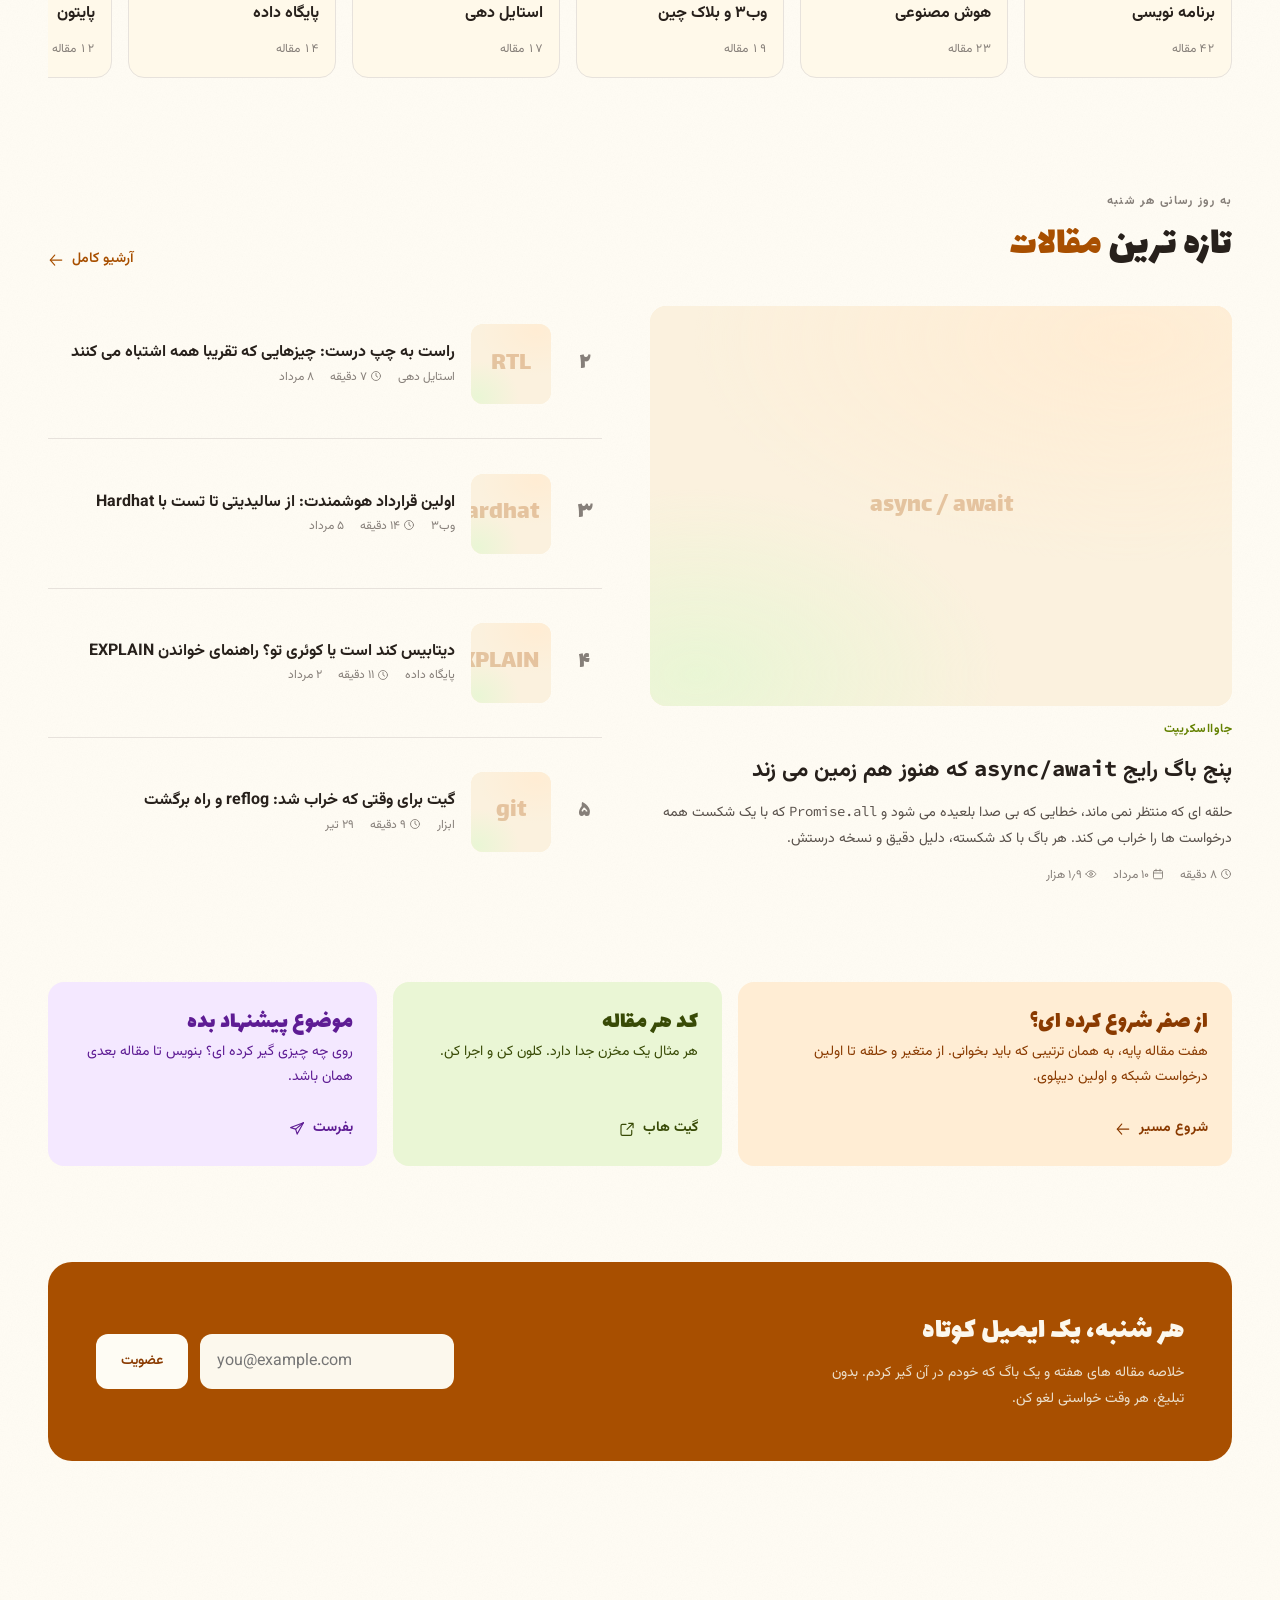
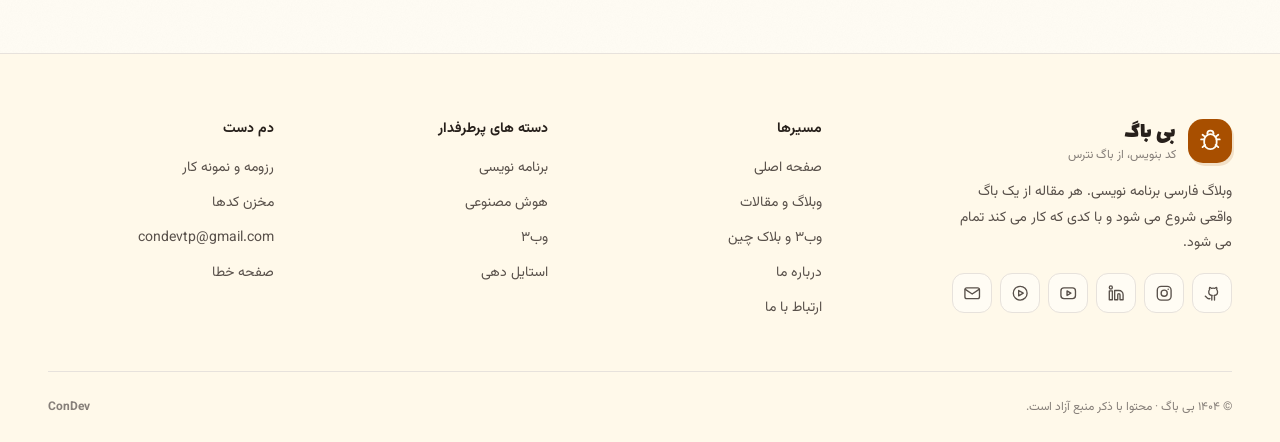
==== commit 46eb2d57: "feat(seo): titles, descriptions, canonical, social cards, icons, robots and sitemap Every page now c" ====
--- a/index.html
+++ b/index.html
@@ -11,19 +11,6 @@
     />
     <meta name="author" content="Con Dev" />
     <meta name="language" content="fa-IR" />
-    <meta name="theme-color" content="#B45309" />
-    <meta property="og:locale" content="fa_IR" />
-    <meta property="og:type" content="website" />
-    <meta property="og:site_name" content="بی باگ" />
-    <meta
-      property="og:title"
-      content="بی باگ — آموزش برنامه نویسی، فرانت اند و وب۳"
-    />
-    <meta
-      property="og:description"
-      content="کد نوشتن، خراب کردن، درست کردن. مقاله های عملی فرانت اند و وب۳ با مثال قابل اجرا."
-    />
-    <link rel="icon" href="./assets/img/logo.jpg" />
     <link rel="preconnect" href="https://fonts.googleapis.com" />
     <link rel="preconnect" href="https://fonts.gstatic.com" crossorigin />
     <link
@@ -32,8 +19,203 @@
     />
     <link rel="stylesheet" href="./assets/css/all.css" />
     <link rel="stylesheet" href="./assets/css/index.css" />
+
+    <!-- SEO: icons, sharing cards, canonical and structured data -->
+    <link rel="icon" href="./favicon.ico" sizes="48x48" />
+    <link rel="icon" type="image/svg+xml" href="./favicon.svg" />
+    <link rel="icon" type="image/png" sizes="32x32" href="./favicon-32x32.png" />
+    <link rel="icon" type="image/png" sizes="16x16" href="./favicon-16x16.png" />
+    <link rel="apple-touch-icon" sizes="180x180" href="./apple-touch-icon.png" />
+    <link rel="manifest" href="./site.webmanifest" />
+    <meta name="theme-color" content="#a84f00" />
+    <meta property="og:locale" content="fa_IR" />
+    <meta property="og:type" content="website" />
+    <meta property="og:site_name" content="بی باگ" />
+    <meta property="og:title" content="بی باگ — آموزش برنامه نویسی، فرانت اند و وب۳" />
+    <meta property="og:description" content="بی باگ وبلاگی است درباره کد نوشتن، خراب کردن و درست کردنش. جاوااسکریپت، فرانت اند، وب۳، پایگاه داده و ابزارهای هوش مصنوعی. هر مقاله با مثال قابل اجرا." />
+    <meta property="og:url" content="https://blog.condev.ir/" />
+    <meta property="og:image" content="https://blog.condev.ir/assets/img/og-cover.png" />
+    <meta property="og:image:width" content="1200" />
+    <meta property="og:image:height" content="630" />
+    <meta property="og:image:alt" content="بی باگ — کد بنویس، از باگ نترس" />
+    <meta name="twitter:card" content="summary_large_image" />
+    <meta name="twitter:title" content="بی باگ — آموزش برنامه نویسی، فرانت اند و وب۳" />
+    <meta name="twitter:description" content="بی باگ وبلاگی است درباره کد نوشتن، خراب کردن و درست کردنش. جاوااسکریپت، فرانت اند، وب۳، پایگاه داده و ابزارهای هوش مصنوعی. هر مقاله با مثال قابل اجرا." />
+    <meta name="twitter:image" content="https://blog.condev.ir/assets/img/og-cover.png" />
+    <meta name="twitter:image:alt" content="بی باگ — کد بنویس، از باگ نترس" />
+    <link rel="canonical" href="https://blog.condev.ir/" />
+    <meta name="robots" content="index, follow, max-image-preview:large, max-snippet:-1" />
+    <script type="application/ld+json">{"@context":"https://schema.org","@type":"WebSite","name":"بی باگ","alternateName":"Bibag","url":"https://blog.condev.ir/","inLanguage":"fa-IR","description":"وبلاگ عملی برنامه نویسی: فرانت اند، وب۳، پایگاه داده و ابزارهای هوش مصنوعی.","publisher":{"@type":"Person","name":"Con Dev","alternateName":"کان دو","url":"https://cv.condev.ir/","email":"condevtp@gmail.com","jobTitle":"توسعه‌دهنده فرانت‌اند","sameAs":["https://instagram.com/con.dev","https://youtube.com/@condev-tp"]}}</script>
+    <script type="application/ld+json">{"@context":"https://schema.org","@type":"Person","name":"Con Dev","alternateName":"کان دو","url":"https://cv.condev.ir/","email":"condevtp@gmail.com","jobTitle":"توسعه‌دهنده فرانت‌اند","sameAs":["https://instagram.com/con.dev","https://youtube.com/@condev-tp"]}</script>
   </head>
   <body>
+  <!-- shared icon set: every <use href="#i-…"> on this page resolves here -->
+  <svg class="sprite" aria-hidden="true" focusable="false">
+        <defs>
+          <symbol id="i-bug" viewBox="0 0 24 24">
+            <path d="M9 5.5a3 3 0 0 1 6 0" />
+            <path d="M6 12a6 6 0 0 1 12 0v2.5a6 6 0 0 1-12 0z" />
+            <path
+              d="M3 11h3m12 0h3M4.4 6.5 7 8.6m12.6-2.1L17 8.6M4.4 18.5 7 16.4m12.6 2.1L17 16.4"
+            />
+          </symbol>
+          <symbol id="i-home" viewBox="0 0 24 24">
+            <path
+              d="M3 10.6 12 3l9 7.6V20a1.5 1.5 0 0 1-1.5 1.5h-15A1.5 1.5 0 0 1 3 20z"
+            />
+            <path d="M9.5 21.5V14h5v7.5" />
+          </symbol>
+          <symbol id="i-layers" viewBox="0 0 24 24">
+            <path d="m12 2.5 9 4.7-9 4.7-9-4.7z" />
+            <path d="m3 12.2 9 4.7 9-4.7" />
+            <path d="m3 17 9 4.7 9-4.7" />
+          </symbol>
+          <symbol id="i-box" viewBox="0 0 24 24">
+            <path d="m12 2.5 8.5 4.6v9.8L12 21.5 3.5 16.9V7.1z" />
+            <path d="m3.5 7.1 8.5 4.7 8.5-4.7M12 21.5v-9.7" />
+          </symbol>
+          <symbol id="i-pen" viewBox="0 0 24 24">
+            <path d="M12.5 20.5H21" />
+            <path d="M16.8 3.7a2.1 2.1 0 0 1 3 3L7.8 18.7l-4.3 1.1 1.1-4.3z" />
+          </symbol>
+          <symbol id="i-user" viewBox="0 0 24 24">
+            <circle cx="12" cy="8" r="3.75" />
+            <path d="M4.5 20.5a7.5 7.5 0 0 1 15 0" />
+          </symbol>
+          <symbol id="i-send" viewBox="0 0 24 24">
+            <path d="M21.5 2.5 2.5 9.8l7.4 2.3 2.3 7.4z" />
+            <path d="M21.5 2.5 9.9 12.1" />
+          </symbol>
+          <symbol id="i-search" viewBox="0 0 24 24">
+            <circle cx="10.8" cy="10.8" r="7.3" />
+            <path d="m16.2 16.2 4.3 4.3" />
+          </symbol>
+          <symbol id="i-menu" viewBox="0 0 24 24">
+            <path d="M3.5 7h17m-17 5h17m-17 5h11" />
+          </symbol>
+          <symbol id="i-x" viewBox="0 0 24 24">
+            <path d="m6 6 12 12M18 6 6 18" />
+          </symbol>
+          <symbol id="i-x-c" viewBox="0 0 24 24">
+            <circle cx="12" cy="12" r="9" />
+            <path d="m9 9 6 6m0-6-6 6" />
+          </symbol>
+          <symbol id="i-chev-l" viewBox="0 0 24 24">
+            <path d="m14.5 5.5-7 6.5 7 6.5" />
+          </symbol>
+          <symbol id="i-chev-r" viewBox="0 0 24 24">
+            <path d="m9.5 5.5 7 6.5-7 6.5" />
+          </symbol>
+          <symbol id="i-chev-d" viewBox="0 0 24 24">
+            <path d="m5.5 9 6.5 7 6.5-7" />
+          </symbol>
+          <symbol id="i-arrow-l" viewBox="0 0 24 24">
+            <path d="M20.5 12H3.5" />
+            <path d="m10 4.5-6.5 7.5 6.5 7.5" />
+          </symbol>
+          <symbol id="i-clock" viewBox="0 0 24 24">
+            <circle cx="12" cy="12" r="9" />
+            <path d="M12 6.8V12l3.4 2.2" />
+          </symbol>
+          <symbol id="i-eye" viewBox="0 0 24 24">
+            <path
+              d="M2 12s3.6-6.5 10-6.5S22 12 22 12s-3.6 6.5-10 6.5S2 12 2 12z"
+            />
+            <circle cx="12" cy="12" r="2.8" />
+          </symbol>
+          <symbol id="i-cal" viewBox="0 0 24 24">
+            <rect x="3" y="5" width="18" height="16.5" rx="2.5" />
+            <path d="M8 2.5V6m8-3.5V6M3 10h18" />
+          </symbol>
+          <symbol id="i-code" viewBox="0 0 24 24">
+            <path d="m9 17.5-5.5-5.5L9 6.5m6 0 5.5 5.5-5.5 5.5" />
+          </symbol>
+          <symbol id="i-copy" viewBox="0 0 24 24">
+            <rect x="8.5" y="8.5" width="12" height="12" rx="2.5" />
+            <path
+              d="M5.5 15.5H5a2 2 0 0 1-2-2v-8a2 2 0 0 1 2-2h8a2 2 0 0 1 2 2v.5"
+            />
+          </symbol>
+          <symbol id="i-check" viewBox="0 0 24 24">
+            <path d="m4.5 12.5 5 5 10-11" />
+          </symbol>
+          <symbol id="i-alert" viewBox="0 0 24 24">
+            <path d="M12 3.5 21.5 20H2.5z" />
+            <path d="M12 9.5v5m0 3v.4" />
+          </symbol>
+          <symbol id="i-info" viewBox="0 0 24 24">
+            <circle cx="12" cy="12" r="9" />
+            <path d="M12 11v6m0-9.5V8" />
+          </symbol>
+          <symbol id="i-db" viewBox="0 0 24 24">
+            <ellipse cx="12" cy="6" rx="8" ry="3.2" />
+            <path d="M4 6v12c0 1.8 3.6 3.2 8 3.2s8-1.4 8-3.2V6" />
+            <path d="M4 12c0 1.8 3.6 3.2 8 3.2s8-1.4 8-3.2" />
+          </symbol>
+          <symbol id="i-brain" viewBox="0 0 24 24">
+            <path
+              d="M12 5.5A3 3 0 0 0 6.2 4.4 3 3 0 0 0 4.6 10 3 3 0 0 0 6 15.6a3 3 0 0 0 6 .9zm0 0a3 3 0 0 1 5.8-1.1A3 3 0 0 1 19.4 10 3 3 0 0 1 18 15.6a3 3 0 0 1-6 .9z"
+            />
+          </symbol>
+          <symbol id="i-palette" viewBox="0 0 24 24">
+            <path
+              d="M12 21.5a9.5 9.5 0 1 1 9.5-9.5c0 2.5-2 3.5-3.8 3.5H15a2.5 2.5 0 0 0-1.8 4.2 1.7 1.7 0 0 1-1.2 1.8z"
+            />
+            <circle cx="8" cy="9.5" r="1.1" fill="currentColor" stroke="none" />
+            <circle cx="12" cy="7.2" r="1.1" fill="currentColor" stroke="none" />
+            <circle cx="16" cy="9.5" r="1.1" fill="currentColor" stroke="none" />
+          </symbol>
+          <symbol id="i-spark" viewBox="0 0 24 24">
+            <path
+              d="m12 3 2.1 5.6L20 10.7l-5.9 2.1L12 18.4l-2.1-5.6L4 10.7l5.9-2.1z"
+            />
+          </symbol>
+          <symbol id="i-git" viewBox="0 0 24 24">
+            <path
+              d="M9 19c-4 1.4-4-2.5-6-3m12 5v-3.9c0-1.1.1-1.5-.5-2.1 2.8-.3 4.5-1.6 4.5-4.6 0-1.2-.4-2.2-1.1-3 .3-1 .3-2-.1-2.9 0 0-1 0-2.3 1.2a8.6 8.6 0 0 0-4.5 0C9.7 4.5 8.7 4.5 8.7 4.5c-.4.9-.4 1.9-.1 2.9-.7.8-1.1 1.8-1.1 3 0 3 1.7 4.3 4.5 4.6-.6.6-.6 1.2-.5 2.1V21"
+            />
+          </symbol>
+          <symbol id="i-ig" viewBox="0 0 24 24">
+            <rect x="3" y="3" width="18" height="18" rx="5" />
+            <circle cx="12" cy="12" r="4" />
+            <circle cx="17.2" cy="6.8" r="1" fill="currentColor" stroke="none" />
+          </symbol>
+          <symbol id="i-in" viewBox="0 0 24 24">
+            <path
+              d="M15.5 8.5A5.5 5.5 0 0 1 21 14v6.5h-4V14a1.5 1.5 0 0 0-3 0v6.5h-4V8.5z"
+            />
+            <rect x="3" y="9" width="4" height="11.5" />
+            <circle cx="5" cy="4.5" r="2" />
+          </symbol>
+          <symbol id="i-yt" viewBox="0 0 24 24">
+            <rect x="2.5" y="5" width="19" height="14" rx="4" />
+            <path d="m10.5 9 5 3-5 3z" />
+          </symbol>
+          <symbol id="i-play" viewBox="0 0 24 24">
+            <circle cx="12" cy="12" r="9" />
+            <path d="m10 8.5 6 3.5-6 3.5z" />
+          </symbol>
+          <symbol id="i-id" viewBox="0 0 24 24">
+            <rect x="2.5" y="4.5" width="19" height="15" rx="2.5" />
+            <circle cx="8.5" cy="10.5" r="2" />
+            <path d="M13.5 9.5h5m-5 4h5M5 16c.8-1.3 2-2 3.5-2s2.7.7 3.5 2" />
+          </symbol>
+          <symbol id="i-mail" viewBox="0 0 24 24">
+            <rect x="2.5" y="5" width="19" height="14" rx="2.5" />
+            <path d="m3 7 9 6 9-6" />
+          </symbol>
+          <symbol id="i-list" viewBox="0 0 24 24">
+            <path d="M4 6.5h16M4 12h11M4 17.5h13" />
+          </symbol>
+          <symbol id="i-link" viewBox="0 0 24 24">
+            <path d="M14.5 3.5H21v6.5M21 3.5 12 12.5" />
+            <path
+              d="M19 14v5.5a2 2 0 0 1-2 2H5a2 2 0 0 1-2-2V7a2 2 0 0 1 2-2h5.5"
+            />
+          </symbol>
+        </defs>
+      </svg>
+
     <a class="skip" href="#main">پرش به محتوای اصلی</a>
     <div class="scrim" data-close-nav aria-hidden="true"></div>
 
@@ -567,7 +749,7 @@
             data-ok="از این شنبه ایمیل ها برایت می آید. اگر نرسید، پوشه اسپم را نگاه کن."
             data-ok-title="عضویتت ثبت شد"
           >
-            <div class="field" style="flex: 1">
+            <div class="field">
               <label class="sr" for="nl-home">ایمیل</label>
               <input
                 id="nl-home"
@@ -688,17 +870,11 @@
       </div>
     </footer>
 
-    <div
-      class="toasts"
-      id="toasts"
-      role="region"
-      aria-live="polite"
-      aria-label="اعلان ها"
-    ></div>
-
+
+    <script src="./assets/js/writing-popup-fix.js"></script>
     <script src="./assets/js/index.js"></script>
-    <!-- Header -->
     <script src="./assets/js/header.js"></script>
+
     <!-- Load Icon Svg -->
     <script>
       fetch("./assets/icon/icons.svg")
--- a/assets/css/all.css
+++ b/assets/css/all.css
@@ -1,2 +1,4 @@
 @import url("./base.css");
 @import url("./header.css");
+@import url("./footer.css");
+@import url("./components.css");
--- a/assets/css/index.css
+++ b/assets/css/index.css
@@ -1279,90 +1279,6 @@
   .who {
     grid-template-columns: 1fr;
   }
-}
-.foot {
-  margin-block-start: var(--s9);
-  padding-block: var(--s8) var(--s5);
-  background: var(--paper2);
-  border-block-start: 1px solid var(--line);
-}
-.foot__grid {
-  display: grid;
-  grid-template-columns: 1.6fr repeat(3, 1fr);
-  gap: var(--s7);
-}
-.foot h4 {
-  font-size: var(--t-sm);
-  margin-block-end: var(--s4);
-}
-.foot p {
-  font-size: var(--t-sm);
-  color: var(--ink2);
-  max-width: 36ch;
-  margin-block: var(--s4);
-}
-.foot__ls {
-  display: grid;
-  gap: var(--s2);
-  font-size: var(--t-sm);
-}
-.foot__ls a {
-  width: fit-content;
-  color: var(--ink2);
-  border-block-end: 1px solid transparent;
-  transition:
-    color 0.16s,
-    border-color 0.16s;
-}
-.foot__ls a:hover {
-  color: var(--rust-d);
-  border-color: var(--rust);
-}
-.social {
-  display: flex;
-  flex-wrap: wrap;
-  gap: var(--s2);
-}
-.social a {
-  display: grid;
-  place-items: center;
-  width: 2.5rem;
-  height: 2.5rem;
-  background: var(--paper);
-  border: 1px solid var(--line);
-  border-radius: var(--r-md);
-  color: var(--ink2);
-  transition:
-    color 0.16s,
-    border-color 0.16s,
-    transform 0.16s var(--out);
-}
-.social a:hover {
-  color: var(--rust);
-  border-color: var(--rust);
-  transform: translateY(-2px);
-}
-.foot__bot {
-  display: flex;
-  flex-wrap: wrap;
-  justify-content: space-between;
-  gap: var(--s3);
-  margin-block-start: var(--s7);
-  padding-block-start: var(--s5);
-  border-block-start: 1px solid var(--line);
-  font-size: var(--t-xs);
-  color: var(--ink3);
-}
-@media (max-width: 880px) {
-  .foot__grid {
-    grid-template-columns: 1fr 1fr;
-    gap: var(--s6);
-  }
-}
-@media (max-width: 520px) {
-  .foot__grid {
-    grid-template-columns: 1fr;
-  }
   .toasts {
     inset-inline: var(--s4);
     width: auto;
